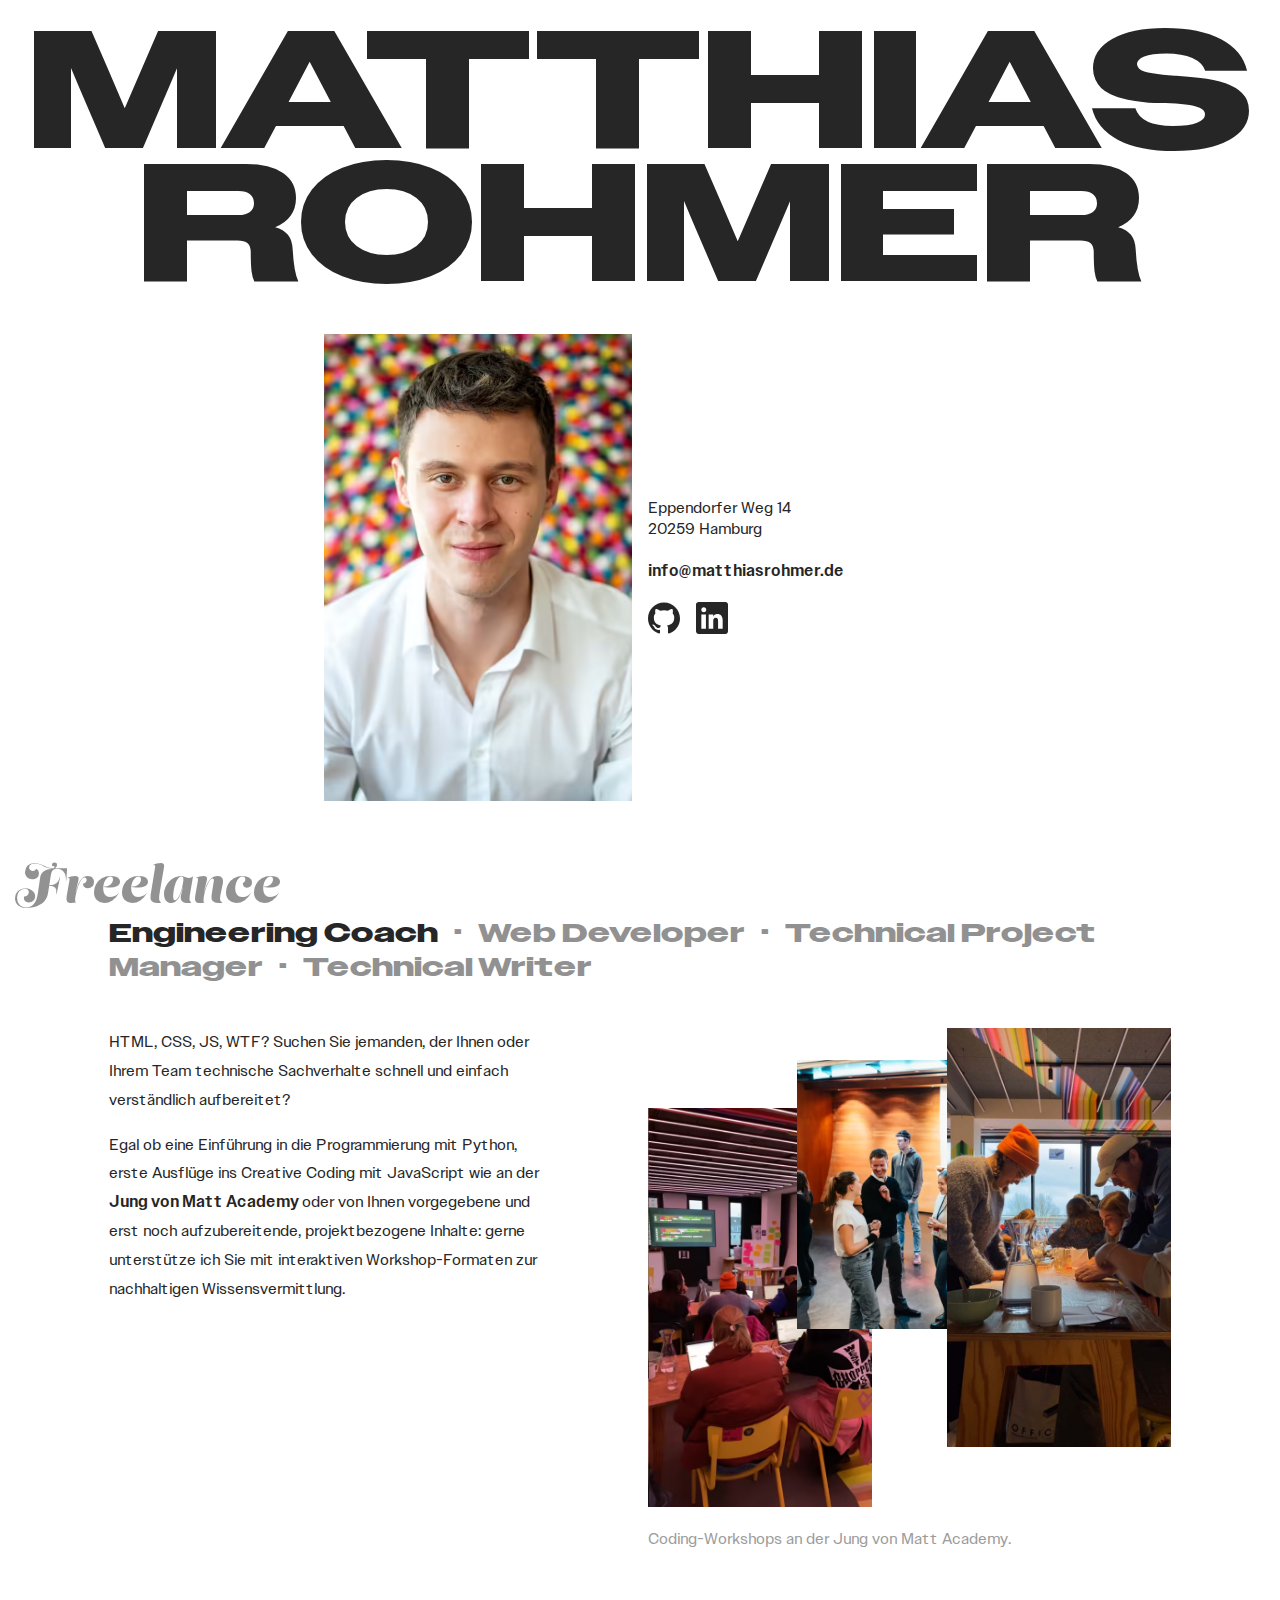
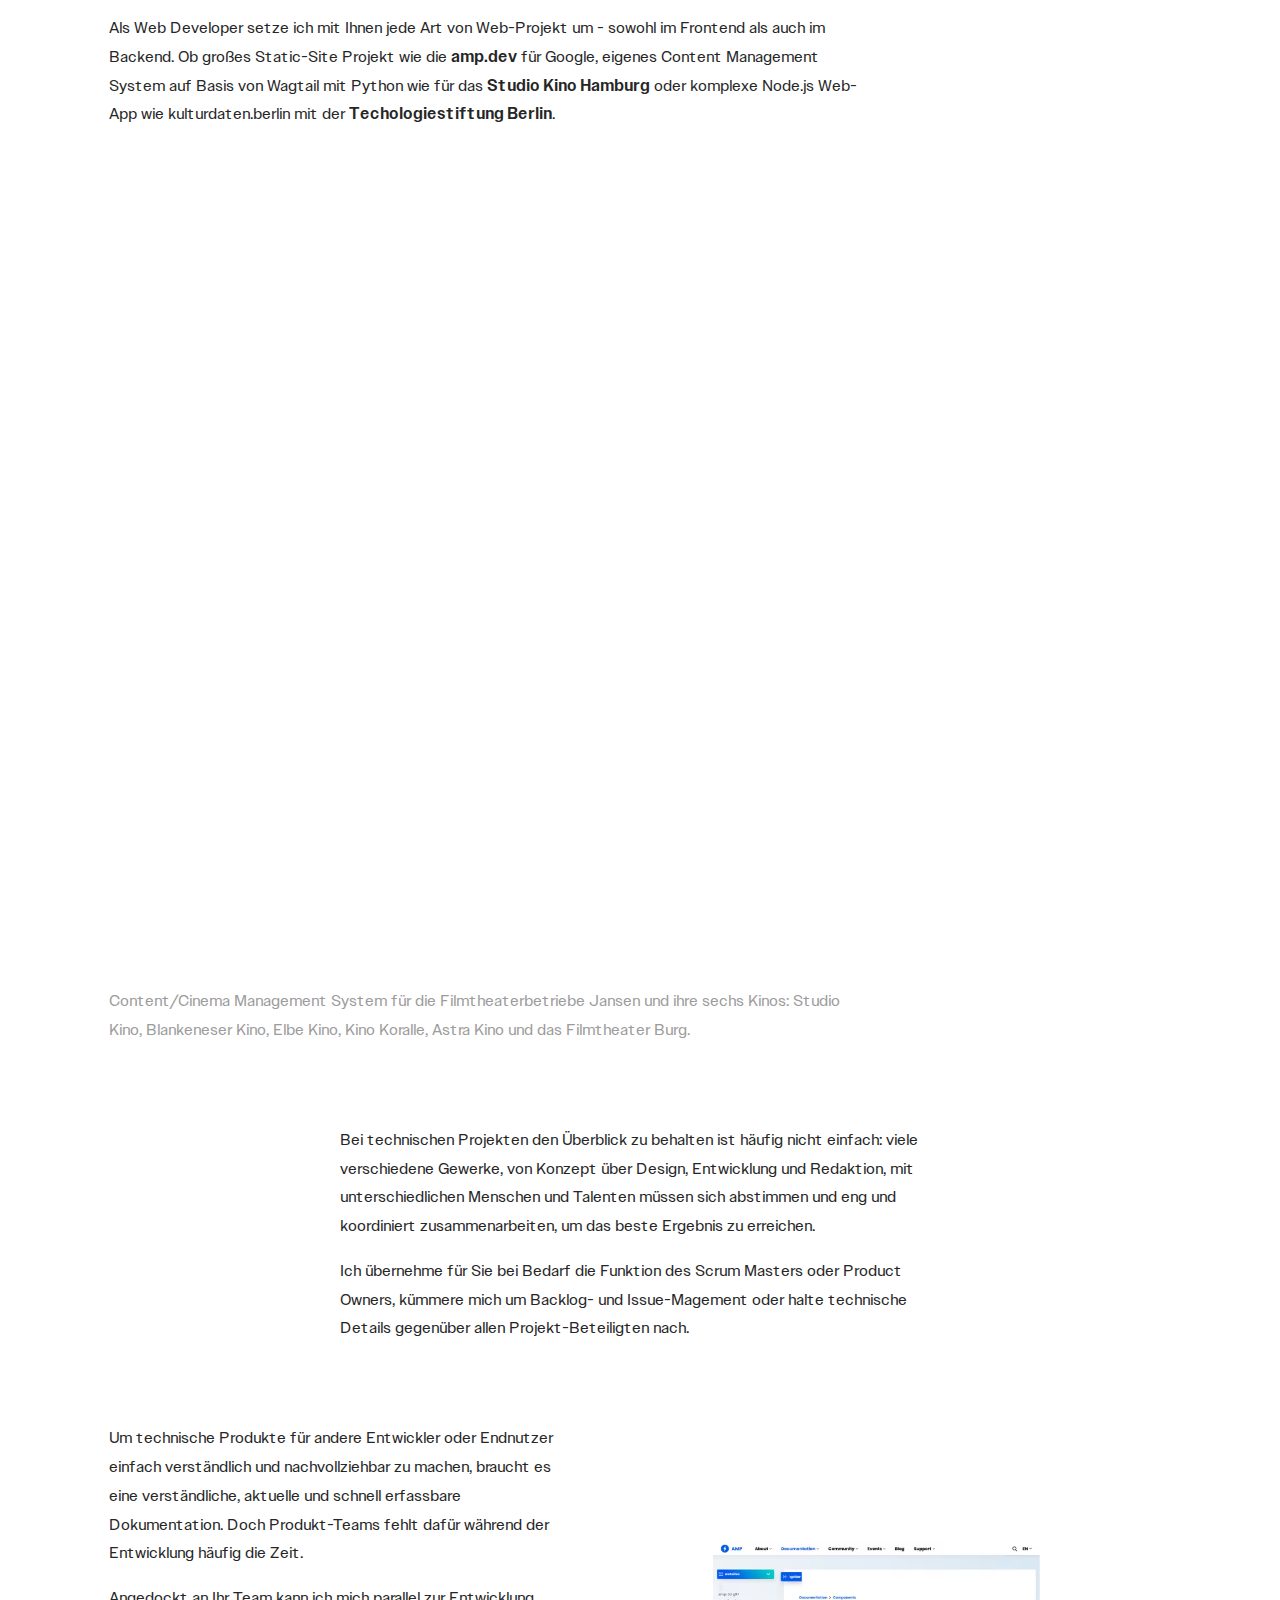
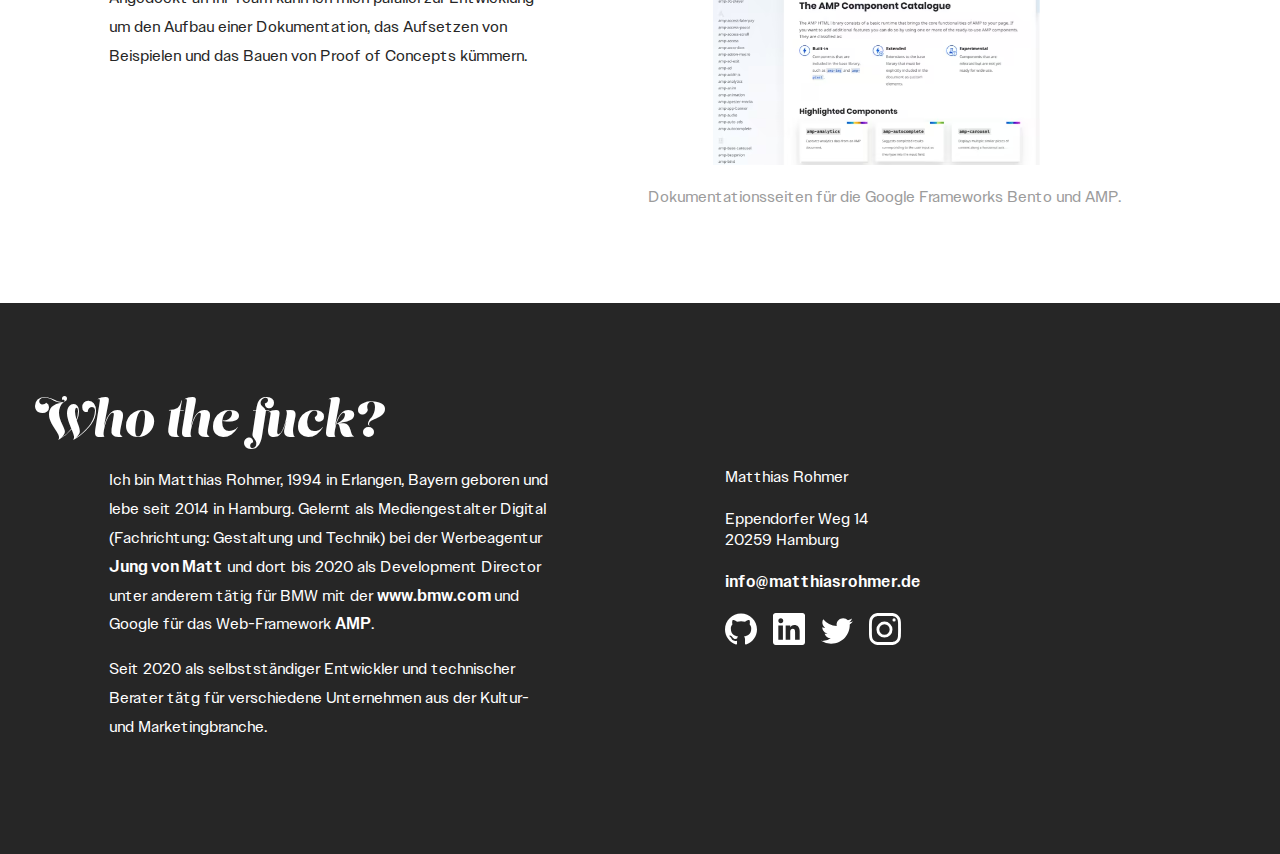
==== index.html @ 51204b95 "💥 Rebuild with webpack instead of parcel" ====
<!doctype html><html><head><meta charset="utf-8"><meta name="viewport" content="width=device-width,initial-scale=1"><link rel="shortcut icon" href="2cd8d5626d5f0442fb8a.png"><title>- Matthias Rohmer</title><script defer="defer" src="main.0145f7c63eb8644dd6d0.js"></script><style type="text/css">@font-face{font-display:swap;font-family:Owners Text;font-style:normal;font-weight:400;src:url(fc6c41e362201911a006.woff2) format("woff2")}@font-face{font-display:swap;font-family:Owners Text;font-style:normal;font-weight:500;src:url(acf7af7b7e41f0316003.woff2) format("woff2")}@font-face{font-display:swap;font-family:Owners XWide;font-style:normal;font-weight:400;src:url(ea2575c4640aa5e8d9e4.woff2) format("woff2")}@font-face{font-display:swap;font-family:Lust Script;font-style:normal;font-weight:400;src:url(aa566b6c888384e0f98e.woff2) format("woff2")}body{color:#262626;font-family:Owners Text,sans-serif;margin:0;padding:0}h1,h2,h3,h4,h5,h6{font-family:Owners XWide,sans-serif;margin-bottom:20px;margin-top:0}img,video{height:auto;width:100%}figure{margin:0}figcaption{color:#9c9c9c}a{color:currentColor;font-style:normal;font-weight:500;text-decoration:none}p{line-height:1.8em;margin-top:0}.a{grid-gap:16px;display:grid;grid-template-columns:repeat(16,1fr)}.b{color:#9c9c9c}.c{display:block;height:1px;pointer-events:none;position:relative;top:-120px;width:100%}.d{margin-bottom:32px;padding:16px;position:relative}@media(min-width:480px){.d{height:auto;padding:32px 0}}.e{grid-column:1/span 2}@media(min-width:480px){.e{display:none}}.e svg{height:auto;width:calc(100% + 16px)}.f{grid-column:3/span 2;position:sticky;top:16px}@media(min-width:480px){.f{display:none}}.f svg{height:auto;width:calc(100% + 16px)}.g{display:none;font-size:min(max(1rem,13vw),200px);grid-column:1/-1;grid-row:1/span 2;height:fit-content;line-height:.8em;position:sticky;text-align:center;text-transform:uppercase;top:16px}@media(min-width:480px){.g{display:block}}.h{grid-column:7/span 9;grid-row:1}@media(min-width:480px){.h{grid-column:5/span 4;grid-row:auto}}@media(min-width:1200px){.h{grid-column:5/span 4}}.h img{height:100%;object-fit:cover;width:100%}.i{font-style:normal;grid-column:7/span 8;grid-row:2}@media(min-width:480px){.i{align-self:flex-end;grid-column:9/span 8;grid-row:auto;height:fit-content}}@media(min-width:1200px){.i{align-self:center}}.j{display:block}.k{display:inline-block;height:32px;width:32px}.k+.k{margin-left:16px}.k svg{fill:currentColor;height:auto;width:100%}.l{backdrop-filter:blur(3px);-webkit-backdrop-filter:blur(3px);background-color:#fff;margin:0 auto;max-width:1465px;padding:16px 16px 10px;position:sticky;top:0;z-index:1}.l:after,.l:before{-webkit-backdrop-filter:blur(3px);background-color:hsla(0,0%,100%,.8);content:"";height:30px;position:absolute;top:calc(100% - 15px);transform:skew(0,-2deg);width:100%}.l:after{-webkit-backdrop-filter:blur(3px);background-color:hsla(0,0%,100%,.4);transform:skew(0,-1deg)}@media(min-width:480px){.l{padding:32px 32px 10px}}.m{font-family:Lust Script,sans-serif;font-size:min(max(1rem,12vw),50px);line-height:.4em;margin:0 auto -16px;max-width:1465px;opacity:.5;padding:16px;position:relative;z-index:2}@media(min-width:480px){.m{margin-bottom:-32px}}.n{-webkit-appearance:none;-moz-appearance:none;background:url("data:image/svg+xml;charset=utf-8,%3Csvg width='24' height='24' xmlns='http://www.w3.org/2000/svg'%3E%3Cpath d='m0 6 12 12L24 6H0z'/%3E%3Cpath fill='none' d='M0 0h24v24H0V0z'/%3E%3C/svg%3E");background-position:calc(100% - 10px);background-repeat:no-repeat;background-size:auto 33.33%;border:2px solid #262626;border-radius:0;font-family:Owners XWide,sans-serif;grid-column:3/-1;padding:8px;position:relative;z-index:1}@media(min-width:480px){.n{display:none}}.o{display:none;font-family:Owners XWide,sans-serif;font-size:min(max(1rem,2vw),32px);grid-column:2/-1;list-style:none;margin:0;padding:0}@media(min-width:480px){.o{display:block}}.p{display:inline;opacity:.5;transition:opacity .2s ease}.p+.p:before{content:"·";margin:0 16px}.p.q{opacity:1}.r{margin:0 auto;max-width:1465px;padding:16px}@media(min-width:480px){.r{padding:32px}}.s{grid-column:1/-1}@media(min-width:700px){.s{grid-column:2/span 6}.s:last-child{grid-column:9/span 7}.s.t{grid-column:2/span 10}.s.u{grid-column:5/span 8}}.v.w{display:grid;grid-template-columns:repeat(7,1fr)}.v.w picture:first-child{grid-column:1/span 3;grid-row:1;padding-top:80px}.v.w picture:nth-child(2){grid-column:3/span 2;grid-row:1;padding-top:32px}.v.w video{grid-column:5/span 3;grid-row:1}.v.w figcaption{grid-column:1/-1;grid-row:2;padding-top:16px}.v.x{display:grid;grid-column:1/-1;max-height:90vh;overflow:hidden;position:relative}.v.x picture{grid-row:1}.v.x picture:first-child{grid-column:8/span 9;grid-row:1;margin-bottom:64px}@media(min-width:700px){.v.x picture:first-child{grid-column:span 4}}.v.x picture:nth-child(2){align-self:end;grid-column:1/span 11;grid-row:1}@media(min-width:700px){.v.x picture:nth-child(2){grid-column:span 4}}.v.x picture:nth-child(3){display:none;grid-column:span 4}@media(min-width:700px){.v.x picture:nth-child(3){display:block}}.v.x picture:nth-child(4){align-self:center;display:none;grid-column:span 4}@media(min-width:700px){.v.x picture:nth-child(4){display:block}}.v.x figcaption{background-color:#fff;grid-column:1/-1;grid-row:2;padding-top:16px}@media(min-width:700px){.v.x figcaption{grid-column:2/span 10}}.v.y{display:grid;grid-template-columns:repeat(8,1fr)}.v.y picture:first-child{grid-column:1/span 2;grid-row:1;margin-bottom:64px}.v.y picture:nth-child(2){align-self:end;grid-column:2/span 7;grid-row:1}@media(min-width:700px){.v.y picture:nth-child(2){grid-column:2/span 5}}.v.y figcaption{grid-column:1/-1;grid-row:2;padding-top:16px}.z{background-color:#262626;color:#fff;margin-top:32px;padding:32px 0;position:relative;z-index:1}@media(min-width:480px){.z{margin-top:64px;padding:64px 0}}.ab{margin:0 auto;max-width:1465px;padding:16px}@media(min-width:480px){.ab{padding:32px}}.bb{font-family:Lust Script,sans-serif;font-size:min(max(1rem,12vw),50px);grid-column:1/-1}.cb{grid-column:1/-1}@media(min-width:700px){.cb{grid-column:2/span 6}}.db{font-style:normal;grid-column:1/-1}@media(min-width:700px){.db{grid-column:10/span 6}}</style></head><body><svg xmlns="http://www.w3.org/2000/svg" style="position:absolute;width:0;height:0;overflow:hidden"><symbol id="a" viewBox="0 0 30 29"><title>github</title><path d="M15 0C6.713 0 0 6.653 0 14.867c0 6.578 4.294 12.135 10.256 14.105.75.13 1.031-.316 1.031-.707 0-.353-.018-1.523-.018-2.769-3.769.688-4.744-.91-5.044-1.746-.169-.428-.9-1.747-1.538-2.1-.525-.279-1.275-.967-.018-.985 1.181-.019 2.025 1.078 2.306 1.524 1.35 2.248 3.506 1.616 4.369 1.226.131-.966.525-1.617.956-1.988-3.337-.372-6.825-1.654-6.825-7.34 0-1.618.581-2.956 1.538-3.996-.15-.372-.675-1.896.15-3.94 0 0 1.256-.39 4.125 1.524 1.2-.335 2.475-.502 3.75-.502s2.55.167 3.75.502c2.868-1.933 4.125-1.524 4.125-1.524.825 2.044.3 3.568.15 3.94.956 1.04 1.537 2.36 1.537 3.995 0 5.705-3.506 6.969-6.844 7.34.544.465 1.013 1.357 1.013 2.751 0 1.988-.019 3.587-.019 4.088 0 .39.281.855 1.031.707C25.706 27.002 30 21.427 30 14.867 30 6.653 23.288 0 15 0Z" fill-rule="evenodd"></path></symbol><symbol id="b" viewBox="0 0 30 30"><title>instagram</title><g fill-rule="evenodd"><path d="M15 0c-4.074 0-4.585.017-6.184.09-1.597.073-2.687.327-3.642.698a7.352 7.352 0 0 0-2.656 1.73 7.352 7.352 0 0 0-1.73 2.656C.417 6.13.163 7.22.09 8.816.017 10.416 0 10.926 0 15s.017 4.585.09 6.184c.073 1.597.327 2.687.698 3.642a7.352 7.352 0 0 0 1.73 2.656 7.353 7.353 0 0 0 2.656 1.73c.955.371 2.045.625 3.642.698 1.6.073 2.11.09 6.184.09s4.585-.017 6.184-.09c1.597-.073 2.687-.327 3.642-.697a7.353 7.353 0 0 0 2.656-1.73 7.353 7.353 0 0 0 1.73-2.657c.371-.955.625-2.045.698-3.642.073-1.6.09-2.11.09-6.184s-.017-4.585-.09-6.184c-.073-1.597-.327-2.687-.697-3.642a7.353 7.353 0 0 0-1.73-2.656 7.352 7.352 0 0 0-2.657-1.73C23.87.417 22.78.163 21.184.09 19.584.017 19.074 0 15 0Zm0 2.703c4.005 0 4.48.015 6.061.087 1.463.067 2.257.311 2.786.517.7.272 1.2.597 1.724 1.122.525.525.85 1.024 1.122 1.724.206.529.45 1.323.517 2.786.072 1.581.087 2.056.087 6.061s-.015 4.48-.087 6.061c-.067 1.463-.311 2.257-.517 2.786-.272.7-.597 1.2-1.122 1.724a4.647 4.647 0 0 1-1.724 1.122c-.529.206-1.323.45-2.786.517-1.581.072-2.056.087-6.061.087s-4.48-.015-6.061-.087c-1.463-.067-2.257-.311-2.786-.517-.7-.272-1.2-.597-1.724-1.122a4.648 4.648 0 0 1-1.122-1.724c-.206-.529-.45-1.323-.517-2.786-.072-1.581-.087-2.056-.087-6.061s.015-4.48.087-6.061c.067-1.463.311-2.257.517-2.786.272-.7.597-1.2 1.122-1.724a4.647 4.647 0 0 1 1.724-1.122c.529-.206 1.323-.45 2.786-.517 1.581-.072 2.056-.087 6.061-.087Z"></path><path d="M14.5 20.368a4.868 4.868 0 1 1 0-9.736 4.868 4.868 0 0 1 0 9.736ZM14.5 8a7.5 7.5 0 1 0 0 15 7.5 7.5 0 0 0 0-15ZM25 6.5a1.5 1.5 0 1 1-3 0 1.5 1.5 0 0 1 3 0"></path></g></symbol><symbol id="c" viewBox="0 0 30 30"><title>linkedin</title><path d="M27.6 0H2.564C1.196 0 0 .985 0 2.337v25.092C0 28.789 1.196 30 2.563 30h25.03C28.968 30 30 28.78 30 27.429V2.337C30.008.985 28.968 0 27.6 0ZM9.3 25.007H5V11.644h4.3v13.363ZM7.298 9.612h-.032C5.891 9.612 5 8.588 5 7.307 5.001 6.002 5.916 5 7.322 5c1.407 0 2.266.993 2.298 2.306 0 1.281-.891 2.305-2.321 2.305Zm17.707 15.395h-4.298V17.7c0-1.75-.625-2.946-2.18-2.946-1.188 0-1.89.805-2.203 1.586-.118.282-.149.664-.149 1.055v7.612h-4.298V11.644h4.298v1.86c.625-.891 1.602-2.173 3.876-2.173 2.821 0 4.954 1.86 4.954 5.869v7.807Z"></path></symbol><symbol id="d" viewBox="0 0 35 28"><title>twitter</title><path d="M11.007 28c13.209 0 20.431-10.771 20.431-20.112 0-.306-.006-.61-.02-.913A14.477 14.477 0 0 0 35 3.315a14.496 14.496 0 0 1-4.124 1.112 7.114 7.114 0 0 0 3.158-3.91 14.54 14.54 0 0 1-4.56 1.716A7.226 7.226 0 0 0 24.232 0c-3.965 0-7.18 3.166-7.18 7.068 0 .554.062 1.094.185 1.611A20.497 20.497 0 0 1 2.436 1.294a6.966 6.966 0 0 0-.973 3.553c0 2.452 1.268 4.617 3.196 5.884a7.214 7.214 0 0 1-3.252-.884l-.001.09c0 3.423 2.475 6.281 5.76 6.93a7.297 7.297 0 0 1-3.242.12c.914 2.809 3.565 4.853 6.708 4.91a14.552 14.552 0 0 1-8.92 3.026c-.578 0-1.15-.033-1.712-.098A20.562 20.562 0 0 0 11.008 28"></path></symbol></svg><svg xmlns="http://www.w3.org/2000/svg" style="position:absolute;width:0;height:0;overflow:hidden"><symbol id="e" viewBox="0 0 119 1219"><title>logo-matthias</title><path d="m115.97 1182.517-77.12.161 20.77-8.694 56.35-24.31v-36.386l-56.35-24.311-20.448-8.694 20.448.16 56.35.162v-37.674H3.27v55.706l74.382 32.2-37.191 15.939-37.191 16.1v55.706h112.7v-36.064Zm0-185.955-21.092-11.27v-65.527l21.092-11.27v-44.919L3.27 928.781v44.92l112.7 65.043v-42.181Zm-44.114-64.4v40.894L33.055 952.61l38.8-20.447Zm44.114-168.728H29.835v-57.96H3.269v156.814h26.566V804.65h86.135v-41.216Zm0-161.966H29.835v-57.96H3.269v156.814h26.566v-57.638h86.135v-41.216Zm0-107.387H72.178V427.75h43.792v-41.216H3.27v41.216h42.182v66.332H3.27v41.216h112.7v-41.216Zm0-159.712H3.27v40.894h112.7V334.37Zm0-46.69-21.091-11.27v-65.527l21.09-11.27v-44.919L3.27 219.898v44.92l112.7 65.043V287.68Zm-44.114-64.4v40.894l-38.801-20.447 38.8-20.447Zm47.012-150.696C118.868 26.86 103.25.294 80.067.294c-28.98 0-31.717 39.445-33.971 70.68-1.61 20.768-2.737 37.995-11.27 37.995-5.474 0-10.304-7.889-10.304-28.819 0-20.447 6.44-34.454 16.905-37.835V2.227C15.827 8.023.37 36.52.37 81.439c0 44.275 15.456 69.874 38.48 69.874 28.818 0 32.038-36.87 33.97-67.62 1.45-22.219 2.254-41.217 11.27-41.217 5.957 0 10.948 9.016 10.948 31.395 0 21.092-5.957 33.166-17.227 36.709v41.698c26.082-6.278 41.055-34.292 41.055-79.694Z" fill="#181818"></path></symbol><symbol id="f" viewBox="0 0 119 964"><title>logo-rohmer</title><path d="M115.97 922.57H76.684v-48.46c0-9.016 2.898-12.88 11.592-13.202 13.524-.483 21.735-.966 27.692-3.542v-42.504c-6.923 3.38-17.388 4.669-30.912 5.474-11.43.644-18.193 5.796-21.09 16.905-4.992-13.041-14.974-20.125-28.015-20.125-20.769 0-32.683 17.549-32.683 47.817v98.854h112.7V922.57Zm-63.757-49.91v49.91H28.868v-49.91c0-9.498 4.186-14.972 11.753-14.972 7.406 0 11.592 5.635 11.592 14.973ZM119.19 727.6c0-47.978-23.827-82.593-59.57-82.593-35.742 0-59.57 34.615-59.57 82.593 0 48.3 23.828 82.754 59.57 82.754 35.742 0 59.57-34.454 59.57-82.754Zm-27.852 0c0 23.345-12.076 40.089-31.718 40.089s-31.716-16.744-31.716-40.09c0-23.023 12.075-39.767 31.717-39.767s31.717 16.744 31.717 39.767Zm24.632-132.343H72.178v-66.331h43.791V487.71H3.27v41.216h42.182v66.332H3.27v41.216h112.7v-41.216Zm0-154.72-77.118.16 20.768-8.693 56.35-24.311v-36.386l-56.35-24.311-20.447-8.694 20.448.16 56.35.162V300.95H3.27v55.706l74.382 32.2-37.191 15.939-37.191 16.1V476.6h112.7v-36.064Zm0-282.394H90.694v90.804h-19.32v-68.425H46.9v68.425H29.353v-90.804H3.27V289.84h112.7V158.143Zm0-50.393H76.686V59.289c0-9.016 2.897-12.88 11.591-13.202 13.524-.483 21.735-.966 27.692-3.542V.04c-6.923 3.382-17.388 4.67-30.912 5.475-11.43.644-18.193 5.796-21.09 16.905C58.974 9.379 48.992 2.295 35.951 2.295 15.183 2.295 3.27 19.844 3.27 50.112v98.853h112.7V107.75ZM52.214 57.84v49.91H28.867V57.84c0-9.5 4.186-14.973 11.753-14.973 7.406 0 11.592 5.635 11.592 14.973Z" fill="#181818"></path></symbol></svg><section class="d a" data-parallax="stage"><div class="e"><svg width="119" height="1219"><use href="#e"></use></svg></div><div class="f"><svg width="119" height="964"><use href="#f"></use></svg></div><h1 class="g">Matthias<br>Rohmer</h1><picture class="h"><source srcset="567ba1b4fa90b9daa570.avif" type="image/avif"><source srcset="42ac4b1ed1ce0d8e7ca0.webp" type="image/webp"><source srcset="c59027f621e9e6199894.jpg" type="image/jpeg"><img src="c59027f621e9e6199894.jpg" width="484" height="726" loading="lazy" decoding="async"></picture><address class="i">Eppendorfer Weg 14<br>20259&nbsp;Hamburg<br><br><a class="j" href="mailto:info@matthiasrohmer.de">info@matthiasrohmer.de</a><br><a class="k" href="https://github.com/matthiasrohmer" rel="noopener"><svg width="30" height="30"><use href="#a"></use></svg></a><a class="k" href="https://www.linkedin.com/in/matthias-rohmer-b09191b0/" rel="noopener"><svg width="30" height="30"><use href="#c"></use></svg></a></address></section><h2 class="m">Freelance</h2><nav class="l a" id="g"><select class="n"><option value="engineering-coach">Engineering Coach</option><option value="web-developer">Web Developer</option><option value="technical-project-manager">Technical Project Manager</option><option value="technical-writer">Technical Writer</option></select><div class="o" role="list"><a class="p q" href="#engineering-coach">Engineering Coach</a><a class="p" href="#web-developer">Web Developer</a><a class="p" href="#technical-project-manager">Technical Project Manager</a><a class="p" href="#technical-writer">Technical Writer</a></div></nav><a class="c" id="h"></a><section class="r a"><div class="s"><p>HTML, CSS, JS, WTF? Suchen Sie jemanden, der Ihnen oder Ihrem Team technische Sachverhalte schnell und einfach verständlich aufbereitet?</p><p>Egal ob eine Einführung in die Programmierung mit Python, erste Ausflüge ins Creative Coding mit JavaScript wie an der <a href="https://jvm-academy.org" rel="noopener" target="_blank">Jung von Matt Academy </a>oder von Ihnen vorgegebene und erst noch aufzubereitende, projektbezogene Inhalte: gerne unterstütze ich Sie mit interaktiven Workshop-Formaten zur nachhaltigen Wissensvermittlung.</p></div><figure class="s v w"><picture data-scroll="" data-scroll-speed="-2" data-scroll-position="top"><source srcset="61c12d3a1e2a7eeea986.avif" type="image/avif"><source srcset="9254873c31ae91c7b62b.webp" type="image/webp"><source srcset="6b6b4c8a4e3cffbe28b3.jpg" type="image/jpeg"><img src="6b6b4c8a4e3cffbe28b3.jpg" width="488" height="868" loading="lazy" decoding="async" alt=""></picture><picture><source srcset="c2830d182aea3750db48.avif" type="image/avif"><source srcset="048047be6dc3790830ab.webp" type="image/webp"><source srcset="0fc7d37f753dbf2ca07a.jpg" type="image/jpeg"><img src="0fc7d37f753dbf2ca07a.jpg" width="360" height="648" loading="lazy" decoding="async" alt=""></picture><video src="80843d823f3e53322523.mp4" poster="39649ac3b7039bd49dfe.jpg" width="480" height="898" autoplay="" loop="" muted="" playsinline=""></video><figcaption>Coding-Workshops an der Jung von Matt Academy.</figcaption></figure></section><a class="c" id="i"></a><section class="r a"><div class="s t"><p>Als Web Developer setze ich mit Ihnen jede Art von Web-Projekt um - sowohl im Frontend als auch im Backend. Ob großes Static-Site Projekt wie die <a href="https://amp.dev" rel="noopener" target="_blank">amp.dev</a> für Google, eigenes Content Management System auf Basis von Wagtail mit Python wie für das <a href="https://www.studio-kino.de" rel="noopener" target="_blank">Studio Kino Hamburg</a> oder komplexe Node.js Web-App wie kulturdaten.berlin mit der <a href="https://www.technologiestiftung-berlin.de/" rel="noopener" target="_blank">Techologiestiftung Berlin</a>.</p></div><figure class="s v x a"><picture><source srcset="1f1f45308e24b2a04f4a.avif" type="image/avif"><source srcset="0e480fd9c0c920948d0e.webp" type="image/webp"><source srcset="9f98abb1101dfb4683da.jpg" type="image/jpeg"><img src="9f98abb1101dfb4683da.jpg" width="720" height="2629" loading="lazy" decoding="async" alt=""></picture><picture data-parallax="web-development"><source srcset="47ab22dcc8d4321af648.avif" type="image/avif"><source srcset="8d56881dd3014c9d5984.webp" type="image/webp"><source srcset="9480133b7b1f5ec187f0.jpg" type="image/jpeg"><img src="9480133b7b1f5ec187f0.jpg" width="720" height="2629" loading="lazy" decoding="async" alt=""></picture><picture><source srcset="e3b01a89db361ba6fcf3.avif" type="image/avif"><source srcset="136c92c84db304e8791e.webp" type="image/webp"><source srcset="9a0a54b1e7f2b6e08e0a.jpg" type="image/jpeg"><img src="9a0a54b1e7f2b6e08e0a.jpg" width="720" height="2629" loading="lazy" decoding="async" alt=""></picture><picture data-parallax="web-development"><source srcset="04028239e143a8e7eba5.avif" type="image/avif"><source srcset="5c1d7fb487c51cb6747a.webp" type="image/webp"><source srcset="760fce3993b2e373166e.jpg" type="image/jpeg"><img src="760fce3993b2e373166e.jpg" width="720" height="2629" loading="lazy" decoding="async" alt=""></picture></figure><p class="s t b">Content/Cinema Management System für die Filmtheaterbetriebe Jansen und ihre sechs Kinos: Studio Kino, Blankeneser Kino, Elbe Kino, Kino Koralle, Astra Kino und das Filmtheater Burg.</p></section><a class="c" id="j"></a><section class="r a"><div class="s u"><p>Bei technischen Projekten den Überblick zu behalten ist häufig nicht einfach: viele verschiedene Gewerke, von Konzept über Design, Entwicklung und Redaktion, mit unterschiedlichen Menschen und Talenten müssen sich abstimmen und eng und koordiniert zusammenarbeiten, um das beste Ergebnis zu erreichen.</p><p>Ich übernehme für Sie bei Bedarf die Funktion des Scrum Masters oder Product Owners, kümmere mich um Backlog- und Issue-Magement oder halte technische Details gegenüber allen Projekt-Beteiligten nach.</p></div></section><a class="c" id="k"></a><section class="r a"><div class="s"><p>Um technische Produkte für andere Entwickler oder Endnutzer einfach verständlich und nachvollziehbar zu machen, braucht es eine verständliche, aktuelle und schnell erfassbare Dokumentation. Doch Produkt-Teams fehlt dafür während der Entwicklung häufig die Zeit.</p><p>Angedockt an Ihr Team kann ich mich parallel zur Entwicklung um den Aufbau einer Dokumentation, das Aufsetzen von Beispielen und das Bauen von Proof of Concepts kümmern.</p></div><figure class="s v y"><picture><source srcset="026bd9680ee0143c11e4.avif" type="image/avif"><source srcset="d572bae44a9e7624e1a1.webp" type="image/webp"><source srcset="2cb652743a3588d450d9.jpg" type="image/jpg"><img srcset="2cb652743a3588d450d9.jpg" width="488" height="868" loading="lazy" decoding="async" alt=""></picture><picture><source srcset="2626854edf06d837aba5.avif" type="image/avif"><source srcset="24aa6e0bc2f1f13558f2.webp" type="image/webp"><source srcset="9c97e36c56b20b0df2a3.jpg" type="image/jpg"><img srcset="9c97e36c56b20b0df2a3.jpg" width="360" height="648" loading="lazy" decoding="async" alt=""></picture><figcaption>Dokumentationsseiten für die Google Frameworks Bento und AMP.</figcaption></figure></section><footer class="z"><div class="ab a"><div class="bb">Who the fuck?</div><div class="cb"><p>Ich bin Matthias Rohmer, 1994 in Erlangen, Bayern geboren und lebe seit 2014 in Hamburg. Gelernt als Mediengestalter Digital (Fachrichtung: Gestaltung und Technik) bei der Werbeagentur <a href="https://jvm.com">Jung von Matt</a> und dort bis 2020 als Development Director unter anderem tätig für BMW mit der <a href="https://www.bmw.com">www.bmw.com </a>und Google für das Web-Framework <a href="https://amp.dev">AMP</a>.</p><p>Seit 2020 als selbstständiger Entwickler und technischer Berater tätg für verschiedene Unternehmen aus der Kultur- und Marketingbranche.</p></div><address class="db">Matthias Rohmer<br><br>Eppendorfer Weg 14<br>20259&nbsp;Hamburg<br><br><a class="" href="mailto:info@matthiasrohmer.de">info@matthiasrohmer.de</a><br><br><a class="k" href="https://github.com/matthiasrohmer" rel="noopener"><svg width="30" height="30"><use href="#a"></use></svg></a><a class="k" href="https://www.linkedin.com/in/matthias-rohmer-b09191b0/" rel="noopener"><svg width="30" height="30"><use href="#c"></use></svg></a><a class="k" href="https://twitter.com/matthiasrohmer" rel="noopener"><svg width="30" height="28"><use href="#d"></use></svg></a><a class="k" href="https://instagram.com/matthiasrohmer" rel="noopener"><svg width="30" height="30"><use href="#b"></use></svg></a></address></div></footer></body></html>
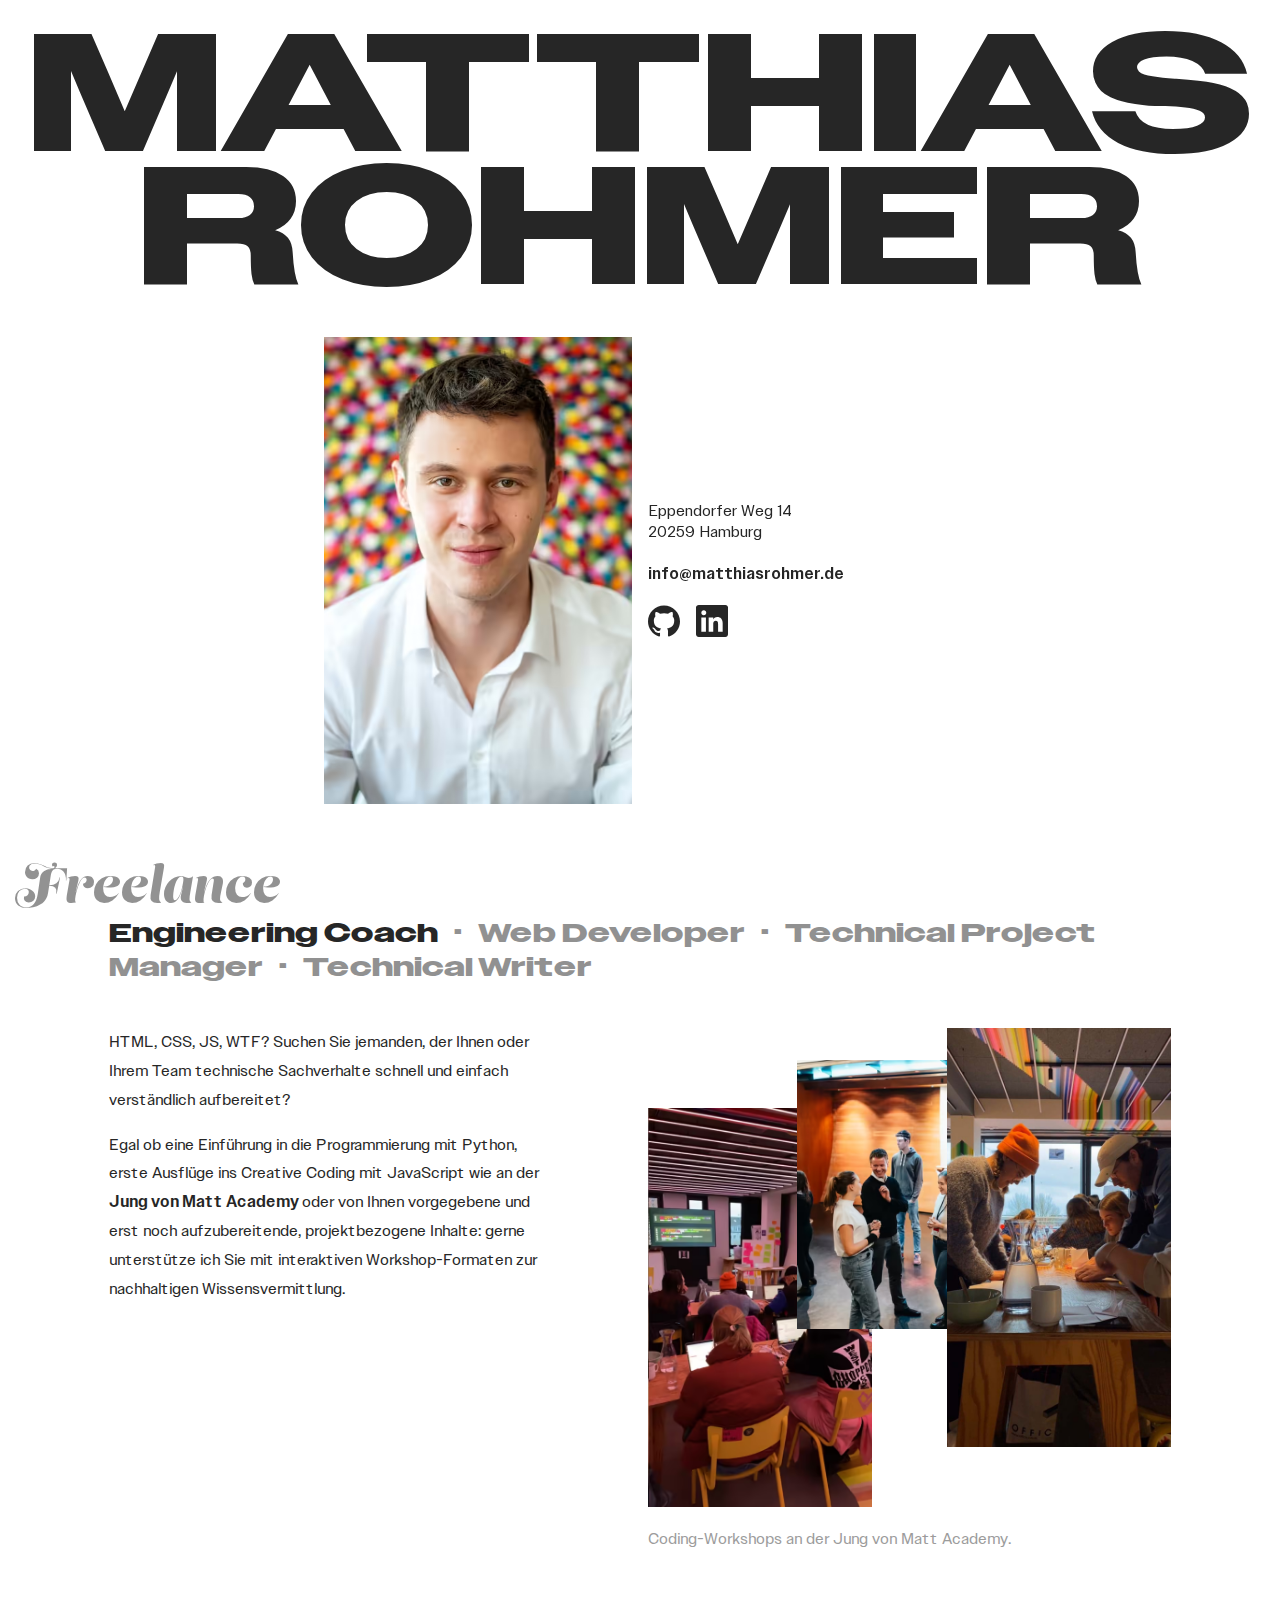
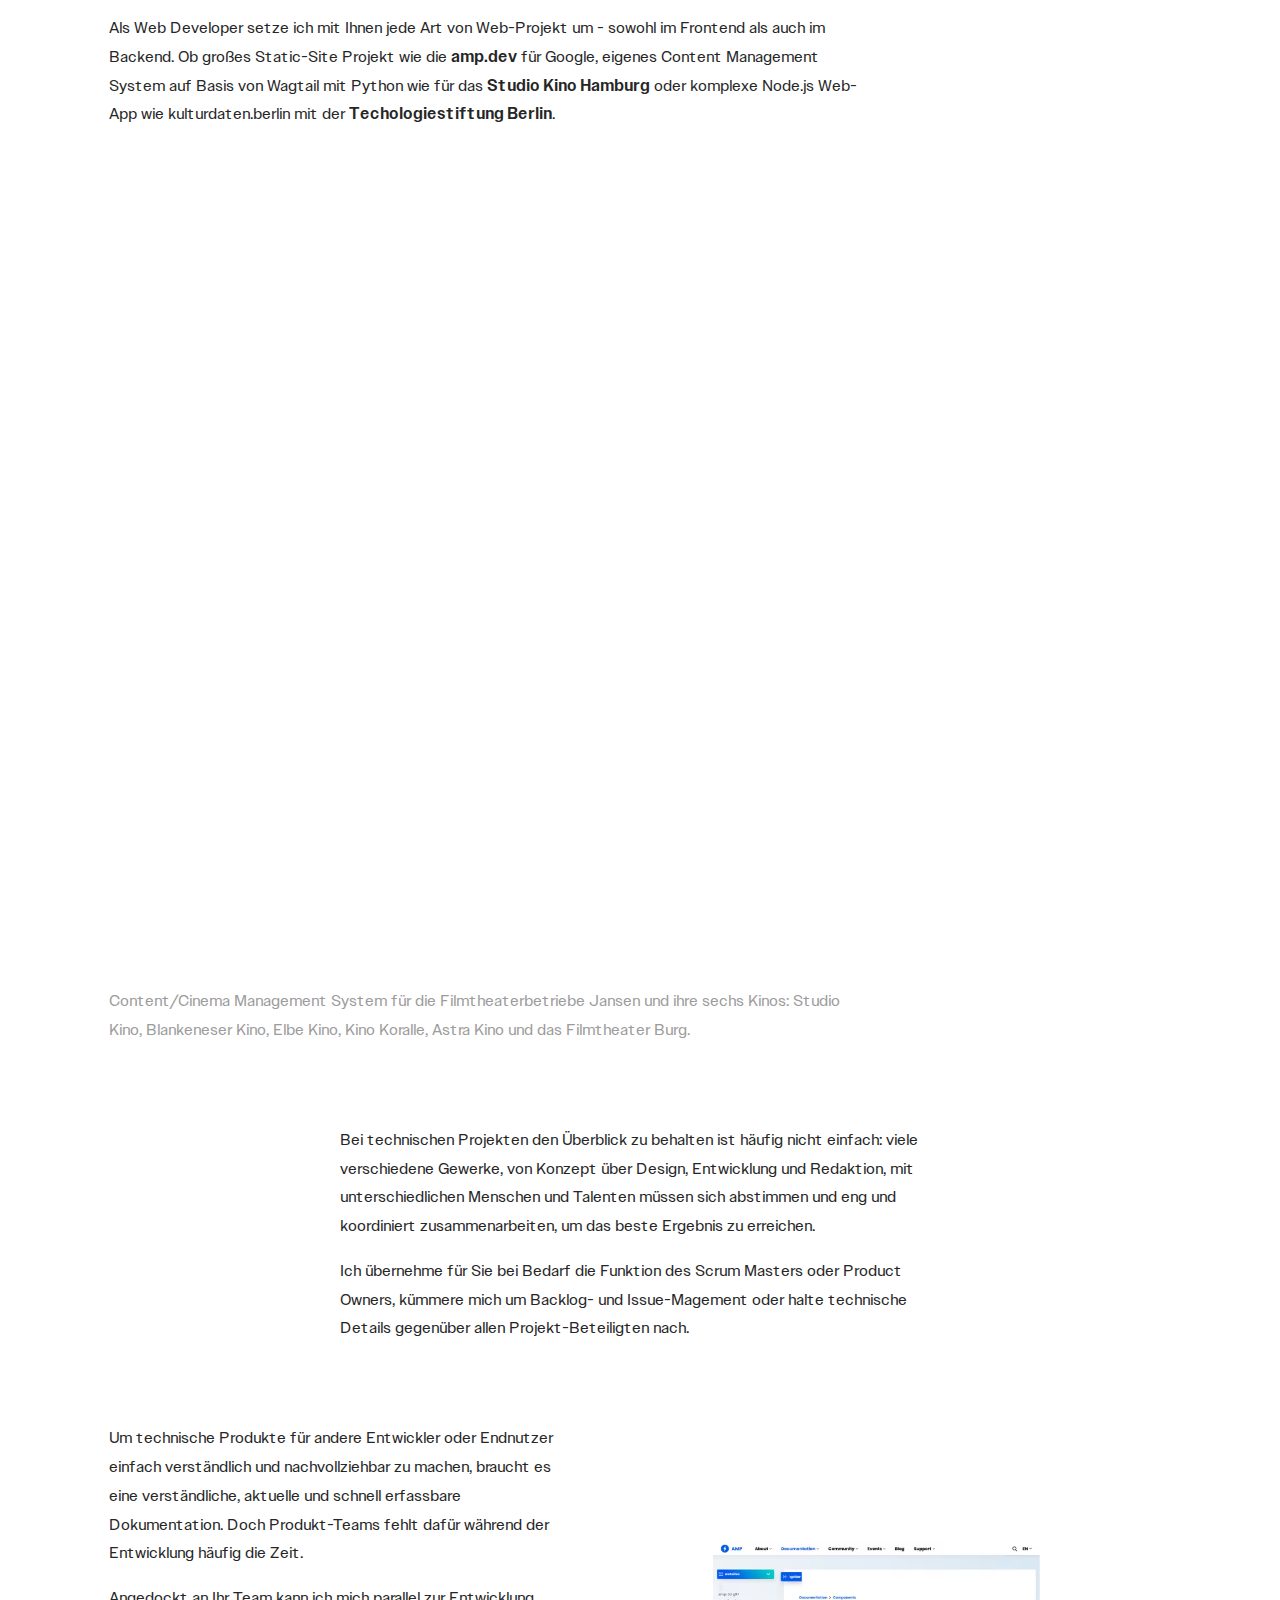
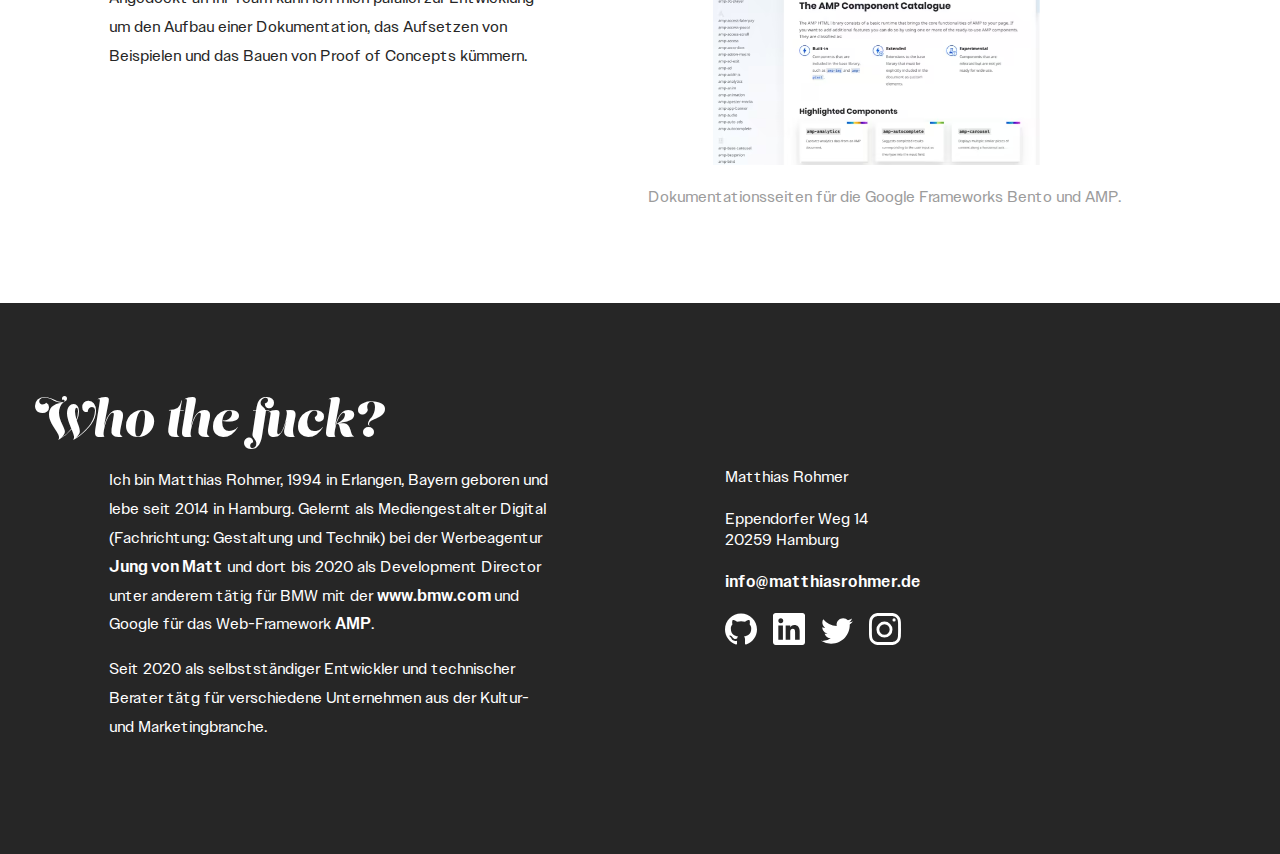
==== commit a94a19b2: "🐛 Also use data selector for skills" ====
--- a/index.html
+++ b/index.html
@@ -1 +1 @@
-<!doctype html><html><head><meta charset="utf-8"><meta name="viewport" content="width=device-width,initial-scale=1"><link rel="shortcut icon" href="2cd8d5626d5f0442fb8a.png"><title>- Matthias Rohmer</title><script defer="defer" src="main.0145f7c63eb8644dd6d0.js"></script><style type="text/css">@font-face{font-display:swap;font-family:Owners Text;font-style:normal;font-weight:400;src:url(fc6c41e362201911a006.woff2) format("woff2")}@font-face{font-display:swap;font-family:Owners Text;font-style:normal;font-weight:500;src:url(acf7af7b7e41f0316003.woff2) format("woff2")}@font-face{font-display:swap;font-family:Owners XWide;font-style:normal;font-weight:400;src:url(ea2575c4640aa5e8d9e4.woff2) format("woff2")}@font-face{font-display:swap;font-family:Lust Script;font-style:normal;font-weight:400;src:url(aa566b6c888384e0f98e.woff2) format("woff2")}body{color:#262626;font-family:Owners Text,sans-serif;margin:0;padding:0}h1,h2,h3,h4,h5,h6{font-family:Owners XWide,sans-serif;margin-bottom:20px;margin-top:0}img,video{height:auto;width:100%}figure{margin:0}figcaption{color:#9c9c9c}a{color:currentColor;font-style:normal;font-weight:500;text-decoration:none}p{line-height:1.8em;margin-top:0}.a{grid-gap:16px;display:grid;grid-template-columns:repeat(16,1fr)}.b{color:#9c9c9c}.c{display:block;height:1px;pointer-events:none;position:relative;top:-120px;width:100%}.d{margin-bottom:32px;padding:16px;position:relative}@media(min-width:480px){.d{height:auto;padding:32px 0}}.e{grid-column:1/span 2}@media(min-width:480px){.e{display:none}}.e svg{height:auto;width:calc(100% + 16px)}.f{grid-column:3/span 2;position:sticky;top:16px}@media(min-width:480px){.f{display:none}}.f svg{height:auto;width:calc(100% + 16px)}.g{display:none;font-size:min(max(1rem,13vw),200px);grid-column:1/-1;grid-row:1/span 2;height:fit-content;line-height:.8em;position:sticky;text-align:center;text-transform:uppercase;top:16px}@media(min-width:480px){.g{display:block}}.h{grid-column:7/span 9;grid-row:1}@media(min-width:480px){.h{grid-column:5/span 4;grid-row:auto}}@media(min-width:1200px){.h{grid-column:5/span 4}}.h img{height:100%;object-fit:cover;width:100%}.i{font-style:normal;grid-column:7/span 8;grid-row:2}@media(min-width:480px){.i{align-self:flex-end;grid-column:9/span 8;grid-row:auto;height:fit-content}}@media(min-width:1200px){.i{align-self:center}}.j{display:block}.k{display:inline-block;height:32px;width:32px}.k+.k{margin-left:16px}.k svg{fill:currentColor;height:auto;width:100%}.l{backdrop-filter:blur(3px);-webkit-backdrop-filter:blur(3px);background-color:#fff;margin:0 auto;max-width:1465px;padding:16px 16px 10px;position:sticky;top:0;z-index:1}.l:after,.l:before{-webkit-backdrop-filter:blur(3px);background-color:hsla(0,0%,100%,.8);content:"";height:30px;position:absolute;top:calc(100% - 15px);transform:skew(0,-2deg);width:100%}.l:after{-webkit-backdrop-filter:blur(3px);background-color:hsla(0,0%,100%,.4);transform:skew(0,-1deg)}@media(min-width:480px){.l{padding:32px 32px 10px}}.m{font-family:Lust Script,sans-serif;font-size:min(max(1rem,12vw),50px);line-height:.4em;margin:0 auto -16px;max-width:1465px;opacity:.5;padding:16px;position:relative;z-index:2}@media(min-width:480px){.m{margin-bottom:-32px}}.n{-webkit-appearance:none;-moz-appearance:none;background:url("data:image/svg+xml;charset=utf-8,%3Csvg width='24' height='24' xmlns='http://www.w3.org/2000/svg'%3E%3Cpath d='m0 6 12 12L24 6H0z'/%3E%3Cpath fill='none' d='M0 0h24v24H0V0z'/%3E%3C/svg%3E");background-position:calc(100% - 10px);background-repeat:no-repeat;background-size:auto 33.33%;border:2px solid #262626;border-radius:0;font-family:Owners XWide,sans-serif;grid-column:3/-1;padding:8px;position:relative;z-index:1}@media(min-width:480px){.n{display:none}}.o{display:none;font-family:Owners XWide,sans-serif;font-size:min(max(1rem,2vw),32px);grid-column:2/-1;list-style:none;margin:0;padding:0}@media(min-width:480px){.o{display:block}}.p{display:inline;opacity:.5;transition:opacity .2s ease}.p+.p:before{content:"·";margin:0 16px}.p.q{opacity:1}.r{margin:0 auto;max-width:1465px;padding:16px}@media(min-width:480px){.r{padding:32px}}.s{grid-column:1/-1}@media(min-width:700px){.s{grid-column:2/span 6}.s:last-child{grid-column:9/span 7}.s.t{grid-column:2/span 10}.s.u{grid-column:5/span 8}}.v.w{display:grid;grid-template-columns:repeat(7,1fr)}.v.w picture:first-child{grid-column:1/span 3;grid-row:1;padding-top:80px}.v.w picture:nth-child(2){grid-column:3/span 2;grid-row:1;padding-top:32px}.v.w video{grid-column:5/span 3;grid-row:1}.v.w figcaption{grid-column:1/-1;grid-row:2;padding-top:16px}.v.x{display:grid;grid-column:1/-1;max-height:90vh;overflow:hidden;position:relative}.v.x picture{grid-row:1}.v.x picture:first-child{grid-column:8/span 9;grid-row:1;margin-bottom:64px}@media(min-width:700px){.v.x picture:first-child{grid-column:span 4}}.v.x picture:nth-child(2){align-self:end;grid-column:1/span 11;grid-row:1}@media(min-width:700px){.v.x picture:nth-child(2){grid-column:span 4}}.v.x picture:nth-child(3){display:none;grid-column:span 4}@media(min-width:700px){.v.x picture:nth-child(3){display:block}}.v.x picture:nth-child(4){align-self:center;display:none;grid-column:span 4}@media(min-width:700px){.v.x picture:nth-child(4){display:block}}.v.x figcaption{background-color:#fff;grid-column:1/-1;grid-row:2;padding-top:16px}@media(min-width:700px){.v.x figcaption{grid-column:2/span 10}}.v.y{display:grid;grid-template-columns:repeat(8,1fr)}.v.y picture:first-child{grid-column:1/span 2;grid-row:1;margin-bottom:64px}.v.y picture:nth-child(2){align-self:end;grid-column:2/span 7;grid-row:1}@media(min-width:700px){.v.y picture:nth-child(2){grid-column:2/span 5}}.v.y figcaption{grid-column:1/-1;grid-row:2;padding-top:16px}.z{background-color:#262626;color:#fff;margin-top:32px;padding:32px 0;position:relative;z-index:1}@media(min-width:480px){.z{margin-top:64px;padding:64px 0}}.ab{margin:0 auto;max-width:1465px;padding:16px}@media(min-width:480px){.ab{padding:32px}}.bb{font-family:Lust Script,sans-serif;font-size:min(max(1rem,12vw),50px);grid-column:1/-1}.cb{grid-column:1/-1}@media(min-width:700px){.cb{grid-column:2/span 6}}.db{font-style:normal;grid-column:1/-1}@media(min-width:700px){.db{grid-column:10/span 6}}</style></head><body><svg xmlns="http://www.w3.org/2000/svg" style="position:absolute;width:0;height:0;overflow:hidden"><symbol id="a" viewBox="0 0 30 29"><title>github</title><path d="M15 0C6.713 0 0 6.653 0 14.867c0 6.578 4.294 12.135 10.256 14.105.75.13 1.031-.316 1.031-.707 0-.353-.018-1.523-.018-2.769-3.769.688-4.744-.91-5.044-1.746-.169-.428-.9-1.747-1.538-2.1-.525-.279-1.275-.967-.018-.985 1.181-.019 2.025 1.078 2.306 1.524 1.35 2.248 3.506 1.616 4.369 1.226.131-.966.525-1.617.956-1.988-3.337-.372-6.825-1.654-6.825-7.34 0-1.618.581-2.956 1.538-3.996-.15-.372-.675-1.896.15-3.94 0 0 1.256-.39 4.125 1.524 1.2-.335 2.475-.502 3.75-.502s2.55.167 3.75.502c2.868-1.933 4.125-1.524 4.125-1.524.825 2.044.3 3.568.15 3.94.956 1.04 1.537 2.36 1.537 3.995 0 5.705-3.506 6.969-6.844 7.34.544.465 1.013 1.357 1.013 2.751 0 1.988-.019 3.587-.019 4.088 0 .39.281.855 1.031.707C25.706 27.002 30 21.427 30 14.867 30 6.653 23.288 0 15 0Z" fill-rule="evenodd"></path></symbol><symbol id="b" viewBox="0 0 30 30"><title>instagram</title><g fill-rule="evenodd"><path d="M15 0c-4.074 0-4.585.017-6.184.09-1.597.073-2.687.327-3.642.698a7.352 7.352 0 0 0-2.656 1.73 7.352 7.352 0 0 0-1.73 2.656C.417 6.13.163 7.22.09 8.816.017 10.416 0 10.926 0 15s.017 4.585.09 6.184c.073 1.597.327 2.687.698 3.642a7.352 7.352 0 0 0 1.73 2.656 7.353 7.353 0 0 0 2.656 1.73c.955.371 2.045.625 3.642.698 1.6.073 2.11.09 6.184.09s4.585-.017 6.184-.09c1.597-.073 2.687-.327 3.642-.697a7.353 7.353 0 0 0 2.656-1.73 7.353 7.353 0 0 0 1.73-2.657c.371-.955.625-2.045.698-3.642.073-1.6.09-2.11.09-6.184s-.017-4.585-.09-6.184c-.073-1.597-.327-2.687-.697-3.642a7.353 7.353 0 0 0-1.73-2.656 7.352 7.352 0 0 0-2.657-1.73C23.87.417 22.78.163 21.184.09 19.584.017 19.074 0 15 0Zm0 2.703c4.005 0 4.48.015 6.061.087 1.463.067 2.257.311 2.786.517.7.272 1.2.597 1.724 1.122.525.525.85 1.024 1.122 1.724.206.529.45 1.323.517 2.786.072 1.581.087 2.056.087 6.061s-.015 4.48-.087 6.061c-.067 1.463-.311 2.257-.517 2.786-.272.7-.597 1.2-1.122 1.724a4.647 4.647 0 0 1-1.724 1.122c-.529.206-1.323.45-2.786.517-1.581.072-2.056.087-6.061.087s-4.48-.015-6.061-.087c-1.463-.067-2.257-.311-2.786-.517-.7-.272-1.2-.597-1.724-1.122a4.648 4.648 0 0 1-1.122-1.724c-.206-.529-.45-1.323-.517-2.786-.072-1.581-.087-2.056-.087-6.061s.015-4.48.087-6.061c.067-1.463.311-2.257.517-2.786.272-.7.597-1.2 1.122-1.724a4.647 4.647 0 0 1 1.724-1.122c.529-.206 1.323-.45 2.786-.517 1.581-.072 2.056-.087 6.061-.087Z"></path><path d="M14.5 20.368a4.868 4.868 0 1 1 0-9.736 4.868 4.868 0 0 1 0 9.736ZM14.5 8a7.5 7.5 0 1 0 0 15 7.5 7.5 0 0 0 0-15ZM25 6.5a1.5 1.5 0 1 1-3 0 1.5 1.5 0 0 1 3 0"></path></g></symbol><symbol id="c" viewBox="0 0 30 30"><title>linkedin</title><path d="M27.6 0H2.564C1.196 0 0 .985 0 2.337v25.092C0 28.789 1.196 30 2.563 30h25.03C28.968 30 30 28.78 30 27.429V2.337C30.008.985 28.968 0 27.6 0ZM9.3 25.007H5V11.644h4.3v13.363ZM7.298 9.612h-.032C5.891 9.612 5 8.588 5 7.307 5.001 6.002 5.916 5 7.322 5c1.407 0 2.266.993 2.298 2.306 0 1.281-.891 2.305-2.321 2.305Zm17.707 15.395h-4.298V17.7c0-1.75-.625-2.946-2.18-2.946-1.188 0-1.89.805-2.203 1.586-.118.282-.149.664-.149 1.055v7.612h-4.298V11.644h4.298v1.86c.625-.891 1.602-2.173 3.876-2.173 2.821 0 4.954 1.86 4.954 5.869v7.807Z"></path></symbol><symbol id="d" viewBox="0 0 35 28"><title>twitter</title><path d="M11.007 28c13.209 0 20.431-10.771 20.431-20.112 0-.306-.006-.61-.02-.913A14.477 14.477 0 0 0 35 3.315a14.496 14.496 0 0 1-4.124 1.112 7.114 7.114 0 0 0 3.158-3.91 14.54 14.54 0 0 1-4.56 1.716A7.226 7.226 0 0 0 24.232 0c-3.965 0-7.18 3.166-7.18 7.068 0 .554.062 1.094.185 1.611A20.497 20.497 0 0 1 2.436 1.294a6.966 6.966 0 0 0-.973 3.553c0 2.452 1.268 4.617 3.196 5.884a7.214 7.214 0 0 1-3.252-.884l-.001.09c0 3.423 2.475 6.281 5.76 6.93a7.297 7.297 0 0 1-3.242.12c.914 2.809 3.565 4.853 6.708 4.91a14.552 14.552 0 0 1-8.92 3.026c-.578 0-1.15-.033-1.712-.098A20.562 20.562 0 0 0 11.008 28"></path></symbol></svg><svg xmlns="http://www.w3.org/2000/svg" style="position:absolute;width:0;height:0;overflow:hidden"><symbol id="e" viewBox="0 0 119 1219"><title>logo-matthias</title><path d="m115.97 1182.517-77.12.161 20.77-8.694 56.35-24.31v-36.386l-56.35-24.311-20.448-8.694 20.448.16 56.35.162v-37.674H3.27v55.706l74.382 32.2-37.191 15.939-37.191 16.1v55.706h112.7v-36.064Zm0-185.955-21.092-11.27v-65.527l21.092-11.27v-44.919L3.27 928.781v44.92l112.7 65.043v-42.181Zm-44.114-64.4v40.894L33.055 952.61l38.8-20.447Zm44.114-168.728H29.835v-57.96H3.269v156.814h26.566V804.65h86.135v-41.216Zm0-161.966H29.835v-57.96H3.269v156.814h26.566v-57.638h86.135v-41.216Zm0-107.387H72.178V427.75h43.792v-41.216H3.27v41.216h42.182v66.332H3.27v41.216h112.7v-41.216Zm0-159.712H3.27v40.894h112.7V334.37Zm0-46.69-21.091-11.27v-65.527l21.09-11.27v-44.919L3.27 219.898v44.92l112.7 65.043V287.68Zm-44.114-64.4v40.894l-38.801-20.447 38.8-20.447Zm47.012-150.696C118.868 26.86 103.25.294 80.067.294c-28.98 0-31.717 39.445-33.971 70.68-1.61 20.768-2.737 37.995-11.27 37.995-5.474 0-10.304-7.889-10.304-28.819 0-20.447 6.44-34.454 16.905-37.835V2.227C15.827 8.023.37 36.52.37 81.439c0 44.275 15.456 69.874 38.48 69.874 28.818 0 32.038-36.87 33.97-67.62 1.45-22.219 2.254-41.217 11.27-41.217 5.957 0 10.948 9.016 10.948 31.395 0 21.092-5.957 33.166-17.227 36.709v41.698c26.082-6.278 41.055-34.292 41.055-79.694Z" fill="#181818"></path></symbol><symbol id="f" viewBox="0 0 119 964"><title>logo-rohmer</title><path d="M115.97 922.57H76.684v-48.46c0-9.016 2.898-12.88 11.592-13.202 13.524-.483 21.735-.966 27.692-3.542v-42.504c-6.923 3.38-17.388 4.669-30.912 5.474-11.43.644-18.193 5.796-21.09 16.905-4.992-13.041-14.974-20.125-28.015-20.125-20.769 0-32.683 17.549-32.683 47.817v98.854h112.7V922.57Zm-63.757-49.91v49.91H28.868v-49.91c0-9.498 4.186-14.972 11.753-14.972 7.406 0 11.592 5.635 11.592 14.973ZM119.19 727.6c0-47.978-23.827-82.593-59.57-82.593-35.742 0-59.57 34.615-59.57 82.593 0 48.3 23.828 82.754 59.57 82.754 35.742 0 59.57-34.454 59.57-82.754Zm-27.852 0c0 23.345-12.076 40.089-31.718 40.089s-31.716-16.744-31.716-40.09c0-23.023 12.075-39.767 31.717-39.767s31.717 16.744 31.717 39.767Zm24.632-132.343H72.178v-66.331h43.791V487.71H3.27v41.216h42.182v66.332H3.27v41.216h112.7v-41.216Zm0-154.72-77.118.16 20.768-8.693 56.35-24.311v-36.386l-56.35-24.311-20.447-8.694 20.448.16 56.35.162V300.95H3.27v55.706l74.382 32.2-37.191 15.939-37.191 16.1V476.6h112.7v-36.064Zm0-282.394H90.694v90.804h-19.32v-68.425H46.9v68.425H29.353v-90.804H3.27V289.84h112.7V158.143Zm0-50.393H76.686V59.289c0-9.016 2.897-12.88 11.591-13.202 13.524-.483 21.735-.966 27.692-3.542V.04c-6.923 3.382-17.388 4.67-30.912 5.475-11.43.644-18.193 5.796-21.09 16.905C58.974 9.379 48.992 2.295 35.951 2.295 15.183 2.295 3.27 19.844 3.27 50.112v98.853h112.7V107.75ZM52.214 57.84v49.91H28.867V57.84c0-9.5 4.186-14.973 11.753-14.973 7.406 0 11.592 5.635 11.592 14.973Z" fill="#181818"></path></symbol></svg><section class="d a" data-parallax="stage"><div class="e"><svg width="119" height="1219"><use href="#e"></use></svg></div><div class="f"><svg width="119" height="964"><use href="#f"></use></svg></div><h1 class="g">Matthias<br>Rohmer</h1><picture class="h"><source srcset="567ba1b4fa90b9daa570.avif" type="image/avif"><source srcset="42ac4b1ed1ce0d8e7ca0.webp" type="image/webp"><source srcset="c59027f621e9e6199894.jpg" type="image/jpeg"><img src="c59027f621e9e6199894.jpg" width="484" height="726" loading="lazy" decoding="async"></picture><address class="i">Eppendorfer Weg 14<br>20259&nbsp;Hamburg<br><br><a class="j" href="mailto:info@matthiasrohmer.de">info@matthiasrohmer.de</a><br><a class="k" href="https://github.com/matthiasrohmer" rel="noopener"><svg width="30" height="30"><use href="#a"></use></svg></a><a class="k" href="https://www.linkedin.com/in/matthias-rohmer-b09191b0/" rel="noopener"><svg width="30" height="30"><use href="#c"></use></svg></a></address></section><h2 class="m">Freelance</h2><nav class="l a" id="g"><select class="n"><option value="engineering-coach">Engineering Coach</option><option value="web-developer">Web Developer</option><option value="technical-project-manager">Technical Project Manager</option><option value="technical-writer">Technical Writer</option></select><div class="o" role="list"><a class="p q" href="#engineering-coach">Engineering Coach</a><a class="p" href="#web-developer">Web Developer</a><a class="p" href="#technical-project-manager">Technical Project Manager</a><a class="p" href="#technical-writer">Technical Writer</a></div></nav><a class="c" id="h"></a><section class="r a"><div class="s"><p>HTML, CSS, JS, WTF? Suchen Sie jemanden, der Ihnen oder Ihrem Team technische Sachverhalte schnell und einfach verständlich aufbereitet?</p><p>Egal ob eine Einführung in die Programmierung mit Python, erste Ausflüge ins Creative Coding mit JavaScript wie an der <a href="https://jvm-academy.org" rel="noopener" target="_blank">Jung von Matt Academy </a>oder von Ihnen vorgegebene und erst noch aufzubereitende, projektbezogene Inhalte: gerne unterstütze ich Sie mit interaktiven Workshop-Formaten zur nachhaltigen Wissensvermittlung.</p></div><figure class="s v w"><picture data-scroll="" data-scroll-speed="-2" data-scroll-position="top"><source srcset="61c12d3a1e2a7eeea986.avif" type="image/avif"><source srcset="9254873c31ae91c7b62b.webp" type="image/webp"><source srcset="6b6b4c8a4e3cffbe28b3.jpg" type="image/jpeg"><img src="6b6b4c8a4e3cffbe28b3.jpg" width="488" height="868" loading="lazy" decoding="async" alt=""></picture><picture><source srcset="c2830d182aea3750db48.avif" type="image/avif"><source srcset="048047be6dc3790830ab.webp" type="image/webp"><source srcset="0fc7d37f753dbf2ca07a.jpg" type="image/jpeg"><img src="0fc7d37f753dbf2ca07a.jpg" width="360" height="648" loading="lazy" decoding="async" alt=""></picture><video src="80843d823f3e53322523.mp4" poster="39649ac3b7039bd49dfe.jpg" width="480" height="898" autoplay="" loop="" muted="" playsinline=""></video><figcaption>Coding-Workshops an der Jung von Matt Academy.</figcaption></figure></section><a class="c" id="i"></a><section class="r a"><div class="s t"><p>Als Web Developer setze ich mit Ihnen jede Art von Web-Projekt um - sowohl im Frontend als auch im Backend. Ob großes Static-Site Projekt wie die <a href="https://amp.dev" rel="noopener" target="_blank">amp.dev</a> für Google, eigenes Content Management System auf Basis von Wagtail mit Python wie für das <a href="https://www.studio-kino.de" rel="noopener" target="_blank">Studio Kino Hamburg</a> oder komplexe Node.js Web-App wie kulturdaten.berlin mit der <a href="https://www.technologiestiftung-berlin.de/" rel="noopener" target="_blank">Techologiestiftung Berlin</a>.</p></div><figure class="s v x a"><picture><source srcset="1f1f45308e24b2a04f4a.avif" type="image/avif"><source srcset="0e480fd9c0c920948d0e.webp" type="image/webp"><source srcset="9f98abb1101dfb4683da.jpg" type="image/jpeg"><img src="9f98abb1101dfb4683da.jpg" width="720" height="2629" loading="lazy" decoding="async" alt=""></picture><picture data-parallax="web-development"><source srcset="47ab22dcc8d4321af648.avif" type="image/avif"><source srcset="8d56881dd3014c9d5984.webp" type="image/webp"><source srcset="9480133b7b1f5ec187f0.jpg" type="image/jpeg"><img src="9480133b7b1f5ec187f0.jpg" width="720" height="2629" loading="lazy" decoding="async" alt=""></picture><picture><source srcset="e3b01a89db361ba6fcf3.avif" type="image/avif"><source srcset="136c92c84db304e8791e.webp" type="image/webp"><source srcset="9a0a54b1e7f2b6e08e0a.jpg" type="image/jpeg"><img src="9a0a54b1e7f2b6e08e0a.jpg" width="720" height="2629" loading="lazy" decoding="async" alt=""></picture><picture data-parallax="web-development"><source srcset="04028239e143a8e7eba5.avif" type="image/avif"><source srcset="5c1d7fb487c51cb6747a.webp" type="image/webp"><source srcset="760fce3993b2e373166e.jpg" type="image/jpeg"><img src="760fce3993b2e373166e.jpg" width="720" height="2629" loading="lazy" decoding="async" alt=""></picture></figure><p class="s t b">Content/Cinema Management System für die Filmtheaterbetriebe Jansen und ihre sechs Kinos: Studio Kino, Blankeneser Kino, Elbe Kino, Kino Koralle, Astra Kino und das Filmtheater Burg.</p></section><a class="c" id="j"></a><section class="r a"><div class="s u"><p>Bei technischen Projekten den Überblick zu behalten ist häufig nicht einfach: viele verschiedene Gewerke, von Konzept über Design, Entwicklung und Redaktion, mit unterschiedlichen Menschen und Talenten müssen sich abstimmen und eng und koordiniert zusammenarbeiten, um das beste Ergebnis zu erreichen.</p><p>Ich übernehme für Sie bei Bedarf die Funktion des Scrum Masters oder Product Owners, kümmere mich um Backlog- und Issue-Magement oder halte technische Details gegenüber allen Projekt-Beteiligten nach.</p></div></section><a class="c" id="k"></a><section class="r a"><div class="s"><p>Um technische Produkte für andere Entwickler oder Endnutzer einfach verständlich und nachvollziehbar zu machen, braucht es eine verständliche, aktuelle und schnell erfassbare Dokumentation. Doch Produkt-Teams fehlt dafür während der Entwicklung häufig die Zeit.</p><p>Angedockt an Ihr Team kann ich mich parallel zur Entwicklung um den Aufbau einer Dokumentation, das Aufsetzen von Beispielen und das Bauen von Proof of Concepts kümmern.</p></div><figure class="s v y"><picture><source srcset="026bd9680ee0143c11e4.avif" type="image/avif"><source srcset="d572bae44a9e7624e1a1.webp" type="image/webp"><source srcset="2cb652743a3588d450d9.jpg" type="image/jpg"><img srcset="2cb652743a3588d450d9.jpg" width="488" height="868" loading="lazy" decoding="async" alt=""></picture><picture><source srcset="2626854edf06d837aba5.avif" type="image/avif"><source srcset="24aa6e0bc2f1f13558f2.webp" type="image/webp"><source srcset="9c97e36c56b20b0df2a3.jpg" type="image/jpg"><img srcset="9c97e36c56b20b0df2a3.jpg" width="360" height="648" loading="lazy" decoding="async" alt=""></picture><figcaption>Dokumentationsseiten für die Google Frameworks Bento und AMP.</figcaption></figure></section><footer class="z"><div class="ab a"><div class="bb">Who the fuck?</div><div class="cb"><p>Ich bin Matthias Rohmer, 1994 in Erlangen, Bayern geboren und lebe seit 2014 in Hamburg. Gelernt als Mediengestalter Digital (Fachrichtung: Gestaltung und Technik) bei der Werbeagentur <a href="https://jvm.com">Jung von Matt</a> und dort bis 2020 als Development Director unter anderem tätig für BMW mit der <a href="https://www.bmw.com">www.bmw.com </a>und Google für das Web-Framework <a href="https://amp.dev">AMP</a>.</p><p>Seit 2020 als selbstständiger Entwickler und technischer Berater tätg für verschiedene Unternehmen aus der Kultur- und Marketingbranche.</p></div><address class="db">Matthias Rohmer<br><br>Eppendorfer Weg 14<br>20259&nbsp;Hamburg<br><br><a class="" href="mailto:info@matthiasrohmer.de">info@matthiasrohmer.de</a><br><br><a class="k" href="https://github.com/matthiasrohmer" rel="noopener"><svg width="30" height="30"><use href="#a"></use></svg></a><a class="k" href="https://www.linkedin.com/in/matthias-rohmer-b09191b0/" rel="noopener"><svg width="30" height="30"><use href="#c"></use></svg></a><a class="k" href="https://twitter.com/matthiasrohmer" rel="noopener"><svg width="30" height="28"><use href="#d"></use></svg></a><a class="k" href="https://instagram.com/matthiasrohmer" rel="noopener"><svg width="30" height="30"><use href="#b"></use></svg></a></address></div></footer></body></html>+<!doctype html><html><head><meta charset="utf-8"><meta name="viewport" content="width=device-width,initial-scale=1"><link rel="shortcut icon" href="2cd8d5626d5f0442fb8a.png"><title>- Matthias Rohmer</title><script defer="defer" src="main.0be79943019cff0541ad.js"></script><style type="text/css">@font-face{font-display:swap;font-family:Owners Text;font-style:normal;font-weight:400;src:url(fc6c41e362201911a006.woff2) format("woff2")}@font-face{font-display:swap;font-family:Owners Text;font-style:normal;font-weight:500;src:url(acf7af7b7e41f0316003.woff2) format("woff2")}@font-face{font-display:swap;font-family:Owners XWide;font-style:normal;font-weight:400;src:url(ea2575c4640aa5e8d9e4.woff2) format("woff2")}@font-face{font-display:swap;font-family:Lust Script;font-style:normal;font-weight:400;src:url(aa566b6c888384e0f98e.woff2) format("woff2")}body{color:#262626;font-family:Owners Text,sans-serif;margin:0;padding:0}h1,h2,h3,h4,h5,h6{font-family:Owners XWide,sans-serif;margin-bottom:20px;margin-top:0}img,video{height:auto;width:100%}figure{margin:0}figcaption{color:#9c9c9c}a{color:currentColor;font-style:normal;font-weight:500;text-decoration:none}p{line-height:1.8em;margin-top:0}.a{grid-gap:16px;display:grid;grid-template-columns:repeat(16,1fr)}.b{color:#9c9c9c}.c{display:block;height:1px;pointer-events:none;position:relative;top:-120px;width:100%}.d{margin-bottom:32px;padding:16px;position:relative}@media(min-width:480px){.d{height:auto;padding:32px 0}}.e{grid-column:1/span 2}@media(min-width:480px){.e{display:none}}.e svg{height:auto;width:calc(100% + 16px)}.f{grid-column:3/span 2;position:sticky;top:16px}@media(min-width:480px){.f{display:none}}.f svg{height:auto;width:calc(100% + 16px)}.g{display:none;font-size:min(max(1rem,13vw),200px);grid-column:1/-1;grid-row:1/span 2;height:fit-content;line-height:.8em;position:sticky;text-align:center;text-transform:uppercase;top:16px}@media(min-width:480px){.g{display:block}}.h{grid-column:7/span 9;grid-row:1}@media(min-width:480px){.h{grid-column:5/span 4;grid-row:auto}}@media(min-width:1200px){.h{grid-column:5/span 4}}.h img{height:100%;object-fit:cover;width:100%}.i{font-style:normal;grid-column:7/span 8;grid-row:2}@media(min-width:480px){.i{align-self:flex-end;grid-column:9/span 8;grid-row:auto;height:fit-content}}@media(min-width:1200px){.i{align-self:center}}.j{display:block}.k{display:inline-block;height:32px;width:32px}.k+.k{margin-left:16px}.k svg{fill:currentColor;height:auto;width:100%}.l{backdrop-filter:blur(3px);-webkit-backdrop-filter:blur(3px);background-color:#fff;margin:0 auto;max-width:1465px;padding:16px 16px 10px;position:sticky;top:0;z-index:1}.l:after,.l:before{-webkit-backdrop-filter:blur(3px);background-color:hsla(0,0%,100%,.8);content:"";height:30px;position:absolute;top:calc(100% - 15px);transform:skew(0,-2deg);width:100%}.l:after{-webkit-backdrop-filter:blur(3px);background-color:hsla(0,0%,100%,.4);transform:skew(0,-1deg)}@media(min-width:480px){.l{padding:32px 32px 10px}}.m{font-family:Lust Script,sans-serif;font-size:min(max(1rem,12vw),50px);line-height:.4em;margin:0 auto -16px;max-width:1465px;opacity:.5;padding:16px;position:relative;z-index:2}@media(min-width:480px){.m{margin-bottom:-32px}}.n{-webkit-appearance:none;-moz-appearance:none;background:url("data:image/svg+xml;charset=utf-8,%3Csvg width='24' height='24' xmlns='http://www.w3.org/2000/svg'%3E%3Cpath d='m0 6 12 12L24 6H0z'/%3E%3Cpath fill='none' d='M0 0h24v24H0V0z'/%3E%3C/svg%3E");background-position:calc(100% - 10px);background-repeat:no-repeat;background-size:auto 33.33%;border:2px solid #262626;border-radius:0;font-family:Owners XWide,sans-serif;grid-column:3/-1;padding:8px;position:relative;z-index:1}@media(min-width:480px){.n{display:none}}.o{display:none;font-family:Owners XWide,sans-serif;font-size:min(max(1rem,2vw),32px);grid-column:2/-1;list-style:none;margin:0;padding:0}@media(min-width:480px){.o{display:block}}.p{display:inline;opacity:.5;transition:opacity .2s ease}.p+.p:before{content:"·";margin:0 16px}.p.--active{opacity:1}.q{margin:0 auto;max-width:1465px;padding:16px}@media(min-width:480px){.q{padding:32px}}.r{grid-column:1/-1}@media(min-width:700px){.r{grid-column:2/span 6}.r:last-child{grid-column:9/span 7}.r.s{grid-column:2/span 10}.r.t{grid-column:5/span 8}}.u.v{display:grid;grid-template-columns:repeat(7,1fr)}.u.v picture:first-child{grid-column:1/span 3;grid-row:1;padding-top:80px}.u.v picture:nth-child(2){grid-column:3/span 2;grid-row:1;padding-top:32px}.u.v video{grid-column:5/span 3;grid-row:1}.u.v figcaption{grid-column:1/-1;grid-row:2;padding-top:16px}.u.w{display:grid;grid-column:1/-1;max-height:90vh;overflow:hidden;position:relative}.u.w picture{grid-row:1}.u.w picture:first-child{grid-column:8/span 9;grid-row:1;margin-bottom:64px}@media(min-width:700px){.u.w picture:first-child{grid-column:span 4}}.u.w picture:nth-child(2){align-self:end;grid-column:1/span 11;grid-row:1}@media(min-width:700px){.u.w picture:nth-child(2){grid-column:span 4}}.u.w picture:nth-child(3){display:none;grid-column:span 4}@media(min-width:700px){.u.w picture:nth-child(3){display:block}}.u.w picture:nth-child(4){align-self:center;display:none;grid-column:span 4}@media(min-width:700px){.u.w picture:nth-child(4){display:block}}.u.w figcaption{background-color:#fff;grid-column:1/-1;grid-row:2;padding-top:16px}@media(min-width:700px){.u.w figcaption{grid-column:2/span 10}}.u.x{display:grid;grid-template-columns:repeat(8,1fr)}.u.x picture:first-child{grid-column:1/span 2;grid-row:1;margin-bottom:64px}.u.x picture:nth-child(2){align-self:end;grid-column:2/span 7;grid-row:1}@media(min-width:700px){.u.x picture:nth-child(2){grid-column:2/span 5}}.u.x figcaption{grid-column:1/-1;grid-row:2;padding-top:16px}.y{background-color:#262626;color:#fff;margin-top:32px;padding:32px 0;position:relative;z-index:1}@media(min-width:480px){.y{margin-top:64px;padding:64px 0}}.z{margin:0 auto;max-width:1465px;padding:16px}@media(min-width:480px){.z{padding:32px}}.ab{font-family:Lust Script,sans-serif;font-size:min(max(1rem,12vw),50px);grid-column:1/-1}.bb{grid-column:1/-1}@media(min-width:700px){.bb{grid-column:2/span 6}}.cb{font-style:normal;grid-column:1/-1}@media(min-width:700px){.cb{grid-column:10/span 6}}</style></head><body><svg xmlns="http://www.w3.org/2000/svg" style="position:absolute;width:0;height:0;overflow:hidden"><symbol id="a" viewBox="0 0 30 29"><title>github</title><path d="M15 0C6.713 0 0 6.653 0 14.867c0 6.578 4.294 12.135 10.256 14.105.75.13 1.031-.316 1.031-.707 0-.353-.018-1.523-.018-2.769-3.769.688-4.744-.91-5.044-1.746-.169-.428-.9-1.747-1.538-2.1-.525-.279-1.275-.967-.018-.985 1.181-.019 2.025 1.078 2.306 1.524 1.35 2.248 3.506 1.616 4.369 1.226.131-.966.525-1.617.956-1.988-3.337-.372-6.825-1.654-6.825-7.34 0-1.618.581-2.956 1.538-3.996-.15-.372-.675-1.896.15-3.94 0 0 1.256-.39 4.125 1.524 1.2-.335 2.475-.502 3.75-.502s2.55.167 3.75.502c2.868-1.933 4.125-1.524 4.125-1.524.825 2.044.3 3.568.15 3.94.956 1.04 1.537 2.36 1.537 3.995 0 5.705-3.506 6.969-6.844 7.34.544.465 1.013 1.357 1.013 2.751 0 1.988-.019 3.587-.019 4.088 0 .39.281.855 1.031.707C25.706 27.002 30 21.427 30 14.867 30 6.653 23.288 0 15 0Z" fill-rule="evenodd"></path></symbol><symbol id="b" viewBox="0 0 30 30"><title>instagram</title><g fill-rule="evenodd"><path d="M15 0c-4.074 0-4.585.017-6.184.09-1.597.073-2.687.327-3.642.698a7.352 7.352 0 0 0-2.656 1.73 7.352 7.352 0 0 0-1.73 2.656C.417 6.13.163 7.22.09 8.816.017 10.416 0 10.926 0 15s.017 4.585.09 6.184c.073 1.597.327 2.687.698 3.642a7.352 7.352 0 0 0 1.73 2.656 7.353 7.353 0 0 0 2.656 1.73c.955.371 2.045.625 3.642.698 1.6.073 2.11.09 6.184.09s4.585-.017 6.184-.09c1.597-.073 2.687-.327 3.642-.697a7.353 7.353 0 0 0 2.656-1.73 7.353 7.353 0 0 0 1.73-2.657c.371-.955.625-2.045.698-3.642.073-1.6.09-2.11.09-6.184s-.017-4.585-.09-6.184c-.073-1.597-.327-2.687-.697-3.642a7.353 7.353 0 0 0-1.73-2.656 7.352 7.352 0 0 0-2.657-1.73C23.87.417 22.78.163 21.184.09 19.584.017 19.074 0 15 0Zm0 2.703c4.005 0 4.48.015 6.061.087 1.463.067 2.257.311 2.786.517.7.272 1.2.597 1.724 1.122.525.525.85 1.024 1.122 1.724.206.529.45 1.323.517 2.786.072 1.581.087 2.056.087 6.061s-.015 4.48-.087 6.061c-.067 1.463-.311 2.257-.517 2.786-.272.7-.597 1.2-1.122 1.724a4.647 4.647 0 0 1-1.724 1.122c-.529.206-1.323.45-2.786.517-1.581.072-2.056.087-6.061.087s-4.48-.015-6.061-.087c-1.463-.067-2.257-.311-2.786-.517-.7-.272-1.2-.597-1.724-1.122a4.648 4.648 0 0 1-1.122-1.724c-.206-.529-.45-1.323-.517-2.786-.072-1.581-.087-2.056-.087-6.061s.015-4.48.087-6.061c.067-1.463.311-2.257.517-2.786.272-.7.597-1.2 1.122-1.724a4.647 4.647 0 0 1 1.724-1.122c.529-.206 1.323-.45 2.786-.517 1.581-.072 2.056-.087 6.061-.087Z"></path><path d="M14.5 20.368a4.868 4.868 0 1 1 0-9.736 4.868 4.868 0 0 1 0 9.736ZM14.5 8a7.5 7.5 0 1 0 0 15 7.5 7.5 0 0 0 0-15ZM25 6.5a1.5 1.5 0 1 1-3 0 1.5 1.5 0 0 1 3 0"></path></g></symbol><symbol id="c" viewBox="0 0 30 30"><title>linkedin</title><path d="M27.6 0H2.564C1.196 0 0 .985 0 2.337v25.092C0 28.789 1.196 30 2.563 30h25.03C28.968 30 30 28.78 30 27.429V2.337C30.008.985 28.968 0 27.6 0ZM9.3 25.007H5V11.644h4.3v13.363ZM7.298 9.612h-.032C5.891 9.612 5 8.588 5 7.307 5.001 6.002 5.916 5 7.322 5c1.407 0 2.266.993 2.298 2.306 0 1.281-.891 2.305-2.321 2.305Zm17.707 15.395h-4.298V17.7c0-1.75-.625-2.946-2.18-2.946-1.188 0-1.89.805-2.203 1.586-.118.282-.149.664-.149 1.055v7.612h-4.298V11.644h4.298v1.86c.625-.891 1.602-2.173 3.876-2.173 2.821 0 4.954 1.86 4.954 5.869v7.807Z"></path></symbol><symbol id="d" viewBox="0 0 35 28"><title>twitter</title><path d="M11.007 28c13.209 0 20.431-10.771 20.431-20.112 0-.306-.006-.61-.02-.913A14.477 14.477 0 0 0 35 3.315a14.496 14.496 0 0 1-4.124 1.112 7.114 7.114 0 0 0 3.158-3.91 14.54 14.54 0 0 1-4.56 1.716A7.226 7.226 0 0 0 24.232 0c-3.965 0-7.18 3.166-7.18 7.068 0 .554.062 1.094.185 1.611A20.497 20.497 0 0 1 2.436 1.294a6.966 6.966 0 0 0-.973 3.553c0 2.452 1.268 4.617 3.196 5.884a7.214 7.214 0 0 1-3.252-.884l-.001.09c0 3.423 2.475 6.281 5.76 6.93a7.297 7.297 0 0 1-3.242.12c.914 2.809 3.565 4.853 6.708 4.91a14.552 14.552 0 0 1-8.92 3.026c-.578 0-1.15-.033-1.712-.098A20.562 20.562 0 0 0 11.008 28"></path></symbol></svg><svg xmlns="http://www.w3.org/2000/svg" style="position:absolute;width:0;height:0;overflow:hidden"><symbol id="e" viewBox="0 0 119 1219"><title>logo-matthias</title><path d="m115.97 1182.517-77.12.161 20.77-8.694 56.35-24.31v-36.386l-56.35-24.311-20.448-8.694 20.448.16 56.35.162v-37.674H3.27v55.706l74.382 32.2-37.191 15.939-37.191 16.1v55.706h112.7v-36.064Zm0-185.955-21.092-11.27v-65.527l21.092-11.27v-44.919L3.27 928.781v44.92l112.7 65.043v-42.181Zm-44.114-64.4v40.894L33.055 952.61l38.8-20.447Zm44.114-168.728H29.835v-57.96H3.269v156.814h26.566V804.65h86.135v-41.216Zm0-161.966H29.835v-57.96H3.269v156.814h26.566v-57.638h86.135v-41.216Zm0-107.387H72.178V427.75h43.792v-41.216H3.27v41.216h42.182v66.332H3.27v41.216h112.7v-41.216Zm0-159.712H3.27v40.894h112.7V334.37Zm0-46.69-21.091-11.27v-65.527l21.09-11.27v-44.919L3.27 219.898v44.92l112.7 65.043V287.68Zm-44.114-64.4v40.894l-38.801-20.447 38.8-20.447Zm47.012-150.696C118.868 26.86 103.25.294 80.067.294c-28.98 0-31.717 39.445-33.971 70.68-1.61 20.768-2.737 37.995-11.27 37.995-5.474 0-10.304-7.889-10.304-28.819 0-20.447 6.44-34.454 16.905-37.835V2.227C15.827 8.023.37 36.52.37 81.439c0 44.275 15.456 69.874 38.48 69.874 28.818 0 32.038-36.87 33.97-67.62 1.45-22.219 2.254-41.217 11.27-41.217 5.957 0 10.948 9.016 10.948 31.395 0 21.092-5.957 33.166-17.227 36.709v41.698c26.082-6.278 41.055-34.292 41.055-79.694Z" fill="#181818"></path></symbol><symbol id="f" viewBox="0 0 119 964"><title>logo-rohmer</title><path d="M115.97 922.57H76.684v-48.46c0-9.016 2.898-12.88 11.592-13.202 13.524-.483 21.735-.966 27.692-3.542v-42.504c-6.923 3.38-17.388 4.669-30.912 5.474-11.43.644-18.193 5.796-21.09 16.905-4.992-13.041-14.974-20.125-28.015-20.125-20.769 0-32.683 17.549-32.683 47.817v98.854h112.7V922.57Zm-63.757-49.91v49.91H28.868v-49.91c0-9.498 4.186-14.972 11.753-14.972 7.406 0 11.592 5.635 11.592 14.973ZM119.19 727.6c0-47.978-23.827-82.593-59.57-82.593-35.742 0-59.57 34.615-59.57 82.593 0 48.3 23.828 82.754 59.57 82.754 35.742 0 59.57-34.454 59.57-82.754Zm-27.852 0c0 23.345-12.076 40.089-31.718 40.089s-31.716-16.744-31.716-40.09c0-23.023 12.075-39.767 31.717-39.767s31.717 16.744 31.717 39.767Zm24.632-132.343H72.178v-66.331h43.791V487.71H3.27v41.216h42.182v66.332H3.27v41.216h112.7v-41.216Zm0-154.72-77.118.16 20.768-8.693 56.35-24.311v-36.386l-56.35-24.311-20.447-8.694 20.448.16 56.35.162V300.95H3.27v55.706l74.382 32.2-37.191 15.939-37.191 16.1V476.6h112.7v-36.064Zm0-282.394H90.694v90.804h-19.32v-68.425H46.9v68.425H29.353v-90.804H3.27V289.84h112.7V158.143Zm0-50.393H76.686V59.289c0-9.016 2.897-12.88 11.591-13.202 13.524-.483 21.735-.966 27.692-3.542V.04c-6.923 3.382-17.388 4.67-30.912 5.475-11.43.644-18.193 5.796-21.09 16.905C58.974 9.379 48.992 2.295 35.951 2.295 15.183 2.295 3.27 19.844 3.27 50.112v98.853h112.7V107.75ZM52.214 57.84v49.91H28.867V57.84c0-9.5 4.186-14.973 11.753-14.973 7.406 0 11.592 5.635 11.592 14.973Z" fill="#181818"></path></symbol></svg><section class="d a" data-parallax="stage"><div class="e"><svg width="119" height="1219"><use href="#e"></use></svg></div><div class="f"><svg width="119" height="964"><use href="#f"></use></svg></div><h1 class="g">Matthias<br>Rohmer</h1><picture class="h"><source srcset="567ba1b4fa90b9daa570.avif" type="image/avif"><source srcset="42ac4b1ed1ce0d8e7ca0.webp" type="image/webp"><source srcset="c59027f621e9e6199894.jpg" type="image/jpeg"><img src="c59027f621e9e6199894.jpg" width="484" height="726" loading="lazy" decoding="async"></picture><address class="i">Eppendorfer Weg 14<br>20259&nbsp;Hamburg<br><br><a class="j" href="mailto:info@matthiasrohmer.de">info@matthiasrohmer.de</a><br><a class="k" href="https://github.com/matthiasrohmer" rel="noopener"><svg width="30" height="30"><use href="#a"></use></svg></a><a class="k" href="https://www.linkedin.com/in/matthias-rohmer-b09191b0/" rel="noopener"><svg width="30" height="30"><use href="#c"></use></svg></a></address></section><h2 class="m">Freelance</h2><nav class="l a" data-skills=""><select class="n"><option value="engineering-coach">Engineering Coach</option><option value="web-developer">Web Developer</option><option value="technical-project-manager">Technical Project Manager</option><option value="technical-writer">Technical Writer</option></select><div class="o" role="list"><a class="p --active" href="#engineering-coach" data-skill="">Engineering Coach</a><a class="p" href="#web-developer" data-skill="">Web Developer</a><a class="p" href="#technical-project-manager" data-skill="">Technical Project Manager</a><a class="p" href="#technical-writer" data-skill="">Technical Writer</a></div></nav><a class="c" id="g"></a><section class="q a"><div class="r"><p>HTML, CSS, JS, WTF? Suchen Sie jemanden, der Ihnen oder Ihrem Team technische Sachverhalte schnell und einfach verständlich aufbereitet?</p><p>Egal ob eine Einführung in die Programmierung mit Python, erste Ausflüge ins Creative Coding mit JavaScript wie an der <a href="https://jvm-academy.org" rel="noopener" target="_blank">Jung von Matt Academy </a>oder von Ihnen vorgegebene und erst noch aufzubereitende, projektbezogene Inhalte: gerne unterstütze ich Sie mit interaktiven Workshop-Formaten zur nachhaltigen Wissensvermittlung.</p></div><figure class="r u v"><picture data-scroll="" data-scroll-speed="-2" data-scroll-position="top"><source srcset="61c12d3a1e2a7eeea986.avif" type="image/avif"><source srcset="9254873c31ae91c7b62b.webp" type="image/webp"><source srcset="6b6b4c8a4e3cffbe28b3.jpg" type="image/jpeg"><img src="6b6b4c8a4e3cffbe28b3.jpg" width="488" height="868" loading="lazy" decoding="async" alt=""></picture><picture><source srcset="c2830d182aea3750db48.avif" type="image/avif"><source srcset="048047be6dc3790830ab.webp" type="image/webp"><source srcset="0fc7d37f753dbf2ca07a.jpg" type="image/jpeg"><img src="0fc7d37f753dbf2ca07a.jpg" width="360" height="648" loading="lazy" decoding="async" alt=""></picture><video src="80843d823f3e53322523.mp4" poster="39649ac3b7039bd49dfe.jpg" width="480" height="898" autoplay="" loop="" muted="" playsinline=""></video><figcaption>Coding-Workshops an der Jung von Matt Academy.</figcaption></figure></section><a class="c" id="h"></a><section class="q a"><div class="r s"><p>Als Web Developer setze ich mit Ihnen jede Art von Web-Projekt um - sowohl im Frontend als auch im Backend. Ob großes Static-Site Projekt wie die <a href="https://amp.dev" rel="noopener" target="_blank">amp.dev</a> für Google, eigenes Content Management System auf Basis von Wagtail mit Python wie für das <a href="https://www.studio-kino.de" rel="noopener" target="_blank">Studio Kino Hamburg</a> oder komplexe Node.js Web-App wie kulturdaten.berlin mit der <a href="https://www.technologiestiftung-berlin.de/" rel="noopener" target="_blank">Techologiestiftung Berlin</a>.</p></div><figure class="r u w a"><picture><source srcset="1f1f45308e24b2a04f4a.avif" type="image/avif"><source srcset="0e480fd9c0c920948d0e.webp" type="image/webp"><source srcset="9f98abb1101dfb4683da.jpg" type="image/jpeg"><img src="9f98abb1101dfb4683da.jpg" width="720" height="2629" loading="lazy" decoding="async" alt=""></picture><picture data-parallax="web-development"><source srcset="47ab22dcc8d4321af648.avif" type="image/avif"><source srcset="8d56881dd3014c9d5984.webp" type="image/webp"><source srcset="9480133b7b1f5ec187f0.jpg" type="image/jpeg"><img src="9480133b7b1f5ec187f0.jpg" width="720" height="2629" loading="lazy" decoding="async" alt=""></picture><picture><source srcset="e3b01a89db361ba6fcf3.avif" type="image/avif"><source srcset="136c92c84db304e8791e.webp" type="image/webp"><source srcset="9a0a54b1e7f2b6e08e0a.jpg" type="image/jpeg"><img src="9a0a54b1e7f2b6e08e0a.jpg" width="720" height="2629" loading="lazy" decoding="async" alt=""></picture><picture data-parallax="web-development"><source srcset="04028239e143a8e7eba5.avif" type="image/avif"><source srcset="5c1d7fb487c51cb6747a.webp" type="image/webp"><source srcset="760fce3993b2e373166e.jpg" type="image/jpeg"><img src="760fce3993b2e373166e.jpg" width="720" height="2629" loading="lazy" decoding="async" alt=""></picture></figure><p class="r s b">Content/Cinema Management System für die Filmtheaterbetriebe Jansen und ihre sechs Kinos: Studio Kino, Blankeneser Kino, Elbe Kino, Kino Koralle, Astra Kino und das Filmtheater Burg.</p></section><a class="c" id="i"></a><section class="q a"><div class="r t"><p>Bei technischen Projekten den Überblick zu behalten ist häufig nicht einfach: viele verschiedene Gewerke, von Konzept über Design, Entwicklung und Redaktion, mit unterschiedlichen Menschen und Talenten müssen sich abstimmen und eng und koordiniert zusammenarbeiten, um das beste Ergebnis zu erreichen.</p><p>Ich übernehme für Sie bei Bedarf die Funktion des Scrum Masters oder Product Owners, kümmere mich um Backlog- und Issue-Magement oder halte technische Details gegenüber allen Projekt-Beteiligten nach.</p></div></section><a class="c" id="j"></a><section class="q a"><div class="r"><p>Um technische Produkte für andere Entwickler oder Endnutzer einfach verständlich und nachvollziehbar zu machen, braucht es eine verständliche, aktuelle und schnell erfassbare Dokumentation. Doch Produkt-Teams fehlt dafür während der Entwicklung häufig die Zeit.</p><p>Angedockt an Ihr Team kann ich mich parallel zur Entwicklung um den Aufbau einer Dokumentation, das Aufsetzen von Beispielen und das Bauen von Proof of Concepts kümmern.</p></div><figure class="r u x"><picture><source srcset="026bd9680ee0143c11e4.avif" type="image/avif"><source srcset="d572bae44a9e7624e1a1.webp" type="image/webp"><source srcset="2cb652743a3588d450d9.jpg" type="image/jpg"><img srcset="2cb652743a3588d450d9.jpg" width="488" height="868" loading="lazy" decoding="async" alt=""></picture><picture><source srcset="2626854edf06d837aba5.avif" type="image/avif"><source srcset="24aa6e0bc2f1f13558f2.webp" type="image/webp"><source srcset="9c97e36c56b20b0df2a3.jpg" type="image/jpg"><img srcset="9c97e36c56b20b0df2a3.jpg" width="360" height="648" loading="lazy" decoding="async" alt=""></picture><figcaption>Dokumentationsseiten für die Google Frameworks Bento und AMP.</figcaption></figure></section><footer class="y"><div class="z a"><div class="ab">Who the fuck?</div><div class="bb"><p>Ich bin Matthias Rohmer, 1994 in Erlangen, Bayern geboren und lebe seit 2014 in Hamburg. Gelernt als Mediengestalter Digital (Fachrichtung: Gestaltung und Technik) bei der Werbeagentur <a href="https://jvm.com">Jung von Matt</a> und dort bis 2020 als Development Director unter anderem tätig für BMW mit der <a href="https://www.bmw.com">www.bmw.com </a>und Google für das Web-Framework <a href="https://amp.dev">AMP</a>.</p><p>Seit 2020 als selbstständiger Entwickler und technischer Berater tätg für verschiedene Unternehmen aus der Kultur- und Marketingbranche.</p></div><address class="cb">Matthias Rohmer<br><br>Eppendorfer Weg 14<br>20259&nbsp;Hamburg<br><br><a class="" href="mailto:info@matthiasrohmer.de">info@matthiasrohmer.de</a><br><br><a class="k" href="https://github.com/matthiasrohmer" rel="noopener"><svg width="30" height="30"><use href="#a"></use></svg></a><a class="k" href="https://www.linkedin.com/in/matthias-rohmer-b09191b0/" rel="noopener"><svg width="30" height="30"><use href="#c"></use></svg></a><a class="k" href="https://twitter.com/matthiasrohmer" rel="noopener"><svg width="30" height="28"><use href="#d"></use></svg></a><a class="k" href="https://instagram.com/matthiasrohmer" rel="noopener"><svg width="30" height="30"><use href="#b"></use></svg></a></address></div></footer></body></html>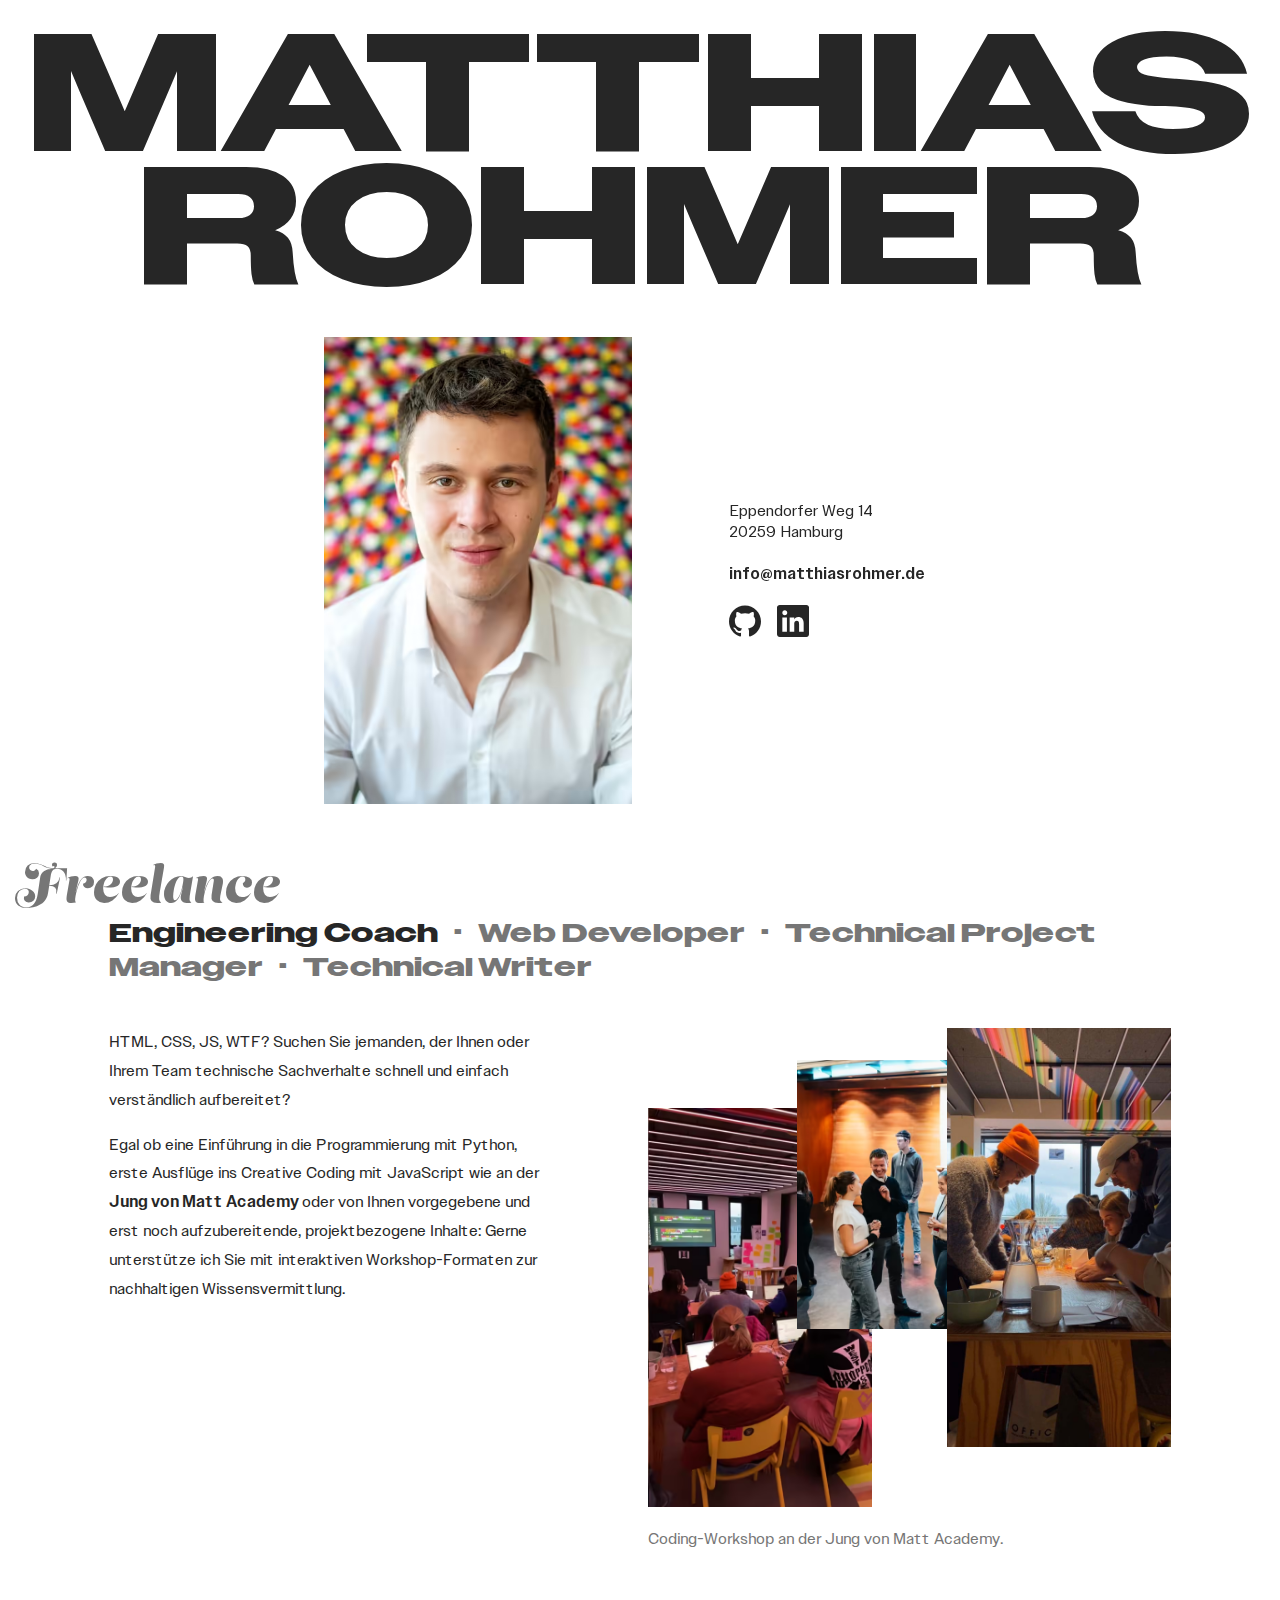
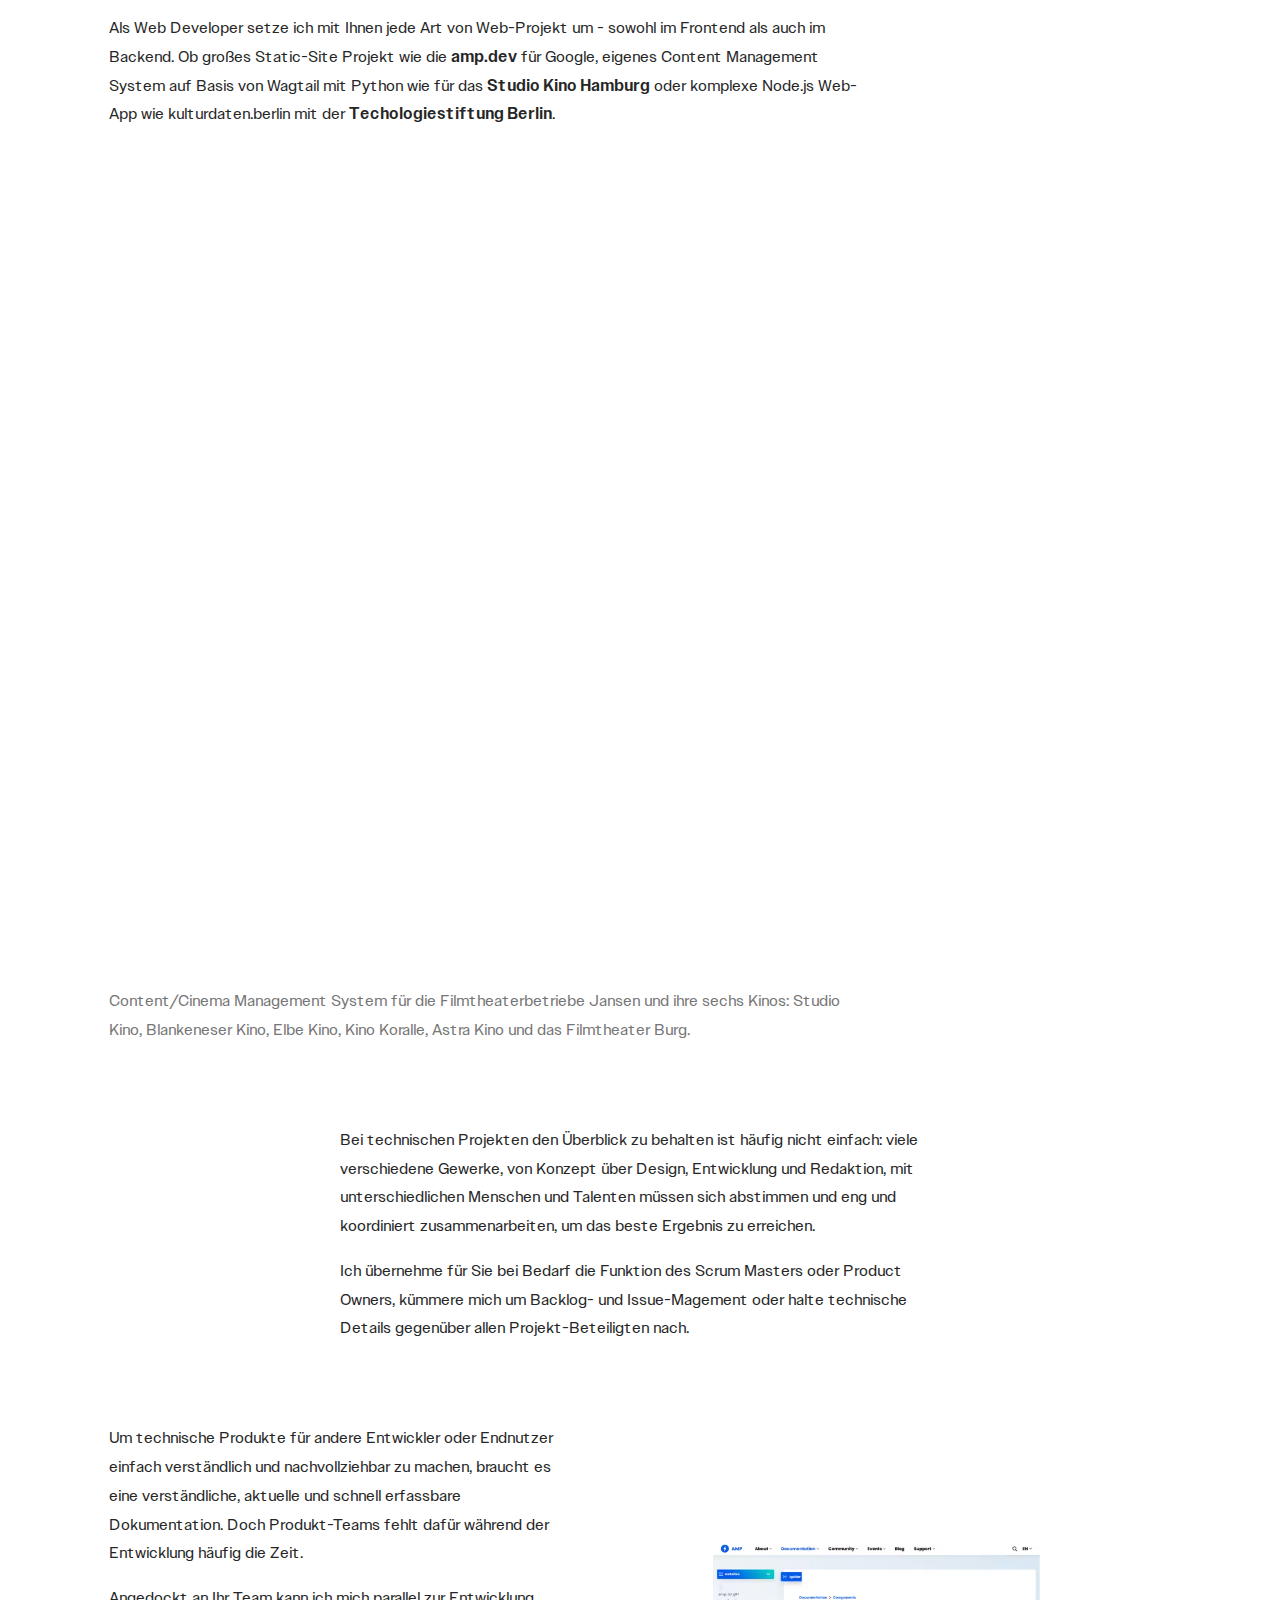
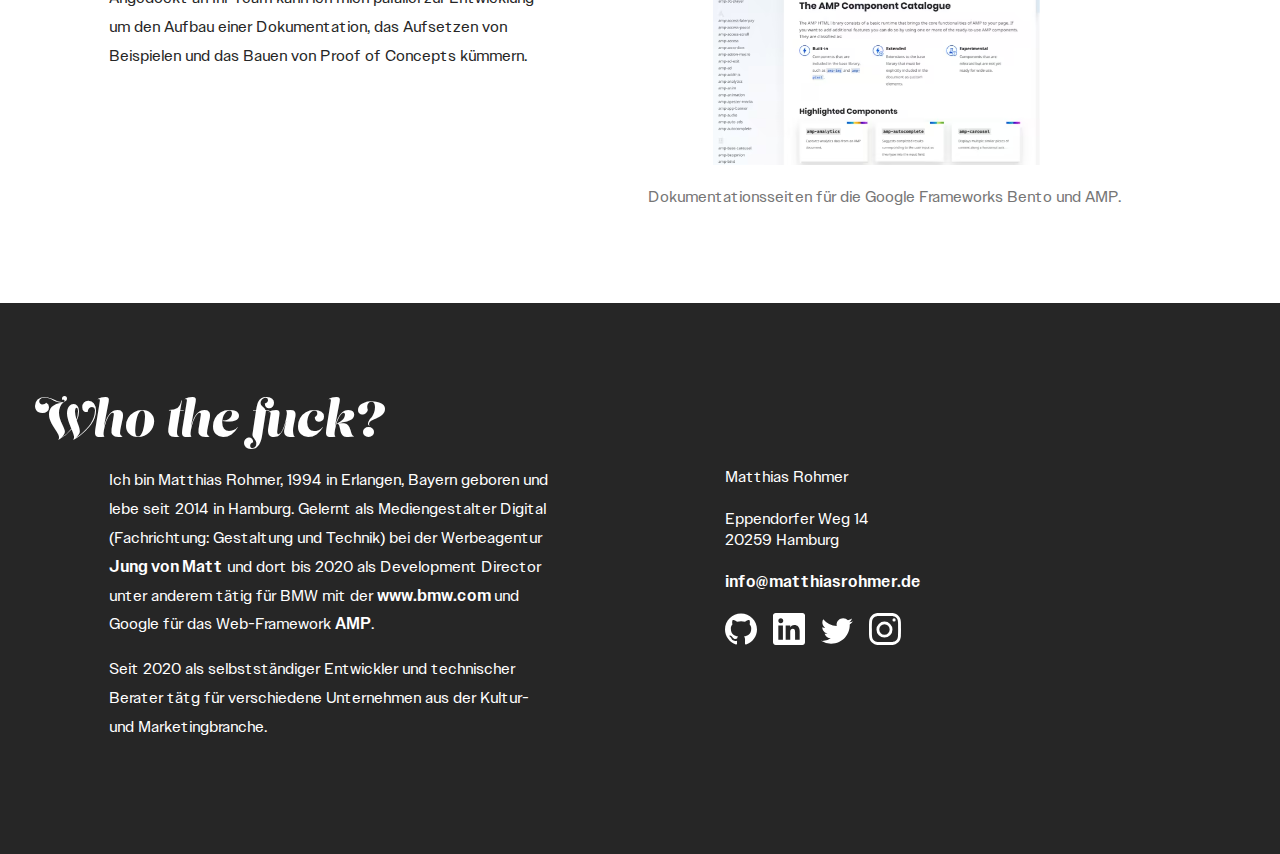
==== commit 19c73180: "⚡️ Fix Lighthouse issues add english version" ====
--- a/index.html
+++ b/index.html
@@ -1 +1 @@
-<!doctype html><html><head><meta charset="utf-8"><meta name="viewport" content="width=device-width,initial-scale=1"><link rel="shortcut icon" href="2cd8d5626d5f0442fb8a.png"><title>- Matthias Rohmer</title><script defer="defer" src="main.0be79943019cff0541ad.js"></script><style type="text/css">@font-face{font-display:swap;font-family:Owners Text;font-style:normal;font-weight:400;src:url(fc6c41e362201911a006.woff2) format("woff2")}@font-face{font-display:swap;font-family:Owners Text;font-style:normal;font-weight:500;src:url(acf7af7b7e41f0316003.woff2) format("woff2")}@font-face{font-display:swap;font-family:Owners XWide;font-style:normal;font-weight:400;src:url(ea2575c4640aa5e8d9e4.woff2) format("woff2")}@font-face{font-display:swap;font-family:Lust Script;font-style:normal;font-weight:400;src:url(aa566b6c888384e0f98e.woff2) format("woff2")}body{color:#262626;font-family:Owners Text,sans-serif;margin:0;padding:0}h1,h2,h3,h4,h5,h6{font-family:Owners XWide,sans-serif;margin-bottom:20px;margin-top:0}img,video{height:auto;width:100%}figure{margin:0}figcaption{color:#9c9c9c}a{color:currentColor;font-style:normal;font-weight:500;text-decoration:none}p{line-height:1.8em;margin-top:0}.a{grid-gap:16px;display:grid;grid-template-columns:repeat(16,1fr)}.b{color:#9c9c9c}.c{display:block;height:1px;pointer-events:none;position:relative;top:-120px;width:100%}.d{margin-bottom:32px;padding:16px;position:relative}@media(min-width:480px){.d{height:auto;padding:32px 0}}.e{grid-column:1/span 2}@media(min-width:480px){.e{display:none}}.e svg{height:auto;width:calc(100% + 16px)}.f{grid-column:3/span 2;position:sticky;top:16px}@media(min-width:480px){.f{display:none}}.f svg{height:auto;width:calc(100% + 16px)}.g{display:none;font-size:min(max(1rem,13vw),200px);grid-column:1/-1;grid-row:1/span 2;height:fit-content;line-height:.8em;position:sticky;text-align:center;text-transform:uppercase;top:16px}@media(min-width:480px){.g{display:block}}.h{grid-column:7/span 9;grid-row:1}@media(min-width:480px){.h{grid-column:5/span 4;grid-row:auto}}@media(min-width:1200px){.h{grid-column:5/span 4}}.h img{height:100%;object-fit:cover;width:100%}.i{font-style:normal;grid-column:7/span 8;grid-row:2}@media(min-width:480px){.i{align-self:flex-end;grid-column:9/span 8;grid-row:auto;height:fit-content}}@media(min-width:1200px){.i{align-self:center}}.j{display:block}.k{display:inline-block;height:32px;width:32px}.k+.k{margin-left:16px}.k svg{fill:currentColor;height:auto;width:100%}.l{backdrop-filter:blur(3px);-webkit-backdrop-filter:blur(3px);background-color:#fff;margin:0 auto;max-width:1465px;padding:16px 16px 10px;position:sticky;top:0;z-index:1}.l:after,.l:before{-webkit-backdrop-filter:blur(3px);background-color:hsla(0,0%,100%,.8);content:"";height:30px;position:absolute;top:calc(100% - 15px);transform:skew(0,-2deg);width:100%}.l:after{-webkit-backdrop-filter:blur(3px);background-color:hsla(0,0%,100%,.4);transform:skew(0,-1deg)}@media(min-width:480px){.l{padding:32px 32px 10px}}.m{font-family:Lust Script,sans-serif;font-size:min(max(1rem,12vw),50px);line-height:.4em;margin:0 auto -16px;max-width:1465px;opacity:.5;padding:16px;position:relative;z-index:2}@media(min-width:480px){.m{margin-bottom:-32px}}.n{-webkit-appearance:none;-moz-appearance:none;background:url("data:image/svg+xml;charset=utf-8,%3Csvg width='24' height='24' xmlns='http://www.w3.org/2000/svg'%3E%3Cpath d='m0 6 12 12L24 6H0z'/%3E%3Cpath fill='none' d='M0 0h24v24H0V0z'/%3E%3C/svg%3E");background-position:calc(100% - 10px);background-repeat:no-repeat;background-size:auto 33.33%;border:2px solid #262626;border-radius:0;font-family:Owners XWide,sans-serif;grid-column:3/-1;padding:8px;position:relative;z-index:1}@media(min-width:480px){.n{display:none}}.o{display:none;font-family:Owners XWide,sans-serif;font-size:min(max(1rem,2vw),32px);grid-column:2/-1;list-style:none;margin:0;padding:0}@media(min-width:480px){.o{display:block}}.p{display:inline;opacity:.5;transition:opacity .2s ease}.p+.p:before{content:"·";margin:0 16px}.p.--active{opacity:1}.q{margin:0 auto;max-width:1465px;padding:16px}@media(min-width:480px){.q{padding:32px}}.r{grid-column:1/-1}@media(min-width:700px){.r{grid-column:2/span 6}.r:last-child{grid-column:9/span 7}.r.s{grid-column:2/span 10}.r.t{grid-column:5/span 8}}.u.v{display:grid;grid-template-columns:repeat(7,1fr)}.u.v picture:first-child{grid-column:1/span 3;grid-row:1;padding-top:80px}.u.v picture:nth-child(2){grid-column:3/span 2;grid-row:1;padding-top:32px}.u.v video{grid-column:5/span 3;grid-row:1}.u.v figcaption{grid-column:1/-1;grid-row:2;padding-top:16px}.u.w{display:grid;grid-column:1/-1;max-height:90vh;overflow:hidden;position:relative}.u.w picture{grid-row:1}.u.w picture:first-child{grid-column:8/span 9;grid-row:1;margin-bottom:64px}@media(min-width:700px){.u.w picture:first-child{grid-column:span 4}}.u.w picture:nth-child(2){align-self:end;grid-column:1/span 11;grid-row:1}@media(min-width:700px){.u.w picture:nth-child(2){grid-column:span 4}}.u.w picture:nth-child(3){display:none;grid-column:span 4}@media(min-width:700px){.u.w picture:nth-child(3){display:block}}.u.w picture:nth-child(4){align-self:center;display:none;grid-column:span 4}@media(min-width:700px){.u.w picture:nth-child(4){display:block}}.u.w figcaption{background-color:#fff;grid-column:1/-1;grid-row:2;padding-top:16px}@media(min-width:700px){.u.w figcaption{grid-column:2/span 10}}.u.x{display:grid;grid-template-columns:repeat(8,1fr)}.u.x picture:first-child{grid-column:1/span 2;grid-row:1;margin-bottom:64px}.u.x picture:nth-child(2){align-self:end;grid-column:2/span 7;grid-row:1}@media(min-width:700px){.u.x picture:nth-child(2){grid-column:2/span 5}}.u.x figcaption{grid-column:1/-1;grid-row:2;padding-top:16px}.y{background-color:#262626;color:#fff;margin-top:32px;padding:32px 0;position:relative;z-index:1}@media(min-width:480px){.y{margin-top:64px;padding:64px 0}}.z{margin:0 auto;max-width:1465px;padding:16px}@media(min-width:480px){.z{padding:32px}}.ab{font-family:Lust Script,sans-serif;font-size:min(max(1rem,12vw),50px);grid-column:1/-1}.bb{grid-column:1/-1}@media(min-width:700px){.bb{grid-column:2/span 6}}.cb{font-style:normal;grid-column:1/-1}@media(min-width:700px){.cb{grid-column:10/span 6}}</style></head><body><svg xmlns="http://www.w3.org/2000/svg" style="position:absolute;width:0;height:0;overflow:hidden"><symbol id="a" viewBox="0 0 30 29"><title>github</title><path d="M15 0C6.713 0 0 6.653 0 14.867c0 6.578 4.294 12.135 10.256 14.105.75.13 1.031-.316 1.031-.707 0-.353-.018-1.523-.018-2.769-3.769.688-4.744-.91-5.044-1.746-.169-.428-.9-1.747-1.538-2.1-.525-.279-1.275-.967-.018-.985 1.181-.019 2.025 1.078 2.306 1.524 1.35 2.248 3.506 1.616 4.369 1.226.131-.966.525-1.617.956-1.988-3.337-.372-6.825-1.654-6.825-7.34 0-1.618.581-2.956 1.538-3.996-.15-.372-.675-1.896.15-3.94 0 0 1.256-.39 4.125 1.524 1.2-.335 2.475-.502 3.75-.502s2.55.167 3.75.502c2.868-1.933 4.125-1.524 4.125-1.524.825 2.044.3 3.568.15 3.94.956 1.04 1.537 2.36 1.537 3.995 0 5.705-3.506 6.969-6.844 7.34.544.465 1.013 1.357 1.013 2.751 0 1.988-.019 3.587-.019 4.088 0 .39.281.855 1.031.707C25.706 27.002 30 21.427 30 14.867 30 6.653 23.288 0 15 0Z" fill-rule="evenodd"></path></symbol><symbol id="b" viewBox="0 0 30 30"><title>instagram</title><g fill-rule="evenodd"><path d="M15 0c-4.074 0-4.585.017-6.184.09-1.597.073-2.687.327-3.642.698a7.352 7.352 0 0 0-2.656 1.73 7.352 7.352 0 0 0-1.73 2.656C.417 6.13.163 7.22.09 8.816.017 10.416 0 10.926 0 15s.017 4.585.09 6.184c.073 1.597.327 2.687.698 3.642a7.352 7.352 0 0 0 1.73 2.656 7.353 7.353 0 0 0 2.656 1.73c.955.371 2.045.625 3.642.698 1.6.073 2.11.09 6.184.09s4.585-.017 6.184-.09c1.597-.073 2.687-.327 3.642-.697a7.353 7.353 0 0 0 2.656-1.73 7.353 7.353 0 0 0 1.73-2.657c.371-.955.625-2.045.698-3.642.073-1.6.09-2.11.09-6.184s-.017-4.585-.09-6.184c-.073-1.597-.327-2.687-.697-3.642a7.353 7.353 0 0 0-1.73-2.656 7.352 7.352 0 0 0-2.657-1.73C23.87.417 22.78.163 21.184.09 19.584.017 19.074 0 15 0Zm0 2.703c4.005 0 4.48.015 6.061.087 1.463.067 2.257.311 2.786.517.7.272 1.2.597 1.724 1.122.525.525.85 1.024 1.122 1.724.206.529.45 1.323.517 2.786.072 1.581.087 2.056.087 6.061s-.015 4.48-.087 6.061c-.067 1.463-.311 2.257-.517 2.786-.272.7-.597 1.2-1.122 1.724a4.647 4.647 0 0 1-1.724 1.122c-.529.206-1.323.45-2.786.517-1.581.072-2.056.087-6.061.087s-4.48-.015-6.061-.087c-1.463-.067-2.257-.311-2.786-.517-.7-.272-1.2-.597-1.724-1.122a4.648 4.648 0 0 1-1.122-1.724c-.206-.529-.45-1.323-.517-2.786-.072-1.581-.087-2.056-.087-6.061s.015-4.48.087-6.061c.067-1.463.311-2.257.517-2.786.272-.7.597-1.2 1.122-1.724a4.647 4.647 0 0 1 1.724-1.122c.529-.206 1.323-.45 2.786-.517 1.581-.072 2.056-.087 6.061-.087Z"></path><path d="M14.5 20.368a4.868 4.868 0 1 1 0-9.736 4.868 4.868 0 0 1 0 9.736ZM14.5 8a7.5 7.5 0 1 0 0 15 7.5 7.5 0 0 0 0-15ZM25 6.5a1.5 1.5 0 1 1-3 0 1.5 1.5 0 0 1 3 0"></path></g></symbol><symbol id="c" viewBox="0 0 30 30"><title>linkedin</title><path d="M27.6 0H2.564C1.196 0 0 .985 0 2.337v25.092C0 28.789 1.196 30 2.563 30h25.03C28.968 30 30 28.78 30 27.429V2.337C30.008.985 28.968 0 27.6 0ZM9.3 25.007H5V11.644h4.3v13.363ZM7.298 9.612h-.032C5.891 9.612 5 8.588 5 7.307 5.001 6.002 5.916 5 7.322 5c1.407 0 2.266.993 2.298 2.306 0 1.281-.891 2.305-2.321 2.305Zm17.707 15.395h-4.298V17.7c0-1.75-.625-2.946-2.18-2.946-1.188 0-1.89.805-2.203 1.586-.118.282-.149.664-.149 1.055v7.612h-4.298V11.644h4.298v1.86c.625-.891 1.602-2.173 3.876-2.173 2.821 0 4.954 1.86 4.954 5.869v7.807Z"></path></symbol><symbol id="d" viewBox="0 0 35 28"><title>twitter</title><path d="M11.007 28c13.209 0 20.431-10.771 20.431-20.112 0-.306-.006-.61-.02-.913A14.477 14.477 0 0 0 35 3.315a14.496 14.496 0 0 1-4.124 1.112 7.114 7.114 0 0 0 3.158-3.91 14.54 14.54 0 0 1-4.56 1.716A7.226 7.226 0 0 0 24.232 0c-3.965 0-7.18 3.166-7.18 7.068 0 .554.062 1.094.185 1.611A20.497 20.497 0 0 1 2.436 1.294a6.966 6.966 0 0 0-.973 3.553c0 2.452 1.268 4.617 3.196 5.884a7.214 7.214 0 0 1-3.252-.884l-.001.09c0 3.423 2.475 6.281 5.76 6.93a7.297 7.297 0 0 1-3.242.12c.914 2.809 3.565 4.853 6.708 4.91a14.552 14.552 0 0 1-8.92 3.026c-.578 0-1.15-.033-1.712-.098A20.562 20.562 0 0 0 11.008 28"></path></symbol></svg><svg xmlns="http://www.w3.org/2000/svg" style="position:absolute;width:0;height:0;overflow:hidden"><symbol id="e" viewBox="0 0 119 1219"><title>logo-matthias</title><path d="m115.97 1182.517-77.12.161 20.77-8.694 56.35-24.31v-36.386l-56.35-24.311-20.448-8.694 20.448.16 56.35.162v-37.674H3.27v55.706l74.382 32.2-37.191 15.939-37.191 16.1v55.706h112.7v-36.064Zm0-185.955-21.092-11.27v-65.527l21.092-11.27v-44.919L3.27 928.781v44.92l112.7 65.043v-42.181Zm-44.114-64.4v40.894L33.055 952.61l38.8-20.447Zm44.114-168.728H29.835v-57.96H3.269v156.814h26.566V804.65h86.135v-41.216Zm0-161.966H29.835v-57.96H3.269v156.814h26.566v-57.638h86.135v-41.216Zm0-107.387H72.178V427.75h43.792v-41.216H3.27v41.216h42.182v66.332H3.27v41.216h112.7v-41.216Zm0-159.712H3.27v40.894h112.7V334.37Zm0-46.69-21.091-11.27v-65.527l21.09-11.27v-44.919L3.27 219.898v44.92l112.7 65.043V287.68Zm-44.114-64.4v40.894l-38.801-20.447 38.8-20.447Zm47.012-150.696C118.868 26.86 103.25.294 80.067.294c-28.98 0-31.717 39.445-33.971 70.68-1.61 20.768-2.737 37.995-11.27 37.995-5.474 0-10.304-7.889-10.304-28.819 0-20.447 6.44-34.454 16.905-37.835V2.227C15.827 8.023.37 36.52.37 81.439c0 44.275 15.456 69.874 38.48 69.874 28.818 0 32.038-36.87 33.97-67.62 1.45-22.219 2.254-41.217 11.27-41.217 5.957 0 10.948 9.016 10.948 31.395 0 21.092-5.957 33.166-17.227 36.709v41.698c26.082-6.278 41.055-34.292 41.055-79.694Z" fill="#181818"></path></symbol><symbol id="f" viewBox="0 0 119 964"><title>logo-rohmer</title><path d="M115.97 922.57H76.684v-48.46c0-9.016 2.898-12.88 11.592-13.202 13.524-.483 21.735-.966 27.692-3.542v-42.504c-6.923 3.38-17.388 4.669-30.912 5.474-11.43.644-18.193 5.796-21.09 16.905-4.992-13.041-14.974-20.125-28.015-20.125-20.769 0-32.683 17.549-32.683 47.817v98.854h112.7V922.57Zm-63.757-49.91v49.91H28.868v-49.91c0-9.498 4.186-14.972 11.753-14.972 7.406 0 11.592 5.635 11.592 14.973ZM119.19 727.6c0-47.978-23.827-82.593-59.57-82.593-35.742 0-59.57 34.615-59.57 82.593 0 48.3 23.828 82.754 59.57 82.754 35.742 0 59.57-34.454 59.57-82.754Zm-27.852 0c0 23.345-12.076 40.089-31.718 40.089s-31.716-16.744-31.716-40.09c0-23.023 12.075-39.767 31.717-39.767s31.717 16.744 31.717 39.767Zm24.632-132.343H72.178v-66.331h43.791V487.71H3.27v41.216h42.182v66.332H3.27v41.216h112.7v-41.216Zm0-154.72-77.118.16 20.768-8.693 56.35-24.311v-36.386l-56.35-24.311-20.447-8.694 20.448.16 56.35.162V300.95H3.27v55.706l74.382 32.2-37.191 15.939-37.191 16.1V476.6h112.7v-36.064Zm0-282.394H90.694v90.804h-19.32v-68.425H46.9v68.425H29.353v-90.804H3.27V289.84h112.7V158.143Zm0-50.393H76.686V59.289c0-9.016 2.897-12.88 11.591-13.202 13.524-.483 21.735-.966 27.692-3.542V.04c-6.923 3.382-17.388 4.67-30.912 5.475-11.43.644-18.193 5.796-21.09 16.905C58.974 9.379 48.992 2.295 35.951 2.295 15.183 2.295 3.27 19.844 3.27 50.112v98.853h112.7V107.75ZM52.214 57.84v49.91H28.867V57.84c0-9.5 4.186-14.973 11.753-14.973 7.406 0 11.592 5.635 11.592 14.973Z" fill="#181818"></path></symbol></svg><section class="d a" data-parallax="stage"><div class="e"><svg width="119" height="1219"><use href="#e"></use></svg></div><div class="f"><svg width="119" height="964"><use href="#f"></use></svg></div><h1 class="g">Matthias<br>Rohmer</h1><picture class="h"><source srcset="567ba1b4fa90b9daa570.avif" type="image/avif"><source srcset="42ac4b1ed1ce0d8e7ca0.webp" type="image/webp"><source srcset="c59027f621e9e6199894.jpg" type="image/jpeg"><img src="c59027f621e9e6199894.jpg" width="484" height="726" loading="lazy" decoding="async"></picture><address class="i">Eppendorfer Weg 14<br>20259&nbsp;Hamburg<br><br><a class="j" href="mailto:info@matthiasrohmer.de">info@matthiasrohmer.de</a><br><a class="k" href="https://github.com/matthiasrohmer" rel="noopener"><svg width="30" height="30"><use href="#a"></use></svg></a><a class="k" href="https://www.linkedin.com/in/matthias-rohmer-b09191b0/" rel="noopener"><svg width="30" height="30"><use href="#c"></use></svg></a></address></section><h2 class="m">Freelance</h2><nav class="l a" data-skills=""><select class="n"><option value="engineering-coach">Engineering Coach</option><option value="web-developer">Web Developer</option><option value="technical-project-manager">Technical Project Manager</option><option value="technical-writer">Technical Writer</option></select><div class="o" role="list"><a class="p --active" href="#engineering-coach" data-skill="">Engineering Coach</a><a class="p" href="#web-developer" data-skill="">Web Developer</a><a class="p" href="#technical-project-manager" data-skill="">Technical Project Manager</a><a class="p" href="#technical-writer" data-skill="">Technical Writer</a></div></nav><a class="c" id="g"></a><section class="q a"><div class="r"><p>HTML, CSS, JS, WTF? Suchen Sie jemanden, der Ihnen oder Ihrem Team technische Sachverhalte schnell und einfach verständlich aufbereitet?</p><p>Egal ob eine Einführung in die Programmierung mit Python, erste Ausflüge ins Creative Coding mit JavaScript wie an der <a href="https://jvm-academy.org" rel="noopener" target="_blank">Jung von Matt Academy </a>oder von Ihnen vorgegebene und erst noch aufzubereitende, projektbezogene Inhalte: gerne unterstütze ich Sie mit interaktiven Workshop-Formaten zur nachhaltigen Wissensvermittlung.</p></div><figure class="r u v"><picture data-scroll="" data-scroll-speed="-2" data-scroll-position="top"><source srcset="61c12d3a1e2a7eeea986.avif" type="image/avif"><source srcset="9254873c31ae91c7b62b.webp" type="image/webp"><source srcset="6b6b4c8a4e3cffbe28b3.jpg" type="image/jpeg"><img src="6b6b4c8a4e3cffbe28b3.jpg" width="488" height="868" loading="lazy" decoding="async" alt=""></picture><picture><source srcset="c2830d182aea3750db48.avif" type="image/avif"><source srcset="048047be6dc3790830ab.webp" type="image/webp"><source srcset="0fc7d37f753dbf2ca07a.jpg" type="image/jpeg"><img src="0fc7d37f753dbf2ca07a.jpg" width="360" height="648" loading="lazy" decoding="async" alt=""></picture><video src="80843d823f3e53322523.mp4" poster="39649ac3b7039bd49dfe.jpg" width="480" height="898" autoplay="" loop="" muted="" playsinline=""></video><figcaption>Coding-Workshops an der Jung von Matt Academy.</figcaption></figure></section><a class="c" id="h"></a><section class="q a"><div class="r s"><p>Als Web Developer setze ich mit Ihnen jede Art von Web-Projekt um - sowohl im Frontend als auch im Backend. Ob großes Static-Site Projekt wie die <a href="https://amp.dev" rel="noopener" target="_blank">amp.dev</a> für Google, eigenes Content Management System auf Basis von Wagtail mit Python wie für das <a href="https://www.studio-kino.de" rel="noopener" target="_blank">Studio Kino Hamburg</a> oder komplexe Node.js Web-App wie kulturdaten.berlin mit der <a href="https://www.technologiestiftung-berlin.de/" rel="noopener" target="_blank">Techologiestiftung Berlin</a>.</p></div><figure class="r u w a"><picture><source srcset="1f1f45308e24b2a04f4a.avif" type="image/avif"><source srcset="0e480fd9c0c920948d0e.webp" type="image/webp"><source srcset="9f98abb1101dfb4683da.jpg" type="image/jpeg"><img src="9f98abb1101dfb4683da.jpg" width="720" height="2629" loading="lazy" decoding="async" alt=""></picture><picture data-parallax="web-development"><source srcset="47ab22dcc8d4321af648.avif" type="image/avif"><source srcset="8d56881dd3014c9d5984.webp" type="image/webp"><source srcset="9480133b7b1f5ec187f0.jpg" type="image/jpeg"><img src="9480133b7b1f5ec187f0.jpg" width="720" height="2629" loading="lazy" decoding="async" alt=""></picture><picture><source srcset="e3b01a89db361ba6fcf3.avif" type="image/avif"><source srcset="136c92c84db304e8791e.webp" type="image/webp"><source srcset="9a0a54b1e7f2b6e08e0a.jpg" type="image/jpeg"><img src="9a0a54b1e7f2b6e08e0a.jpg" width="720" height="2629" loading="lazy" decoding="async" alt=""></picture><picture data-parallax="web-development"><source srcset="04028239e143a8e7eba5.avif" type="image/avif"><source srcset="5c1d7fb487c51cb6747a.webp" type="image/webp"><source srcset="760fce3993b2e373166e.jpg" type="image/jpeg"><img src="760fce3993b2e373166e.jpg" width="720" height="2629" loading="lazy" decoding="async" alt=""></picture></figure><p class="r s b">Content/Cinema Management System für die Filmtheaterbetriebe Jansen und ihre sechs Kinos: Studio Kino, Blankeneser Kino, Elbe Kino, Kino Koralle, Astra Kino und das Filmtheater Burg.</p></section><a class="c" id="i"></a><section class="q a"><div class="r t"><p>Bei technischen Projekten den Überblick zu behalten ist häufig nicht einfach: viele verschiedene Gewerke, von Konzept über Design, Entwicklung und Redaktion, mit unterschiedlichen Menschen und Talenten müssen sich abstimmen und eng und koordiniert zusammenarbeiten, um das beste Ergebnis zu erreichen.</p><p>Ich übernehme für Sie bei Bedarf die Funktion des Scrum Masters oder Product Owners, kümmere mich um Backlog- und Issue-Magement oder halte technische Details gegenüber allen Projekt-Beteiligten nach.</p></div></section><a class="c" id="j"></a><section class="q a"><div class="r"><p>Um technische Produkte für andere Entwickler oder Endnutzer einfach verständlich und nachvollziehbar zu machen, braucht es eine verständliche, aktuelle und schnell erfassbare Dokumentation. Doch Produkt-Teams fehlt dafür während der Entwicklung häufig die Zeit.</p><p>Angedockt an Ihr Team kann ich mich parallel zur Entwicklung um den Aufbau einer Dokumentation, das Aufsetzen von Beispielen und das Bauen von Proof of Concepts kümmern.</p></div><figure class="r u x"><picture><source srcset="026bd9680ee0143c11e4.avif" type="image/avif"><source srcset="d572bae44a9e7624e1a1.webp" type="image/webp"><source srcset="2cb652743a3588d450d9.jpg" type="image/jpg"><img srcset="2cb652743a3588d450d9.jpg" width="488" height="868" loading="lazy" decoding="async" alt=""></picture><picture><source srcset="2626854edf06d837aba5.avif" type="image/avif"><source srcset="24aa6e0bc2f1f13558f2.webp" type="image/webp"><source srcset="9c97e36c56b20b0df2a3.jpg" type="image/jpg"><img srcset="9c97e36c56b20b0df2a3.jpg" width="360" height="648" loading="lazy" decoding="async" alt=""></picture><figcaption>Dokumentationsseiten für die Google Frameworks Bento und AMP.</figcaption></figure></section><footer class="y"><div class="z a"><div class="ab">Who the fuck?</div><div class="bb"><p>Ich bin Matthias Rohmer, 1994 in Erlangen, Bayern geboren und lebe seit 2014 in Hamburg. Gelernt als Mediengestalter Digital (Fachrichtung: Gestaltung und Technik) bei der Werbeagentur <a href="https://jvm.com">Jung von Matt</a> und dort bis 2020 als Development Director unter anderem tätig für BMW mit der <a href="https://www.bmw.com">www.bmw.com </a>und Google für das Web-Framework <a href="https://amp.dev">AMP</a>.</p><p>Seit 2020 als selbstständiger Entwickler und technischer Berater tätg für verschiedene Unternehmen aus der Kultur- und Marketingbranche.</p></div><address class="cb">Matthias Rohmer<br><br>Eppendorfer Weg 14<br>20259&nbsp;Hamburg<br><br><a class="" href="mailto:info@matthiasrohmer.de">info@matthiasrohmer.de</a><br><br><a class="k" href="https://github.com/matthiasrohmer" rel="noopener"><svg width="30" height="30"><use href="#a"></use></svg></a><a class="k" href="https://www.linkedin.com/in/matthias-rohmer-b09191b0/" rel="noopener"><svg width="30" height="30"><use href="#c"></use></svg></a><a class="k" href="https://twitter.com/matthiasrohmer" rel="noopener"><svg width="30" height="28"><use href="#d"></use></svg></a><a class="k" href="https://instagram.com/matthiasrohmer" rel="noopener"><svg width="30" height="30"><use href="#b"></use></svg></a></address></div></footer></body></html>+<!doctype html><html lang="de"><head><meta charset="utf-8"><meta name="viewport" content="width=device-width,initial-scale=1"><link rel="shortcut icon" href="https://matthiasrohmer.github.io/2cd8d5626d5f0442fb8a.png"><link rel="canonical" href="https://www.matthiasrohmer.de"><link rel="alternate" hreflang="x-default" href="https://www.matthiasrohmer.de"><link rel="alternate" hreflang="en" href="https://www.matthiasrohmer.de/en/"><meta name="description" property="og:description" content="Freiberuflicher Web Developer und Technischer Projekt Manager aus Hamburg."><meta property="og:locale" content="de"><meta property="og:title" content="Matthias Rohmer | Web Developer &amp; Technical Project Manager"><meta property="og:url" content="https://www.matthiasrohmer.de"><meta property="og:type" content="website"><meta property="og:image:width" content="1200"><meta property="og:image:height" content="630"><meta property="og:image" content="https://matthiasrohmer.github.io/eeb49c354601a2fb08bf.jpg"><title>Matthias Rohmer | Web Developer &amp; Technical Project Manager</title><script defer="" data-domain="matthiasrohmer.de" src="https://plausible.io/js/plausible.js"></script><script defer="defer" src="https://matthiasrohmer.github.io/main.0be79943019cff0541ad.js"></script><style type="text/css">@font-face{font-display:swap;font-family:Owners Text;font-style:normal;font-weight:400;src:url(https://matthiasrohmer.github.io/fc6c41e362201911a006.woff2) format("woff2")}@font-face{font-display:swap;font-family:Owners Text;font-style:normal;font-weight:500;src:url(https://matthiasrohmer.github.io/acf7af7b7e41f0316003.woff2) format("woff2")}@font-face{font-display:swap;font-family:Owners XWide;font-style:normal;font-weight:400;src:url(https://matthiasrohmer.github.io/ea2575c4640aa5e8d9e4.woff2) format("woff2")}@font-face{font-display:swap;font-family:Lust Script;font-style:normal;font-weight:400;src:url(https://matthiasrohmer.github.io/aa566b6c888384e0f98e.woff2) format("woff2")}body{background-color:var(--color-2);color:var(--color-1);font-family:Owners Text,sans-serif;margin:0;padding:0}:root{--color-1:#262626;--color-2:#fff;--color-3:#767676}@media(prefers-color-scheme:dark){:root{--color-1:#fff;--color-2:#262626;--color-3:#a5a5a5}}h1,h2,h3,h4,h5,h6{font-family:Owners XWide,sans-serif;margin-bottom:20px;margin-top:0}img,video{height:auto;width:100%}figure{margin:0}figcaption{color:var(--color-3)}a{color:currentColor;font-style:normal;font-weight:500;text-decoration:none}p{line-height:1.8em;margin-top:0}.a{grid-gap:16px;display:grid;grid-template-columns:repeat(16,1fr)}.b{color:var(--color-3)}.c{display:block;height:1px;pointer-events:none;position:relative;top:-120px;width:100%}.d{margin-bottom:32px;padding:16px;position:relative}@media(min-width:480px){.d{height:auto;padding:32px 0}}.e{grid-column:1/span 2}@media(min-width:480px){.e{display:none}}.f{grid-column:3/span 2;position:sticky;top:16px}@media(min-width:480px){.f{display:none}}.e svg,.f svg{fill:var(--color-1);height:auto;width:calc(100% + 16px)}.g{display:none;font-size:min(max(1rem,13vw),200px);grid-column:1/-1;height:fit-content;line-height:.8em;position:sticky;text-align:center;text-transform:uppercase;top:16px}@media(min-width:480px){.g{display:block}}.h{grid-column:7/span 9;grid-row:1}@media(min-width:480px){.h{grid-column:5/span 4;grid-row:2}}@media(min-width:1200px){.h{grid-column:5/span 4}}.h img{height:100%;object-fit:cover;width:100%}.i{font-style:normal;grid-column:7/span 8;grid-row:2}@media(min-width:480px){.i{align-self:flex-end;grid-column:9/span 8;height:fit-content}}@media(min-width:1200px){.i{align-self:center;grid-column:10/span 4}}.j{display:block}.k{display:inline-block;height:32px;width:32px}.k+.k{margin-left:16px}.k svg{fill:currentColor;height:auto;width:100%}.l{background-color:var(--color-2);margin:0 auto;max-width:1465px;padding:16px 16px 10px;position:sticky;top:0;z-index:1}.l:after,.l:before{background-color:var(--color-2);content:"";height:30px;opacity:.8;pointer-events:none;position:absolute;top:calc(100% - 15px);transform:skew(0,-2deg);width:100%}.l:after{background-color:var(--color-2);opacity:.4;transform:skew(0,-1deg)}@media(min-width:480px){.l{padding:32px 32px 10px}}.m{color:var(--color-3);font-family:Lust Script,sans-serif;font-size:min(max(1rem,12vw),50px);line-height:.4em;margin:0 auto -16px;max-width:1465px;padding:16px;position:relative;z-index:2}@media(min-width:480px){.m{margin-bottom:-32px}}.n{-webkit-appearance:none;-moz-appearance:none;background:url("data:image/svg+xml;charset=utf-8,%3Csvg width='24' height='24' xmlns='http://www.w3.org/2000/svg'%3E%3Cpath d='m0 6 12 12L24 6H0z'/%3E%3Cpath fill='none' d='M0 0h24v24H0V0z'/%3E%3C/svg%3E");background-position:calc(100% - 10px);background-repeat:no-repeat;background-size:auto 33.33%;border:2px solid var(--color-1);border-radius:0;color:var(--color-1);font-family:Owners XWide,sans-serif;grid-column:3/-1;padding:8px;position:relative;z-index:1}@media(min-width:480px){.n{display:none}}.o{display:none;font-family:Owners XWide,sans-serif;font-size:min(max(1rem,2vw),32px);grid-column:2/-1;list-style:none;margin:0;padding:0;position:relative;z-index:1}@media(min-width:480px){.o{display:block}}.p{color:var(--color-3);display:inline;transition:color .2s ease}.p+.p:before{content:"·";margin:0 16px}.p.--active{color:var(--color-1)}.q{margin:0 auto;max-width:1465px;padding:16px}@media(min-width:480px){.q{padding:32px}}.r{grid-column:1/-1}@media(min-width:700px){.r{grid-column:2/span 6}.r:last-child{grid-column:9/span 7}.r.s{grid-column:2/span 10}.r.t{grid-column:5/span 8}}.u.v{display:grid;grid-template-columns:repeat(7,1fr)}.u.v picture:first-child{grid-column:1/span 3;grid-row:1;padding-top:80px}.u.v picture:nth-child(2){grid-column:3/span 2;grid-row:1;padding-top:32px}.u.v video{grid-column:5/span 3;grid-row:1}.u.v figcaption{grid-column:1/-1;grid-row:2;padding-top:16px}.u.w{display:grid;grid-column:1/-1;max-height:90vh;overflow:hidden;position:relative}.u.w picture{grid-row:1}.u.w picture:first-child{grid-column:8/span 9;grid-row:1;margin-bottom:64px}@media(min-width:700px){.u.w picture:first-child{grid-column:span 4}}.u.w picture:nth-child(2){align-self:end;grid-column:1/span 11;grid-row:1}@media(min-width:700px){.u.w picture:nth-child(2){grid-column:span 4}}.u.w picture:nth-child(3){display:none;grid-column:span 4}@media(min-width:700px){.u.w picture:nth-child(3){display:block}}.u.w picture:nth-child(4){align-self:center;display:none;grid-column:span 4}@media(min-width:700px){.u.w picture:nth-child(4){display:block}}.u.w figcaption{background-color:var(--color-2);grid-column:1/-1;grid-row:2;padding-top:16px}@media(min-width:700px){.u.w figcaption{grid-column:2/span 10}}.u.x{display:grid;grid-template-columns:repeat(8,1fr)}.u.x picture:first-child{grid-column:1/span 2;grid-row:1;margin-bottom:64px}.u.x picture:nth-child(2){align-self:end;grid-column:2/span 7;grid-row:1}@media(min-width:700px){.u.x picture:nth-child(2){grid-column:2/span 5}}.u.x figcaption{grid-column:1/-1;grid-row:2;padding-top:16px}.y{background-color:var(--color-1);color:var(--color-2);margin-top:32px;padding:32px 0;position:relative;z-index:1}@media(prefers-color-scheme:dark){.y{background-color:#a3a3a3}}@media(min-width:480px){.y{margin-top:64px;padding:64px 0}}.z{margin:0 auto;max-width:1465px;padding:16px}@media(min-width:480px){.z{padding:32px}}.ab{font-family:Lust Script,sans-serif;font-size:min(max(1rem,12vw),50px);grid-column:1/-1}.bb{grid-column:1/-1}@media(min-width:700px){.bb{grid-column:2/span 6}}.cb{font-style:normal;grid-column:1/-1;margin-top:32px;text-align:center}@media(min-width:480px){.cb{margin-top:64px}}@media(min-width:700px){.cb{grid-column:10/span 6;margin-top:0;text-align:left}}</style></head><body><svg xmlns="http://www.w3.org/2000/svg" style="position:absolute;width:0;height:0;overflow:hidden"><symbol id="icon-github" viewBox="0 0 30 29"><title>github</title><path d="M15 0C6.713 0 0 6.653 0 14.867c0 6.578 4.294 12.135 10.256 14.105.75.13 1.031-.316 1.031-.707 0-.353-.018-1.523-.018-2.769-3.769.688-4.744-.91-5.044-1.746-.169-.428-.9-1.747-1.538-2.1-.525-.279-1.275-.967-.018-.985 1.181-.019 2.025 1.078 2.306 1.524 1.35 2.248 3.506 1.616 4.369 1.226.131-.966.525-1.617.956-1.988-3.337-.372-6.825-1.654-6.825-7.34 0-1.618.581-2.956 1.538-3.996-.15-.372-.675-1.896.15-3.94 0 0 1.256-.39 4.125 1.524 1.2-.335 2.475-.502 3.75-.502s2.55.167 3.75.502c2.868-1.933 4.125-1.524 4.125-1.524.825 2.044.3 3.568.15 3.94.956 1.04 1.537 2.36 1.537 3.995 0 5.705-3.506 6.969-6.844 7.34.544.465 1.013 1.357 1.013 2.751 0 1.988-.019 3.587-.019 4.088 0 .39.281.855 1.031.707C25.706 27.002 30 21.427 30 14.867 30 6.653 23.288 0 15 0Z" fill-rule="evenodd"></path></symbol><symbol id="icon-instagram" viewBox="0 0 30 30"><title>instagram</title><g fill-rule="evenodd"><path d="M15 0c-4.074 0-4.585.017-6.184.09-1.597.073-2.687.327-3.642.698a7.352 7.352 0 0 0-2.656 1.73 7.352 7.352 0 0 0-1.73 2.656C.417 6.13.163 7.22.09 8.816.017 10.416 0 10.926 0 15s.017 4.585.09 6.184c.073 1.597.327 2.687.698 3.642a7.352 7.352 0 0 0 1.73 2.656 7.353 7.353 0 0 0 2.656 1.73c.955.371 2.045.625 3.642.698 1.6.073 2.11.09 6.184.09s4.585-.017 6.184-.09c1.597-.073 2.687-.327 3.642-.697a7.353 7.353 0 0 0 2.656-1.73 7.353 7.353 0 0 0 1.73-2.657c.371-.955.625-2.045.698-3.642.073-1.6.09-2.11.09-6.184s-.017-4.585-.09-6.184c-.073-1.597-.327-2.687-.697-3.642a7.353 7.353 0 0 0-1.73-2.656 7.352 7.352 0 0 0-2.657-1.73C23.87.417 22.78.163 21.184.09 19.584.017 19.074 0 15 0Zm0 2.703c4.005 0 4.48.015 6.061.087 1.463.067 2.257.311 2.786.517.7.272 1.2.597 1.724 1.122.525.525.85 1.024 1.122 1.724.206.529.45 1.323.517 2.786.072 1.581.087 2.056.087 6.061s-.015 4.48-.087 6.061c-.067 1.463-.311 2.257-.517 2.786-.272.7-.597 1.2-1.122 1.724a4.647 4.647 0 0 1-1.724 1.122c-.529.206-1.323.45-2.786.517-1.581.072-2.056.087-6.061.087s-4.48-.015-6.061-.087c-1.463-.067-2.257-.311-2.786-.517-.7-.272-1.2-.597-1.724-1.122a4.648 4.648 0 0 1-1.122-1.724c-.206-.529-.45-1.323-.517-2.786-.072-1.581-.087-2.056-.087-6.061s.015-4.48.087-6.061c.067-1.463.311-2.257.517-2.786.272-.7.597-1.2 1.122-1.724a4.647 4.647 0 0 1 1.724-1.122c.529-.206 1.323-.45 2.786-.517 1.581-.072 2.056-.087 6.061-.087Z"></path><path d="M14.5 20.368a4.868 4.868 0 1 1 0-9.736 4.868 4.868 0 0 1 0 9.736ZM14.5 8a7.5 7.5 0 1 0 0 15 7.5 7.5 0 0 0 0-15ZM25 6.5a1.5 1.5 0 1 1-3 0 1.5 1.5 0 0 1 3 0"></path></g></symbol><symbol id="icon-linkedin" viewBox="0 0 30 30"><title>linkedin</title><path d="M27.6 0H2.564C1.196 0 0 .985 0 2.337v25.092C0 28.789 1.196 30 2.563 30h25.03C28.968 30 30 28.78 30 27.429V2.337C30.008.985 28.968 0 27.6 0ZM9.3 25.007H5V11.644h4.3v13.363ZM7.298 9.612h-.032C5.891 9.612 5 8.588 5 7.307 5.001 6.002 5.916 5 7.322 5c1.407 0 2.266.993 2.298 2.306 0 1.281-.891 2.305-2.321 2.305Zm17.707 15.395h-4.298V17.7c0-1.75-.625-2.946-2.18-2.946-1.188 0-1.89.805-2.203 1.586-.118.282-.149.664-.149 1.055v7.612h-4.298V11.644h4.298v1.86c.625-.891 1.602-2.173 3.876-2.173 2.821 0 4.954 1.86 4.954 5.869v7.807Z"></path></symbol><symbol id="icon-twitter" viewBox="0 0 35 28"><title>twitter</title><path d="M11.007 28c13.209 0 20.431-10.771 20.431-20.112 0-.306-.006-.61-.02-.913A14.477 14.477 0 0 0 35 3.315a14.496 14.496 0 0 1-4.124 1.112 7.114 7.114 0 0 0 3.158-3.91 14.54 14.54 0 0 1-4.56 1.716A7.226 7.226 0 0 0 24.232 0c-3.965 0-7.18 3.166-7.18 7.068 0 .554.062 1.094.185 1.611A20.497 20.497 0 0 1 2.436 1.294a6.966 6.966 0 0 0-.973 3.553c0 2.452 1.268 4.617 3.196 5.884a7.214 7.214 0 0 1-3.252-.884l-.001.09c0 3.423 2.475 6.281 5.76 6.93a7.297 7.297 0 0 1-3.242.12c.914 2.809 3.565 4.853 6.708 4.91a14.552 14.552 0 0 1-8.92 3.026c-.578 0-1.15-.033-1.712-.098A20.562 20.562 0 0 0 11.008 28"></path></symbol></svg><svg xmlns="http://www.w3.org/2000/svg" style="position:absolute;width:0;height:0;overflow:hidden"><symbol id="logo-matthias" viewBox="0 0 119 1219"><title>logo-matthias</title><path d="m115.97 1182.517-77.12.161 20.77-8.694 56.35-24.31v-36.386l-56.35-24.311-20.448-8.694 20.448.16 56.35.162v-37.674H3.27v55.706l74.382 32.2-37.191 15.939-37.191 16.1v55.706h112.7v-36.064Zm0-185.955-21.092-11.27v-65.527l21.092-11.27v-44.919L3.27 928.781v44.92l112.7 65.043v-42.181Zm-44.114-64.4v40.894L33.055 952.61l38.8-20.447Zm44.114-168.728H29.835v-57.96H3.269v156.814h26.566V804.65h86.135v-41.216Zm0-161.966H29.835v-57.96H3.269v156.814h26.566v-57.638h86.135v-41.216Zm0-107.387H72.178V427.75h43.792v-41.216H3.27v41.216h42.182v66.332H3.27v41.216h112.7v-41.216Zm0-159.712H3.27v40.894h112.7V334.37Zm0-46.69-21.091-11.27v-65.527l21.09-11.27v-44.919L3.27 219.898v44.92l112.7 65.043V287.68Zm-44.114-64.4v40.894l-38.801-20.447 38.8-20.447Zm47.012-150.696C118.868 26.86 103.25.294 80.067.294c-28.98 0-31.717 39.445-33.971 70.68-1.61 20.768-2.737 37.995-11.27 37.995-5.474 0-10.304-7.889-10.304-28.819 0-20.447 6.44-34.454 16.905-37.835V2.227C15.827 8.023.37 36.52.37 81.439c0 44.275 15.456 69.874 38.48 69.874 28.818 0 32.038-36.87 33.97-67.62 1.45-22.219 2.254-41.217 11.27-41.217 5.957 0 10.948 9.016 10.948 31.395 0 21.092-5.957 33.166-17.227 36.709v41.698c26.082-6.278 41.055-34.292 41.055-79.694Z"></path></symbol><symbol id="logo-rohmer" viewBox="0 0 119 964"><title>logo-rohmer</title><path d="M115.97 922.57H76.684v-48.46c0-9.016 2.898-12.88 11.592-13.202 13.524-.483 21.735-.966 27.692-3.542v-42.504c-6.923 3.38-17.388 4.669-30.912 5.474-11.43.644-18.193 5.796-21.09 16.905-4.992-13.041-14.974-20.125-28.015-20.125-20.769 0-32.683 17.549-32.683 47.817v98.854h112.7V922.57Zm-63.757-49.91v49.91H28.868v-49.91c0-9.498 4.186-14.972 11.753-14.972 7.406 0 11.592 5.635 11.592 14.973ZM119.19 727.6c0-47.978-23.827-82.593-59.57-82.593-35.742 0-59.57 34.615-59.57 82.593 0 48.3 23.828 82.754 59.57 82.754 35.742 0 59.57-34.454 59.57-82.754Zm-27.852 0c0 23.345-12.076 40.089-31.718 40.089s-31.716-16.744-31.716-40.09c0-23.023 12.075-39.767 31.717-39.767s31.717 16.744 31.717 39.767Zm24.632-132.343H72.178v-66.331h43.791V487.71H3.27v41.216h42.182v66.332H3.27v41.216h112.7v-41.216Zm0-154.72-77.118.16 20.768-8.693 56.35-24.311v-36.386l-56.35-24.311-20.447-8.694 20.448.16 56.35.162V300.95H3.27v55.706l74.382 32.2-37.191 15.939-37.191 16.1V476.6h112.7v-36.064Zm0-282.394H90.694v90.804h-19.32v-68.425H46.9v68.425H29.353v-90.804H3.27V289.84h112.7V158.143Zm0-50.393H76.686V59.289c0-9.016 2.897-12.88 11.591-13.202 13.524-.483 21.735-.966 27.692-3.542V.04c-6.923 3.382-17.388 4.67-30.912 5.475-11.43.644-18.193 5.796-21.09 16.905C58.974 9.379 48.992 2.295 35.951 2.295 15.183 2.295 3.27 19.844 3.27 50.112v98.853h112.7V107.75ZM52.214 57.84v49.91H28.867V57.84c0-9.5 4.186-14.973 11.753-14.973 7.406 0 11.592 5.635 11.592 14.973Z"></path></symbol></svg><section class="d a" data-parallax="stage"><div class="e"><svg width="119" height="1219"><use href="#logo-matthias"></use></svg></div><div class="f"><svg width="119" height="964"><use href="#logo-rohmer"></use></svg></div><h1 class="g">Matthias<br>Rohmer</h1><picture class="h"><source srcset="https://matthiasrohmer.github.io/567ba1b4fa90b9daa570.avif" type="image/avif"><source srcset="https://matthiasrohmer.github.io/42ac4b1ed1ce0d8e7ca0.webp" type="image/webp"><source srcset="https://matthiasrohmer.github.io/c59027f621e9e6199894.jpg" type="image/jpeg"><img src="https://matthiasrohmer.github.io/c59027f621e9e6199894.jpg" width="484" height="726" loading="lazy" decoding="async" alt="Matthias Rohmer"></picture><address class="i">Eppendorfer Weg 14<br>20259&nbsp;Hamburg<br><br><a class="j" href="mailto:info@matthiasrohmer.de">info@matthiasrohmer.de</a><br><a class="k" href="https://github.com/matthiasrohmer" rel="noopener" aria-label="GitHub"><svg width="30" height="30"><use href="#icon-github"></use></svg></a><a class="k" href="https://www.linkedin.com/in/matthias-rohmer-b09191b0/" rel="noopener" aria-label="LinkedIn"><svg width="30" height="30"><use href="#icon-linkedin"></use></svg></a></address></section><h2 class="m">Freelance</h2><nav class="l a" data-skills=""><select class="n"><option value="engineering-coach">Engineering Coach</option><option value="web-developer">Web Developer</option><option value="technical-project-manager">Technical Project Manager</option><option value="technical-writer">Technical Writer</option></select><div class="o" role="list"><a class="p --active" href="#engineering-coach" role="listitem" data-skill="">Engineering Coach</a><a class="p" href="#web-developer" role="listitem" data-skill="">Web Developer</a><a class="p" href="#technical-project-manager" role="listitem" data-skill="">Technical Project Manager</a><a class="p" href="#technical-writer" role="listitem" data-skill="">Technical Writer</a></div></nav><span class="c" id="engineering-coach" tabindex="-1"></span><section class="q a"><div class="r"><p>HTML, CSS, JS, WTF? Suchen Sie jemanden, der Ihnen oder Ihrem Team technische Sachverhalte schnell und einfach verständlich aufbereitet?</p><p>Egal ob eine Einführung in die Programmierung mit Python, erste Ausflüge ins Creative Coding mit JavaScript wie an der <a href="https://jvm-academy.org" rel="noopener" target="_blank">Jung von Matt Academy </a>oder von Ihnen vorgegebene und erst noch aufzubereitende, projektbezogene Inhalte: Gerne unterstütze ich Sie mit interaktiven Workshop-Formaten zur nachhaltigen Wissensvermittlung.</p></div><figure class="r u v"><picture data-scroll="" data-scroll-speed="-2" data-scroll-position="top"><source srcset="https://matthiasrohmer.github.io/61c12d3a1e2a7eeea986.avif" type="image/avif"><source srcset="https://matthiasrohmer.github.io/9254873c31ae91c7b62b.webp" type="image/webp"><source srcset="https://matthiasrohmer.github.io/6b6b4c8a4e3cffbe28b3.jpg" type="image/jpeg"><img src="https://matthiasrohmer.github.io/6b6b4c8a4e3cffbe28b3.jpg" width="488" height="868" loading="lazy" decoding="async" alt="Kursteilnehmer beim Experimentieren mit three.js"></picture><picture><source srcset="https://matthiasrohmer.github.io/c2830d182aea3750db48.avif" type="image/avif"><source srcset="https://matthiasrohmer.github.io/048047be6dc3790830ab.webp" type="image/webp"><source srcset="https://matthiasrohmer.github.io/0fc7d37f753dbf2ca07a.jpg" type="image/jpeg"><img src="https://matthiasrohmer.github.io/0fc7d37f753dbf2ca07a.jpg" width="360" height="648" loading="lazy" decoding="async" alt="Erste Sprint-Review im Agile-Workshop"></picture><video src="https://matthiasrohmer.github.io/80843d823f3e53322523.mp4" poster="https://matthiasrohmer.github.io/39649ac3b7039bd49dfe.jpg" width="480" height="898" autoplay="" loop="" muted="" playsinline=""></video><figcaption>Coding-Workshop an der Jung von Matt Academy.</figcaption></figure></section><span class="c" id="web-developer" tabindex="-1"></span><section class="q a"><div class="r s"><p>Als Web Developer setze ich mit Ihnen jede Art von Web-Projekt um - sowohl im Frontend als auch im Backend. Ob großes Static-Site Projekt wie die <a href="https://amp.dev" rel="noopener" target="_blank">amp.dev</a> für Google, eigenes Content Management System auf Basis von Wagtail mit Python wie für das <a href="https://www.studio-kino.de" rel="noopener" target="_blank">Studio Kino Hamburg</a> oder komplexe Node.js Web-App wie kulturdaten.berlin mit der <a href="https://www.technologiestiftung-berlin.de/" rel="noopener" target="_blank">Techologiestiftung Berlin</a>.</p></div><figure class="r u w a"><picture><source srcset="https://matthiasrohmer.github.io/1f1f45308e24b2a04f4a.avif" type="image/avif"><source srcset="https://matthiasrohmer.github.io/0e480fd9c0c920948d0e.webp" type="image/webp"><source srcset="https://matthiasrohmer.github.io/9f98abb1101dfb4683da.jpg" type="image/jpeg"><img src="https://matthiasrohmer.github.io/9f98abb1101dfb4683da.jpg" width="720" height="2629" loading="lazy" decoding="async" alt="www.studio-kino.de Layout"></picture><picture data-parallax="web-development"><source srcset="https://matthiasrohmer.github.io/47ab22dcc8d4321af648.avif" type="image/avif"><source srcset="https://matthiasrohmer.github.io/8d56881dd3014c9d5984.webp" type="image/webp"><source srcset="https://matthiasrohmer.github.io/9480133b7b1f5ec187f0.jpg" type="image/jpeg"><img src="https://matthiasrohmer.github.io/9480133b7b1f5ec187f0.jpg" width="720" height="2629" loading="lazy" decoding="async" alt="www.blankeneserkino.de Layout"></picture><picture><source srcset="https://matthiasrohmer.github.io/e3b01a89db361ba6fcf3.avif" type="image/avif"><source srcset="https://matthiasrohmer.github.io/136c92c84db304e8791e.webp" type="image/webp"><source srcset="https://matthiasrohmer.github.io/9a0a54b1e7f2b6e08e0a.jpg" type="image/jpeg"><img src="https://matthiasrohmer.github.io/9a0a54b1e7f2b6e08e0a.jpg" width="720" height="2629" loading="lazy" decoding="async" alt="www.korallekino.de Layout"></picture><picture data-parallax="web-development"><source srcset="https://matthiasrohmer.github.io/04028239e143a8e7eba5.avif" type="image/avif"><source srcset="https://matthiasrohmer.github.io/5c1d7fb487c51cb6747a.webp" type="image/webp"><source srcset="https://matthiasrohmer.github.io/760fce3993b2e373166e.jpg" type="image/jpeg"><img src="https://matthiasrohmer.github.io/760fce3993b2e373166e.jpg" width="720" height="2629" loading="lazy" decoding="async" alt="www.burgfilmtheater.de Layout"></picture></figure><p class="r s b">Content/Cinema Management System für die Filmtheaterbetriebe Jansen und ihre sechs Kinos: Studio Kino, Blankeneser Kino, Elbe Kino, Kino Koralle, Astra Kino und das Filmtheater Burg.</p></section><span class="c" id="technical-project-manager" tabindex="-1"></span><section class="q a"><div class="r t"><p>Bei technischen Projekten den Überblick zu behalten ist häufig nicht einfach: viele verschiedene Gewerke, von Konzept über Design, Entwicklung und Redaktion, mit unterschiedlichen Menschen und Talenten müssen sich abstimmen und eng und koordiniert zusammenarbeiten, um das beste Ergebnis zu erreichen.</p><p>Ich übernehme für Sie bei Bedarf die Funktion des Scrum Masters oder Product Owners, kümmere mich um Backlog- und Issue-Magement oder halte technische Details gegenüber allen Projekt-Beteiligten nach.</p></div></section><span class="c" id="technical-writer" tabindex="-1"></span><section class="q a"><div class="r"><p>Um technische Produkte für andere Entwickler oder Endnutzer einfach verständlich und nachvollziehbar zu machen, braucht es eine verständliche, aktuelle und schnell erfassbare Dokumentation. Doch Produkt-Teams fehlt dafür während der Entwicklung häufig die Zeit.</p><p>Angedockt an Ihr Team kann ich mich parallel zur Entwicklung um den Aufbau einer Dokumentation, das Aufsetzen von Beispielen und das Bauen von Proof of Concepts kümmern.</p></div><figure class="r u x"><picture><source srcset="https://matthiasrohmer.github.io/026bd9680ee0143c11e4.avif" type="image/avif"><source srcset="https://matthiasrohmer.github.io/d572bae44a9e7624e1a1.webp" type="image/webp"><source srcset="https://matthiasrohmer.github.io/2cb652743a3588d450d9.jpg" type="image/jpg"><img srcset="https://matthiasrohmer.github.io/2cb652743a3588d450d9.jpg" width="488" height="868" loading="lazy" decoding="async" alt="bentojs.dev Layout"></picture><picture><source srcset="https://matthiasrohmer.github.io/2626854edf06d837aba5.avif" type="image/avif"><source srcset="https://matthiasrohmer.github.io/24aa6e0bc2f1f13558f2.webp" type="image/webp"><source srcset="https://matthiasrohmer.github.io/9c97e36c56b20b0df2a3.jpg" type="image/jpg"><img srcset="https://matthiasrohmer.github.io/9c97e36c56b20b0df2a3.jpg" width="360" height="648" loading="lazy" decoding="async" alt="amp.dev Layout"></picture><figcaption>Dokumentationsseiten für die Google Frameworks Bento und AMP.</figcaption></figure></section><footer class="y"><div class="z a"><div class="ab">Who the fuck?</div><div class="bb"><p>Ich bin Matthias Rohmer, 1994 in Erlangen, Bayern geboren und lebe seit 2014 in Hamburg. Gelernt als Mediengestalter Digital (Fachrichtung: Gestaltung und Technik) bei der Werbeagentur <a href="https://jvm.com">Jung von Matt</a> und dort bis 2020 als Development Director unter anderem tätig für BMW mit der <a href="https://www.bmw.com">www.bmw.com </a>und Google für das Web-Framework <a href="https://amp.dev">AMP</a>.</p><p>Seit 2020 als selbstständiger Entwickler und technischer Berater tätg für verschiedene Unternehmen aus der Kultur- und Marketingbranche.</p></div><address class="cb">Matthias Rohmer<br><br>Eppendorfer Weg 14<br>20259&nbsp;Hamburg<br><br><a class="" href="mailto:info@matthiasrohmer.de">info@matthiasrohmer.de</a><br><br><a class="k" href="https://github.com/matthiasrohmer" rel="noopener" aria-label="GitHub"><svg width="30" height="30"><use href="#icon-github"></use></svg></a><a class="k" href="https://www.linkedin.com/in/matthias-rohmer-b09191b0/" rel="noopener" aria-label="LinkedIn"><svg width="30" height="30"><use href="#icon-linkedin"></use></svg></a><a class="k" href="https://twitter.com/matthiasrohmer" rel="noopener" aria-label="Twitter"><svg width="30" height="28"><use href="#icon-twitter"></use></svg></a><a class="k" href="https://instagram.com/matthiasrohmer" rel="noopener" aria-label="Instagram"><svg width="30" height="30"><use href="#icon-instagram"></use></svg></a></address></div></footer></body></html>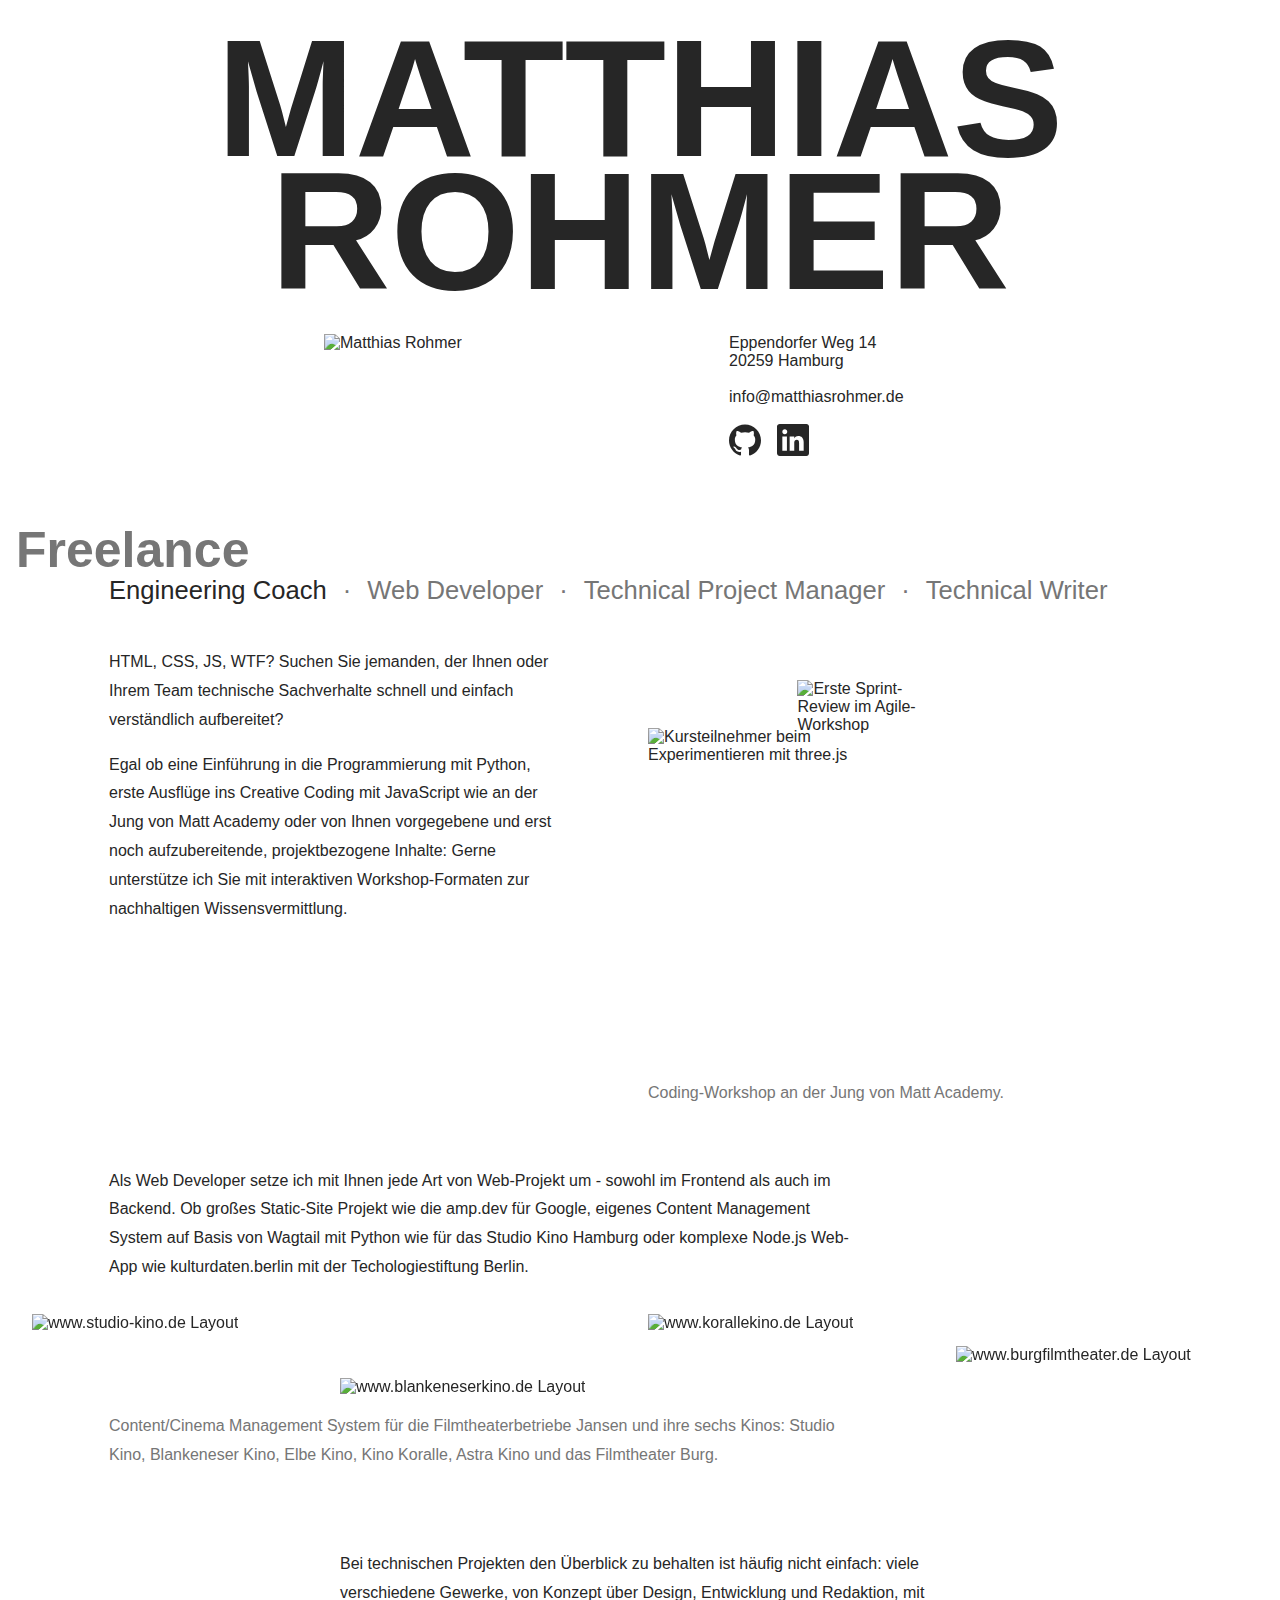
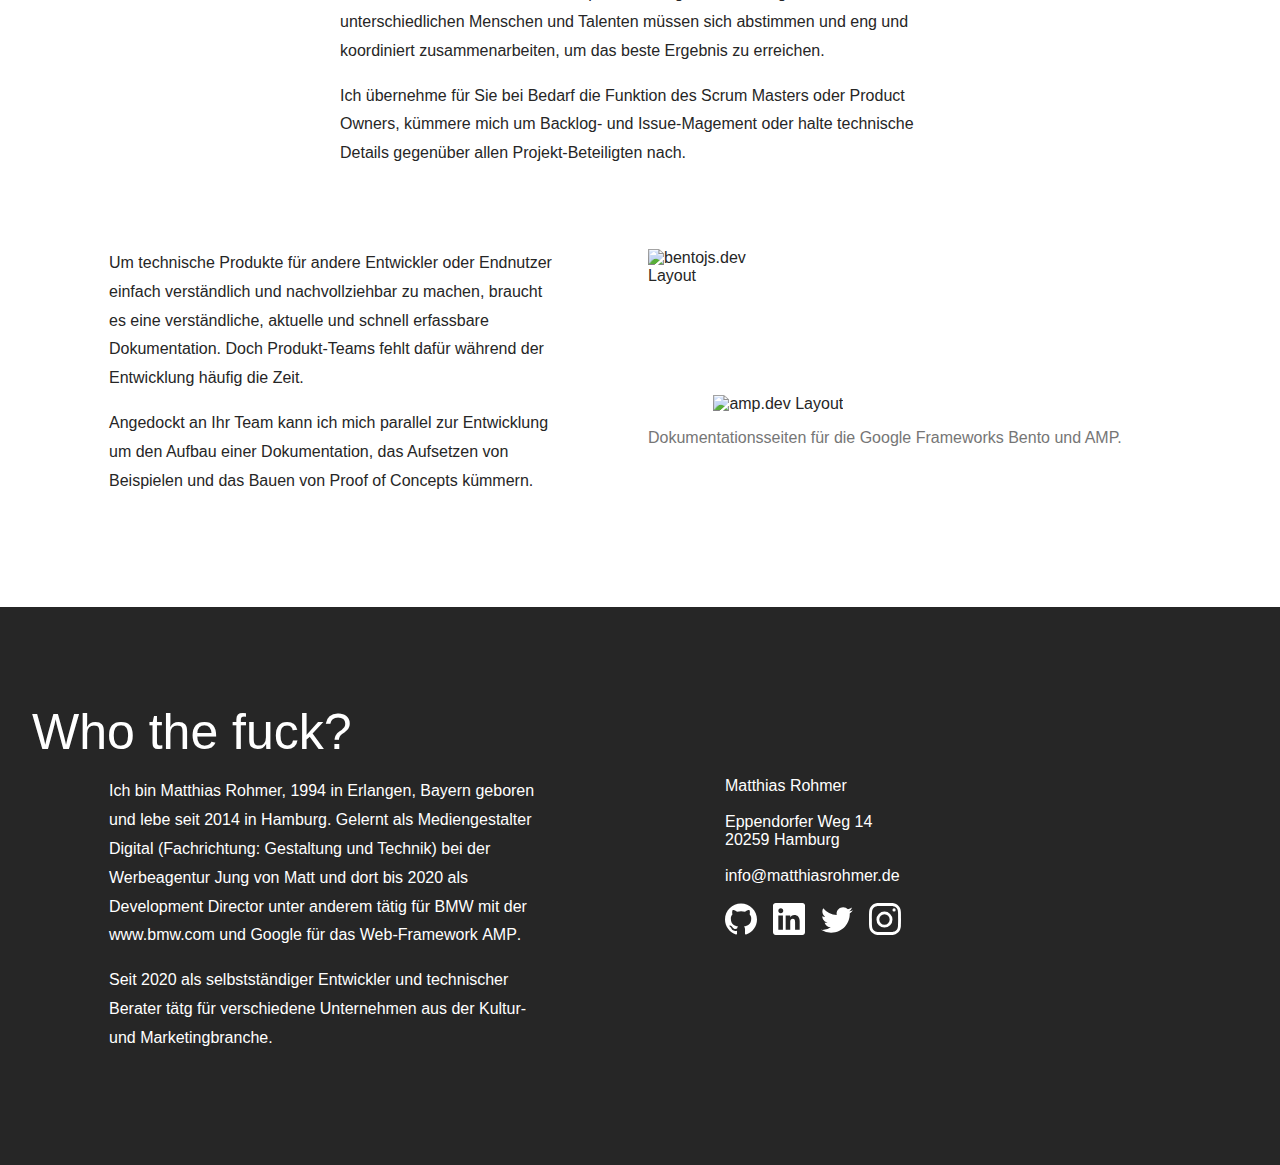
==== commit b1ea55a9: "💬 Update and fix copy for German and English" ====
--- a/index.html
+++ b/index.html
@@ -1 +1 @@
-<!doctype html><html lang="de"><head><meta charset="utf-8"><meta name="viewport" content="width=device-width,initial-scale=1"><link rel="shortcut icon" href="https://matthiasrohmer.github.io/2cd8d5626d5f0442fb8a.png"><link rel="canonical" href="https://www.matthiasrohmer.de"><link rel="alternate" hreflang="x-default" href="https://www.matthiasrohmer.de"><link rel="alternate" hreflang="en" href="https://www.matthiasrohmer.de/en/"><meta name="description" property="og:description" content="Freiberuflicher Web Developer und Technischer Projekt Manager aus Hamburg."><meta property="og:locale" content="de"><meta property="og:title" content="Matthias Rohmer | Web Developer &amp; Technical Project Manager"><meta property="og:url" content="https://www.matthiasrohmer.de"><meta property="og:type" content="website"><meta property="og:image:width" content="1200"><meta property="og:image:height" content="630"><meta property="og:image" content="https://matthiasrohmer.github.io/eeb49c354601a2fb08bf.jpg"><title>Matthias Rohmer | Web Developer &amp; Technical Project Manager</title><script defer="" data-domain="matthiasrohmer.de" src="https://plausible.io/js/plausible.js"></script><script defer="defer" src="https://matthiasrohmer.github.io/main.0be79943019cff0541ad.js"></script><style type="text/css">@font-face{font-display:swap;font-family:Owners Text;font-style:normal;font-weight:400;src:url(https://matthiasrohmer.github.io/fc6c41e362201911a006.woff2) format("woff2")}@font-face{font-display:swap;font-family:Owners Text;font-style:normal;font-weight:500;src:url(https://matthiasrohmer.github.io/acf7af7b7e41f0316003.woff2) format("woff2")}@font-face{font-display:swap;font-family:Owners XWide;font-style:normal;font-weight:400;src:url(https://matthiasrohmer.github.io/ea2575c4640aa5e8d9e4.woff2) format("woff2")}@font-face{font-display:swap;font-family:Lust Script;font-style:normal;font-weight:400;src:url(https://matthiasrohmer.github.io/aa566b6c888384e0f98e.woff2) format("woff2")}body{background-color:var(--color-2);color:var(--color-1);font-family:Owners Text,sans-serif;margin:0;padding:0}:root{--color-1:#262626;--color-2:#fff;--color-3:#767676}@media(prefers-color-scheme:dark){:root{--color-1:#fff;--color-2:#262626;--color-3:#a5a5a5}}h1,h2,h3,h4,h5,h6{font-family:Owners XWide,sans-serif;margin-bottom:20px;margin-top:0}img,video{height:auto;width:100%}figure{margin:0}figcaption{color:var(--color-3)}a{color:currentColor;font-style:normal;font-weight:500;text-decoration:none}p{line-height:1.8em;margin-top:0}.a{grid-gap:16px;display:grid;grid-template-columns:repeat(16,1fr)}.b{color:var(--color-3)}.c{display:block;height:1px;pointer-events:none;position:relative;top:-120px;width:100%}.d{margin-bottom:32px;padding:16px;position:relative}@media(min-width:480px){.d{height:auto;padding:32px 0}}.e{grid-column:1/span 2}@media(min-width:480px){.e{display:none}}.f{grid-column:3/span 2;position:sticky;top:16px}@media(min-width:480px){.f{display:none}}.e svg,.f svg{fill:var(--color-1);height:auto;width:calc(100% + 16px)}.g{display:none;font-size:min(max(1rem,13vw),200px);grid-column:1/-1;height:fit-content;line-height:.8em;position:sticky;text-align:center;text-transform:uppercase;top:16px}@media(min-width:480px){.g{display:block}}.h{grid-column:7/span 9;grid-row:1}@media(min-width:480px){.h{grid-column:5/span 4;grid-row:2}}@media(min-width:1200px){.h{grid-column:5/span 4}}.h img{height:100%;object-fit:cover;width:100%}.i{font-style:normal;grid-column:7/span 8;grid-row:2}@media(min-width:480px){.i{align-self:flex-end;grid-column:9/span 8;height:fit-content}}@media(min-width:1200px){.i{align-self:center;grid-column:10/span 4}}.j{display:block}.k{display:inline-block;height:32px;width:32px}.k+.k{margin-left:16px}.k svg{fill:currentColor;height:auto;width:100%}.l{background-color:var(--color-2);margin:0 auto;max-width:1465px;padding:16px 16px 10px;position:sticky;top:0;z-index:1}.l:after,.l:before{background-color:var(--color-2);content:"";height:30px;opacity:.8;pointer-events:none;position:absolute;top:calc(100% - 15px);transform:skew(0,-2deg);width:100%}.l:after{background-color:var(--color-2);opacity:.4;transform:skew(0,-1deg)}@media(min-width:480px){.l{padding:32px 32px 10px}}.m{color:var(--color-3);font-family:Lust Script,sans-serif;font-size:min(max(1rem,12vw),50px);line-height:.4em;margin:0 auto -16px;max-width:1465px;padding:16px;position:relative;z-index:2}@media(min-width:480px){.m{margin-bottom:-32px}}.n{-webkit-appearance:none;-moz-appearance:none;background:url("data:image/svg+xml;charset=utf-8,%3Csvg width='24' height='24' xmlns='http://www.w3.org/2000/svg'%3E%3Cpath d='m0 6 12 12L24 6H0z'/%3E%3Cpath fill='none' d='M0 0h24v24H0V0z'/%3E%3C/svg%3E");background-position:calc(100% - 10px);background-repeat:no-repeat;background-size:auto 33.33%;border:2px solid var(--color-1);border-radius:0;color:var(--color-1);font-family:Owners XWide,sans-serif;grid-column:3/-1;padding:8px;position:relative;z-index:1}@media(min-width:480px){.n{display:none}}.o{display:none;font-family:Owners XWide,sans-serif;font-size:min(max(1rem,2vw),32px);grid-column:2/-1;list-style:none;margin:0;padding:0;position:relative;z-index:1}@media(min-width:480px){.o{display:block}}.p{color:var(--color-3);display:inline;transition:color .2s ease}.p+.p:before{content:"·";margin:0 16px}.p.--active{color:var(--color-1)}.q{margin:0 auto;max-width:1465px;padding:16px}@media(min-width:480px){.q{padding:32px}}.r{grid-column:1/-1}@media(min-width:700px){.r{grid-column:2/span 6}.r:last-child{grid-column:9/span 7}.r.s{grid-column:2/span 10}.r.t{grid-column:5/span 8}}.u.v{display:grid;grid-template-columns:repeat(7,1fr)}.u.v picture:first-child{grid-column:1/span 3;grid-row:1;padding-top:80px}.u.v picture:nth-child(2){grid-column:3/span 2;grid-row:1;padding-top:32px}.u.v video{grid-column:5/span 3;grid-row:1}.u.v figcaption{grid-column:1/-1;grid-row:2;padding-top:16px}.u.w{display:grid;grid-column:1/-1;max-height:90vh;overflow:hidden;position:relative}.u.w picture{grid-row:1}.u.w picture:first-child{grid-column:8/span 9;grid-row:1;margin-bottom:64px}@media(min-width:700px){.u.w picture:first-child{grid-column:span 4}}.u.w picture:nth-child(2){align-self:end;grid-column:1/span 11;grid-row:1}@media(min-width:700px){.u.w picture:nth-child(2){grid-column:span 4}}.u.w picture:nth-child(3){display:none;grid-column:span 4}@media(min-width:700px){.u.w picture:nth-child(3){display:block}}.u.w picture:nth-child(4){align-self:center;display:none;grid-column:span 4}@media(min-width:700px){.u.w picture:nth-child(4){display:block}}.u.w figcaption{background-color:var(--color-2);grid-column:1/-1;grid-row:2;padding-top:16px}@media(min-width:700px){.u.w figcaption{grid-column:2/span 10}}.u.x{display:grid;grid-template-columns:repeat(8,1fr)}.u.x picture:first-child{grid-column:1/span 2;grid-row:1;margin-bottom:64px}.u.x picture:nth-child(2){align-self:end;grid-column:2/span 7;grid-row:1}@media(min-width:700px){.u.x picture:nth-child(2){grid-column:2/span 5}}.u.x figcaption{grid-column:1/-1;grid-row:2;padding-top:16px}.y{background-color:var(--color-1);color:var(--color-2);margin-top:32px;padding:32px 0;position:relative;z-index:1}@media(prefers-color-scheme:dark){.y{background-color:#a3a3a3}}@media(min-width:480px){.y{margin-top:64px;padding:64px 0}}.z{margin:0 auto;max-width:1465px;padding:16px}@media(min-width:480px){.z{padding:32px}}.ab{font-family:Lust Script,sans-serif;font-size:min(max(1rem,12vw),50px);grid-column:1/-1}.bb{grid-column:1/-1}@media(min-width:700px){.bb{grid-column:2/span 6}}.cb{font-style:normal;grid-column:1/-1;margin-top:32px;text-align:center}@media(min-width:480px){.cb{margin-top:64px}}@media(min-width:700px){.cb{grid-column:10/span 6;margin-top:0;text-align:left}}</style></head><body><svg xmlns="http://www.w3.org/2000/svg" style="position:absolute;width:0;height:0;overflow:hidden"><symbol id="icon-github" viewBox="0 0 30 29"><title>github</title><path d="M15 0C6.713 0 0 6.653 0 14.867c0 6.578 4.294 12.135 10.256 14.105.75.13 1.031-.316 1.031-.707 0-.353-.018-1.523-.018-2.769-3.769.688-4.744-.91-5.044-1.746-.169-.428-.9-1.747-1.538-2.1-.525-.279-1.275-.967-.018-.985 1.181-.019 2.025 1.078 2.306 1.524 1.35 2.248 3.506 1.616 4.369 1.226.131-.966.525-1.617.956-1.988-3.337-.372-6.825-1.654-6.825-7.34 0-1.618.581-2.956 1.538-3.996-.15-.372-.675-1.896.15-3.94 0 0 1.256-.39 4.125 1.524 1.2-.335 2.475-.502 3.75-.502s2.55.167 3.75.502c2.868-1.933 4.125-1.524 4.125-1.524.825 2.044.3 3.568.15 3.94.956 1.04 1.537 2.36 1.537 3.995 0 5.705-3.506 6.969-6.844 7.34.544.465 1.013 1.357 1.013 2.751 0 1.988-.019 3.587-.019 4.088 0 .39.281.855 1.031.707C25.706 27.002 30 21.427 30 14.867 30 6.653 23.288 0 15 0Z" fill-rule="evenodd"></path></symbol><symbol id="icon-instagram" viewBox="0 0 30 30"><title>instagram</title><g fill-rule="evenodd"><path d="M15 0c-4.074 0-4.585.017-6.184.09-1.597.073-2.687.327-3.642.698a7.352 7.352 0 0 0-2.656 1.73 7.352 7.352 0 0 0-1.73 2.656C.417 6.13.163 7.22.09 8.816.017 10.416 0 10.926 0 15s.017 4.585.09 6.184c.073 1.597.327 2.687.698 3.642a7.352 7.352 0 0 0 1.73 2.656 7.353 7.353 0 0 0 2.656 1.73c.955.371 2.045.625 3.642.698 1.6.073 2.11.09 6.184.09s4.585-.017 6.184-.09c1.597-.073 2.687-.327 3.642-.697a7.353 7.353 0 0 0 2.656-1.73 7.353 7.353 0 0 0 1.73-2.657c.371-.955.625-2.045.698-3.642.073-1.6.09-2.11.09-6.184s-.017-4.585-.09-6.184c-.073-1.597-.327-2.687-.697-3.642a7.353 7.353 0 0 0-1.73-2.656 7.352 7.352 0 0 0-2.657-1.73C23.87.417 22.78.163 21.184.09 19.584.017 19.074 0 15 0Zm0 2.703c4.005 0 4.48.015 6.061.087 1.463.067 2.257.311 2.786.517.7.272 1.2.597 1.724 1.122.525.525.85 1.024 1.122 1.724.206.529.45 1.323.517 2.786.072 1.581.087 2.056.087 6.061s-.015 4.48-.087 6.061c-.067 1.463-.311 2.257-.517 2.786-.272.7-.597 1.2-1.122 1.724a4.647 4.647 0 0 1-1.724 1.122c-.529.206-1.323.45-2.786.517-1.581.072-2.056.087-6.061.087s-4.48-.015-6.061-.087c-1.463-.067-2.257-.311-2.786-.517-.7-.272-1.2-.597-1.724-1.122a4.648 4.648 0 0 1-1.122-1.724c-.206-.529-.45-1.323-.517-2.786-.072-1.581-.087-2.056-.087-6.061s.015-4.48.087-6.061c.067-1.463.311-2.257.517-2.786.272-.7.597-1.2 1.122-1.724a4.647 4.647 0 0 1 1.724-1.122c.529-.206 1.323-.45 2.786-.517 1.581-.072 2.056-.087 6.061-.087Z"></path><path d="M14.5 20.368a4.868 4.868 0 1 1 0-9.736 4.868 4.868 0 0 1 0 9.736ZM14.5 8a7.5 7.5 0 1 0 0 15 7.5 7.5 0 0 0 0-15ZM25 6.5a1.5 1.5 0 1 1-3 0 1.5 1.5 0 0 1 3 0"></path></g></symbol><symbol id="icon-linkedin" viewBox="0 0 30 30"><title>linkedin</title><path d="M27.6 0H2.564C1.196 0 0 .985 0 2.337v25.092C0 28.789 1.196 30 2.563 30h25.03C28.968 30 30 28.78 30 27.429V2.337C30.008.985 28.968 0 27.6 0ZM9.3 25.007H5V11.644h4.3v13.363ZM7.298 9.612h-.032C5.891 9.612 5 8.588 5 7.307 5.001 6.002 5.916 5 7.322 5c1.407 0 2.266.993 2.298 2.306 0 1.281-.891 2.305-2.321 2.305Zm17.707 15.395h-4.298V17.7c0-1.75-.625-2.946-2.18-2.946-1.188 0-1.89.805-2.203 1.586-.118.282-.149.664-.149 1.055v7.612h-4.298V11.644h4.298v1.86c.625-.891 1.602-2.173 3.876-2.173 2.821 0 4.954 1.86 4.954 5.869v7.807Z"></path></symbol><symbol id="icon-twitter" viewBox="0 0 35 28"><title>twitter</title><path d="M11.007 28c13.209 0 20.431-10.771 20.431-20.112 0-.306-.006-.61-.02-.913A14.477 14.477 0 0 0 35 3.315a14.496 14.496 0 0 1-4.124 1.112 7.114 7.114 0 0 0 3.158-3.91 14.54 14.54 0 0 1-4.56 1.716A7.226 7.226 0 0 0 24.232 0c-3.965 0-7.18 3.166-7.18 7.068 0 .554.062 1.094.185 1.611A20.497 20.497 0 0 1 2.436 1.294a6.966 6.966 0 0 0-.973 3.553c0 2.452 1.268 4.617 3.196 5.884a7.214 7.214 0 0 1-3.252-.884l-.001.09c0 3.423 2.475 6.281 5.76 6.93a7.297 7.297 0 0 1-3.242.12c.914 2.809 3.565 4.853 6.708 4.91a14.552 14.552 0 0 1-8.92 3.026c-.578 0-1.15-.033-1.712-.098A20.562 20.562 0 0 0 11.008 28"></path></symbol></svg><svg xmlns="http://www.w3.org/2000/svg" style="position:absolute;width:0;height:0;overflow:hidden"><symbol id="logo-matthias" viewBox="0 0 119 1219"><title>logo-matthias</title><path d="m115.97 1182.517-77.12.161 20.77-8.694 56.35-24.31v-36.386l-56.35-24.311-20.448-8.694 20.448.16 56.35.162v-37.674H3.27v55.706l74.382 32.2-37.191 15.939-37.191 16.1v55.706h112.7v-36.064Zm0-185.955-21.092-11.27v-65.527l21.092-11.27v-44.919L3.27 928.781v44.92l112.7 65.043v-42.181Zm-44.114-64.4v40.894L33.055 952.61l38.8-20.447Zm44.114-168.728H29.835v-57.96H3.269v156.814h26.566V804.65h86.135v-41.216Zm0-161.966H29.835v-57.96H3.269v156.814h26.566v-57.638h86.135v-41.216Zm0-107.387H72.178V427.75h43.792v-41.216H3.27v41.216h42.182v66.332H3.27v41.216h112.7v-41.216Zm0-159.712H3.27v40.894h112.7V334.37Zm0-46.69-21.091-11.27v-65.527l21.09-11.27v-44.919L3.27 219.898v44.92l112.7 65.043V287.68Zm-44.114-64.4v40.894l-38.801-20.447 38.8-20.447Zm47.012-150.696C118.868 26.86 103.25.294 80.067.294c-28.98 0-31.717 39.445-33.971 70.68-1.61 20.768-2.737 37.995-11.27 37.995-5.474 0-10.304-7.889-10.304-28.819 0-20.447 6.44-34.454 16.905-37.835V2.227C15.827 8.023.37 36.52.37 81.439c0 44.275 15.456 69.874 38.48 69.874 28.818 0 32.038-36.87 33.97-67.62 1.45-22.219 2.254-41.217 11.27-41.217 5.957 0 10.948 9.016 10.948 31.395 0 21.092-5.957 33.166-17.227 36.709v41.698c26.082-6.278 41.055-34.292 41.055-79.694Z"></path></symbol><symbol id="logo-rohmer" viewBox="0 0 119 964"><title>logo-rohmer</title><path d="M115.97 922.57H76.684v-48.46c0-9.016 2.898-12.88 11.592-13.202 13.524-.483 21.735-.966 27.692-3.542v-42.504c-6.923 3.38-17.388 4.669-30.912 5.474-11.43.644-18.193 5.796-21.09 16.905-4.992-13.041-14.974-20.125-28.015-20.125-20.769 0-32.683 17.549-32.683 47.817v98.854h112.7V922.57Zm-63.757-49.91v49.91H28.868v-49.91c0-9.498 4.186-14.972 11.753-14.972 7.406 0 11.592 5.635 11.592 14.973ZM119.19 727.6c0-47.978-23.827-82.593-59.57-82.593-35.742 0-59.57 34.615-59.57 82.593 0 48.3 23.828 82.754 59.57 82.754 35.742 0 59.57-34.454 59.57-82.754Zm-27.852 0c0 23.345-12.076 40.089-31.718 40.089s-31.716-16.744-31.716-40.09c0-23.023 12.075-39.767 31.717-39.767s31.717 16.744 31.717 39.767Zm24.632-132.343H72.178v-66.331h43.791V487.71H3.27v41.216h42.182v66.332H3.27v41.216h112.7v-41.216Zm0-154.72-77.118.16 20.768-8.693 56.35-24.311v-36.386l-56.35-24.311-20.447-8.694 20.448.16 56.35.162V300.95H3.27v55.706l74.382 32.2-37.191 15.939-37.191 16.1V476.6h112.7v-36.064Zm0-282.394H90.694v90.804h-19.32v-68.425H46.9v68.425H29.353v-90.804H3.27V289.84h112.7V158.143Zm0-50.393H76.686V59.289c0-9.016 2.897-12.88 11.591-13.202 13.524-.483 21.735-.966 27.692-3.542V.04c-6.923 3.382-17.388 4.67-30.912 5.475-11.43.644-18.193 5.796-21.09 16.905C58.974 9.379 48.992 2.295 35.951 2.295 15.183 2.295 3.27 19.844 3.27 50.112v98.853h112.7V107.75ZM52.214 57.84v49.91H28.867V57.84c0-9.5 4.186-14.973 11.753-14.973 7.406 0 11.592 5.635 11.592 14.973Z"></path></symbol></svg><section class="d a" data-parallax="stage"><div class="e"><svg width="119" height="1219"><use href="#logo-matthias"></use></svg></div><div class="f"><svg width="119" height="964"><use href="#logo-rohmer"></use></svg></div><h1 class="g">Matthias<br>Rohmer</h1><picture class="h"><source srcset="https://matthiasrohmer.github.io/567ba1b4fa90b9daa570.avif" type="image/avif"><source srcset="https://matthiasrohmer.github.io/42ac4b1ed1ce0d8e7ca0.webp" type="image/webp"><source srcset="https://matthiasrohmer.github.io/c59027f621e9e6199894.jpg" type="image/jpeg"><img src="https://matthiasrohmer.github.io/c59027f621e9e6199894.jpg" width="484" height="726" loading="lazy" decoding="async" alt="Matthias Rohmer"></picture><address class="i">Eppendorfer Weg 14<br>20259&nbsp;Hamburg<br><br><a class="j" href="mailto:info@matthiasrohmer.de">info@matthiasrohmer.de</a><br><a class="k" href="https://github.com/matthiasrohmer" rel="noopener" aria-label="GitHub"><svg width="30" height="30"><use href="#icon-github"></use></svg></a><a class="k" href="https://www.linkedin.com/in/matthias-rohmer-b09191b0/" rel="noopener" aria-label="LinkedIn"><svg width="30" height="30"><use href="#icon-linkedin"></use></svg></a></address></section><h2 class="m">Freelance</h2><nav class="l a" data-skills=""><select class="n"><option value="engineering-coach">Engineering Coach</option><option value="web-developer">Web Developer</option><option value="technical-project-manager">Technical Project Manager</option><option value="technical-writer">Technical Writer</option></select><div class="o" role="list"><a class="p --active" href="#engineering-coach" role="listitem" data-skill="">Engineering Coach</a><a class="p" href="#web-developer" role="listitem" data-skill="">Web Developer</a><a class="p" href="#technical-project-manager" role="listitem" data-skill="">Technical Project Manager</a><a class="p" href="#technical-writer" role="listitem" data-skill="">Technical Writer</a></div></nav><span class="c" id="engineering-coach" tabindex="-1"></span><section class="q a"><div class="r"><p>HTML, CSS, JS, WTF? Suchen Sie jemanden, der Ihnen oder Ihrem Team technische Sachverhalte schnell und einfach verständlich aufbereitet?</p><p>Egal ob eine Einführung in die Programmierung mit Python, erste Ausflüge ins Creative Coding mit JavaScript wie an der <a href="https://jvm-academy.org" rel="noopener" target="_blank">Jung von Matt Academy </a>oder von Ihnen vorgegebene und erst noch aufzubereitende, projektbezogene Inhalte: Gerne unterstütze ich Sie mit interaktiven Workshop-Formaten zur nachhaltigen Wissensvermittlung.</p></div><figure class="r u v"><picture data-scroll="" data-scroll-speed="-2" data-scroll-position="top"><source srcset="https://matthiasrohmer.github.io/61c12d3a1e2a7eeea986.avif" type="image/avif"><source srcset="https://matthiasrohmer.github.io/9254873c31ae91c7b62b.webp" type="image/webp"><source srcset="https://matthiasrohmer.github.io/6b6b4c8a4e3cffbe28b3.jpg" type="image/jpeg"><img src="https://matthiasrohmer.github.io/6b6b4c8a4e3cffbe28b3.jpg" width="488" height="868" loading="lazy" decoding="async" alt="Kursteilnehmer beim Experimentieren mit three.js"></picture><picture><source srcset="https://matthiasrohmer.github.io/c2830d182aea3750db48.avif" type="image/avif"><source srcset="https://matthiasrohmer.github.io/048047be6dc3790830ab.webp" type="image/webp"><source srcset="https://matthiasrohmer.github.io/0fc7d37f753dbf2ca07a.jpg" type="image/jpeg"><img src="https://matthiasrohmer.github.io/0fc7d37f753dbf2ca07a.jpg" width="360" height="648" loading="lazy" decoding="async" alt="Erste Sprint-Review im Agile-Workshop"></picture><video src="https://matthiasrohmer.github.io/80843d823f3e53322523.mp4" poster="https://matthiasrohmer.github.io/39649ac3b7039bd49dfe.jpg" width="480" height="898" autoplay="" loop="" muted="" playsinline=""></video><figcaption>Coding-Workshop an der Jung von Matt Academy.</figcaption></figure></section><span class="c" id="web-developer" tabindex="-1"></span><section class="q a"><div class="r s"><p>Als Web Developer setze ich mit Ihnen jede Art von Web-Projekt um - sowohl im Frontend als auch im Backend. Ob großes Static-Site Projekt wie die <a href="https://amp.dev" rel="noopener" target="_blank">amp.dev</a> für Google, eigenes Content Management System auf Basis von Wagtail mit Python wie für das <a href="https://www.studio-kino.de" rel="noopener" target="_blank">Studio Kino Hamburg</a> oder komplexe Node.js Web-App wie kulturdaten.berlin mit der <a href="https://www.technologiestiftung-berlin.de/" rel="noopener" target="_blank">Techologiestiftung Berlin</a>.</p></div><figure class="r u w a"><picture><source srcset="https://matthiasrohmer.github.io/1f1f45308e24b2a04f4a.avif" type="image/avif"><source srcset="https://matthiasrohmer.github.io/0e480fd9c0c920948d0e.webp" type="image/webp"><source srcset="https://matthiasrohmer.github.io/9f98abb1101dfb4683da.jpg" type="image/jpeg"><img src="https://matthiasrohmer.github.io/9f98abb1101dfb4683da.jpg" width="720" height="2629" loading="lazy" decoding="async" alt="www.studio-kino.de Layout"></picture><picture data-parallax="web-development"><source srcset="https://matthiasrohmer.github.io/47ab22dcc8d4321af648.avif" type="image/avif"><source srcset="https://matthiasrohmer.github.io/8d56881dd3014c9d5984.webp" type="image/webp"><source srcset="https://matthiasrohmer.github.io/9480133b7b1f5ec187f0.jpg" type="image/jpeg"><img src="https://matthiasrohmer.github.io/9480133b7b1f5ec187f0.jpg" width="720" height="2629" loading="lazy" decoding="async" alt="www.blankeneserkino.de Layout"></picture><picture><source srcset="https://matthiasrohmer.github.io/e3b01a89db361ba6fcf3.avif" type="image/avif"><source srcset="https://matthiasrohmer.github.io/136c92c84db304e8791e.webp" type="image/webp"><source srcset="https://matthiasrohmer.github.io/9a0a54b1e7f2b6e08e0a.jpg" type="image/jpeg"><img src="https://matthiasrohmer.github.io/9a0a54b1e7f2b6e08e0a.jpg" width="720" height="2629" loading="lazy" decoding="async" alt="www.korallekino.de Layout"></picture><picture data-parallax="web-development"><source srcset="https://matthiasrohmer.github.io/04028239e143a8e7eba5.avif" type="image/avif"><source srcset="https://matthiasrohmer.github.io/5c1d7fb487c51cb6747a.webp" type="image/webp"><source srcset="https://matthiasrohmer.github.io/760fce3993b2e373166e.jpg" type="image/jpeg"><img src="https://matthiasrohmer.github.io/760fce3993b2e373166e.jpg" width="720" height="2629" loading="lazy" decoding="async" alt="www.burgfilmtheater.de Layout"></picture></figure><p class="r s b">Content/Cinema Management System für die Filmtheaterbetriebe Jansen und ihre sechs Kinos: Studio Kino, Blankeneser Kino, Elbe Kino, Kino Koralle, Astra Kino und das Filmtheater Burg.</p></section><span class="c" id="technical-project-manager" tabindex="-1"></span><section class="q a"><div class="r t"><p>Bei technischen Projekten den Überblick zu behalten ist häufig nicht einfach: viele verschiedene Gewerke, von Konzept über Design, Entwicklung und Redaktion, mit unterschiedlichen Menschen und Talenten müssen sich abstimmen und eng und koordiniert zusammenarbeiten, um das beste Ergebnis zu erreichen.</p><p>Ich übernehme für Sie bei Bedarf die Funktion des Scrum Masters oder Product Owners, kümmere mich um Backlog- und Issue-Magement oder halte technische Details gegenüber allen Projekt-Beteiligten nach.</p></div></section><span class="c" id="technical-writer" tabindex="-1"></span><section class="q a"><div class="r"><p>Um technische Produkte für andere Entwickler oder Endnutzer einfach verständlich und nachvollziehbar zu machen, braucht es eine verständliche, aktuelle und schnell erfassbare Dokumentation. Doch Produkt-Teams fehlt dafür während der Entwicklung häufig die Zeit.</p><p>Angedockt an Ihr Team kann ich mich parallel zur Entwicklung um den Aufbau einer Dokumentation, das Aufsetzen von Beispielen und das Bauen von Proof of Concepts kümmern.</p></div><figure class="r u x"><picture><source srcset="https://matthiasrohmer.github.io/026bd9680ee0143c11e4.avif" type="image/avif"><source srcset="https://matthiasrohmer.github.io/d572bae44a9e7624e1a1.webp" type="image/webp"><source srcset="https://matthiasrohmer.github.io/2cb652743a3588d450d9.jpg" type="image/jpg"><img srcset="https://matthiasrohmer.github.io/2cb652743a3588d450d9.jpg" width="488" height="868" loading="lazy" decoding="async" alt="bentojs.dev Layout"></picture><picture><source srcset="https://matthiasrohmer.github.io/2626854edf06d837aba5.avif" type="image/avif"><source srcset="https://matthiasrohmer.github.io/24aa6e0bc2f1f13558f2.webp" type="image/webp"><source srcset="https://matthiasrohmer.github.io/9c97e36c56b20b0df2a3.jpg" type="image/jpg"><img srcset="https://matthiasrohmer.github.io/9c97e36c56b20b0df2a3.jpg" width="360" height="648" loading="lazy" decoding="async" alt="amp.dev Layout"></picture><figcaption>Dokumentationsseiten für die Google Frameworks Bento und AMP.</figcaption></figure></section><footer class="y"><div class="z a"><div class="ab">Who the fuck?</div><div class="bb"><p>Ich bin Matthias Rohmer, 1994 in Erlangen, Bayern geboren und lebe seit 2014 in Hamburg. Gelernt als Mediengestalter Digital (Fachrichtung: Gestaltung und Technik) bei der Werbeagentur <a href="https://jvm.com">Jung von Matt</a> und dort bis 2020 als Development Director unter anderem tätig für BMW mit der <a href="https://www.bmw.com">www.bmw.com </a>und Google für das Web-Framework <a href="https://amp.dev">AMP</a>.</p><p>Seit 2020 als selbstständiger Entwickler und technischer Berater tätg für verschiedene Unternehmen aus der Kultur- und Marketingbranche.</p></div><address class="cb">Matthias Rohmer<br><br>Eppendorfer Weg 14<br>20259&nbsp;Hamburg<br><br><a class="" href="mailto:info@matthiasrohmer.de">info@matthiasrohmer.de</a><br><br><a class="k" href="https://github.com/matthiasrohmer" rel="noopener" aria-label="GitHub"><svg width="30" height="30"><use href="#icon-github"></use></svg></a><a class="k" href="https://www.linkedin.com/in/matthias-rohmer-b09191b0/" rel="noopener" aria-label="LinkedIn"><svg width="30" height="30"><use href="#icon-linkedin"></use></svg></a><a class="k" href="https://twitter.com/matthiasrohmer" rel="noopener" aria-label="Twitter"><svg width="30" height="28"><use href="#icon-twitter"></use></svg></a><a class="k" href="https://instagram.com/matthiasrohmer" rel="noopener" aria-label="Instagram"><svg width="30" height="30"><use href="#icon-instagram"></use></svg></a></address></div></footer></body></html>+<!doctype html><html lang="de"><head><meta charset="utf-8"><meta name="viewport" content="width=device-width,initial-scale=1"><link rel="shortcut icon" href="https://www.matthiasrohmer.de/2cd8d5626d5f0442fb8a.png"><link rel="canonical" href="https://www.matthiasrohmer.de"><link rel="alternate" hreflang="x-default" href="https://www.matthiasrohmer.de"><link rel="alternate" hreflang="en" href="https://www.matthiasrohmer.de/en/"><meta name="description" property="og:description" content="Freiberuflicher Web Developer und Technischer Projekt Manager aus Hamburg."><meta property="og:locale" content="de"><meta property="og:title" content="Matthias Rohmer | Web Developer &amp; Technical Project Manager"><meta property="og:url" content="https://www.matthiasrohmer.de"><meta property="og:type" content="website"><meta property="og:image:width" content="1200"><meta property="og:image:height" content="630"><meta property="og:image" content="https://www.matthiasrohmer.de/eeb49c354601a2fb08bf.jpg"><title>Matthias Rohmer | Web Developer &amp; Technical Project Manager</title><script defer="" data-domain="matthiasrohmer.de" src="https://plausible.io/js/plausible.js"></script><script defer="defer" src="https://www.matthiasrohmer.de/main.0be79943019cff0541ad.js"></script><style type="text/css">@font-face{font-display:swap;font-family:Owners Text;font-style:normal;font-weight:400;src:url(https://www.matthiasrohmer.de/fc6c41e362201911a006.woff2) format("woff2")}@font-face{font-display:swap;font-family:Owners Text;font-style:normal;font-weight:500;src:url(https://www.matthiasrohmer.de/acf7af7b7e41f0316003.woff2) format("woff2")}@font-face{font-display:swap;font-family:Owners XWide;font-style:normal;font-weight:400;src:url(https://www.matthiasrohmer.de/ea2575c4640aa5e8d9e4.woff2) format("woff2")}@font-face{font-display:swap;font-family:Lust Script;font-style:normal;font-weight:400;src:url(https://www.matthiasrohmer.de/aa566b6c888384e0f98e.woff2) format("woff2")}body{background-color:var(--color-2);color:var(--color-1);font-family:Owners Text,sans-serif;margin:0;padding:0}:root{--color-1:#262626;--color-2:#fff;--color-3:#767676}@media(prefers-color-scheme:dark){:root{--color-1:#fff;--color-2:#262626;--color-3:#a5a5a5}}h1,h2,h3,h4,h5,h6{font-family:Owners XWide,sans-serif;margin-bottom:20px;margin-top:0}img,video{height:auto;width:100%}figure{margin:0}figcaption{color:var(--color-3)}a{color:currentColor;font-style:normal;font-weight:500;text-decoration:none}p{line-height:1.8em;margin-top:0}.a{grid-gap:16px;display:grid;grid-template-columns:repeat(16,1fr)}.b{color:var(--color-3)}.c{display:block;height:1px;pointer-events:none;position:relative;top:-120px;width:100%}.d{margin-bottom:32px;padding:16px;position:relative}@media(min-width:480px){.d{height:auto;padding:32px 0}}.e{grid-column:1/span 2}@media(min-width:480px){.e{display:none}}.f{grid-column:3/span 2;position:sticky;top:16px}@media(min-width:480px){.f{display:none}}.e svg,.f svg{fill:var(--color-1);height:auto;width:calc(100% + 16px)}.g{display:none;font-size:min(max(1rem,13vw),200px);grid-column:1/-1;height:fit-content;line-height:.8em;position:sticky;text-align:center;text-transform:uppercase;top:16px}@media(min-width:480px){.g{display:block}}.h{grid-column:7/span 9;grid-row:1}@media(min-width:480px){.h{grid-column:5/span 4;grid-row:2}}@media(min-width:1200px){.h{grid-column:5/span 4}}.h img{height:100%;object-fit:cover;width:100%}.i{font-style:normal;grid-column:7/span 8;grid-row:2}@media(min-width:480px){.i{align-self:flex-end;grid-column:9/span 8;height:fit-content}}@media(min-width:1200px){.i{align-self:center;grid-column:10/span 4}}.j{display:block}.k{display:inline-block;height:32px;width:32px}.k+.k{margin-left:16px}.k svg{fill:currentColor;height:auto;width:100%}.l{background-color:var(--color-2);margin:0 auto;max-width:1465px;padding:16px 16px 10px;position:sticky;top:0;z-index:1}.l:after,.l:before{background-color:var(--color-2);content:"";height:30px;opacity:.8;pointer-events:none;position:absolute;top:calc(100% - 15px);transform:skew(0,-2deg);width:100%}.l:after{background-color:var(--color-2);opacity:.4;transform:skew(0,-1deg)}@media(min-width:480px){.l{padding:32px 32px 10px}}.m{color:var(--color-3);font-family:Lust Script,sans-serif;font-size:min(max(1rem,12vw),50px);line-height:.4em;margin:0 auto -16px;max-width:1465px;padding:16px;position:relative;z-index:2}@media(min-width:480px){.m{margin-bottom:-32px}}.n{-webkit-appearance:none;-moz-appearance:none;background:url("data:image/svg+xml;charset=utf-8,%3Csvg width='24' height='24' xmlns='http://www.w3.org/2000/svg'%3E%3Cpath d='m0 6 12 12L24 6H0z'/%3E%3Cpath fill='none' d='M0 0h24v24H0V0z'/%3E%3C/svg%3E");background-position:calc(100% - 10px);background-repeat:no-repeat;background-size:auto 33.33%;border:2px solid var(--color-1);border-radius:0;color:var(--color-1);font-family:Owners XWide,sans-serif;grid-column:3/-1;padding:8px;position:relative;z-index:1}@media(min-width:480px){.n{display:none}}.o{display:none;font-family:Owners XWide,sans-serif;font-size:min(max(1rem,2vw),32px);grid-column:2/-1;list-style:none;margin:0;padding:0;position:relative;z-index:1}@media(min-width:480px){.o{display:block}}.p{color:var(--color-3);display:inline;transition:color .2s ease}.p+.p:before{content:"·";margin:0 16px}.p.--active{color:var(--color-1)}.q{margin:0 auto;max-width:1465px;padding:16px}@media(min-width:480px){.q{padding:32px}}.r{grid-column:1/-1}@media(min-width:700px){.r{grid-column:2/span 6}.r:last-child{grid-column:9/span 7}.r.s{grid-column:2/span 10}.r.t{grid-column:5/span 8}}.u.v{display:grid;grid-template-columns:repeat(7,1fr)}.u.v picture:first-child{grid-column:1/span 3;grid-row:1;padding-top:80px}.u.v picture:nth-child(2){grid-column:3/span 2;grid-row:1;padding-top:32px}.u.v video{grid-column:5/span 3;grid-row:1}.u.v figcaption{grid-column:1/-1;grid-row:2;padding-top:16px}.u.w{display:grid;grid-column:1/-1;max-height:90vh;overflow:hidden;position:relative}.u.w picture{grid-row:1}.u.w picture:first-child{grid-column:8/span 9;grid-row:1;margin-bottom:64px}@media(min-width:700px){.u.w picture:first-child{grid-column:span 4}}.u.w picture:nth-child(2){align-self:end;grid-column:1/span 11;grid-row:1}@media(min-width:700px){.u.w picture:nth-child(2){grid-column:span 4}}.u.w picture:nth-child(3){display:none;grid-column:span 4}@media(min-width:700px){.u.w picture:nth-child(3){display:block}}.u.w picture:nth-child(4){align-self:center;display:none;grid-column:span 4}@media(min-width:700px){.u.w picture:nth-child(4){display:block}}.u.w figcaption{background-color:var(--color-2);grid-column:1/-1;grid-row:2;padding-top:16px}@media(min-width:700px){.u.w figcaption{grid-column:2/span 10}}.u.x{display:grid;grid-template-columns:repeat(8,1fr)}.u.x picture:first-child{grid-column:1/span 2;grid-row:1;margin-bottom:64px}.u.x picture:nth-child(2){align-self:end;grid-column:2/span 7;grid-row:1}@media(min-width:700px){.u.x picture:nth-child(2){grid-column:2/span 5}}.u.x figcaption{grid-column:1/-1;grid-row:2;padding-top:16px}.y{background-color:var(--color-1);color:var(--color-2);margin-top:32px;padding:32px 0;position:relative;z-index:1}@media(prefers-color-scheme:dark){.y{background-color:#a3a3a3}}@media(min-width:480px){.y{margin-top:64px;padding:64px 0}}.z{margin:0 auto;max-width:1465px;padding:16px}@media(min-width:480px){.z{padding:32px}}.ab{font-family:Lust Script,sans-serif;font-size:min(max(1rem,12vw),50px);grid-column:1/-1}.bb{grid-column:1/-1}@media(min-width:700px){.bb{grid-column:2/span 6}}.cb{font-style:normal;grid-column:1/-1;margin-top:32px;text-align:center}@media(min-width:480px){.cb{margin-top:64px}}@media(min-width:700px){.cb{grid-column:10/span 6;margin-top:0;text-align:left}}</style></head><body><svg xmlns="http://www.w3.org/2000/svg" style="position:absolute;width:0;height:0;overflow:hidden"><symbol id="icon-github" viewBox="0 0 30 29"><title>github</title><path d="M15 0C6.713 0 0 6.653 0 14.867c0 6.578 4.294 12.135 10.256 14.105.75.13 1.031-.316 1.031-.707 0-.353-.018-1.523-.018-2.769-3.769.688-4.744-.91-5.044-1.746-.169-.428-.9-1.747-1.538-2.1-.525-.279-1.275-.967-.018-.985 1.181-.019 2.025 1.078 2.306 1.524 1.35 2.248 3.506 1.616 4.369 1.226.131-.966.525-1.617.956-1.988-3.337-.372-6.825-1.654-6.825-7.34 0-1.618.581-2.956 1.538-3.996-.15-.372-.675-1.896.15-3.94 0 0 1.256-.39 4.125 1.524 1.2-.335 2.475-.502 3.75-.502s2.55.167 3.75.502c2.868-1.933 4.125-1.524 4.125-1.524.825 2.044.3 3.568.15 3.94.956 1.04 1.537 2.36 1.537 3.995 0 5.705-3.506 6.969-6.844 7.34.544.465 1.013 1.357 1.013 2.751 0 1.988-.019 3.587-.019 4.088 0 .39.281.855 1.031.707C25.706 27.002 30 21.427 30 14.867 30 6.653 23.288 0 15 0Z" fill-rule="evenodd"></path></symbol><symbol id="icon-instagram" viewBox="0 0 30 30"><title>instagram</title><g fill-rule="evenodd"><path d="M15 0c-4.074 0-4.585.017-6.184.09-1.597.073-2.687.327-3.642.698a7.352 7.352 0 0 0-2.656 1.73 7.352 7.352 0 0 0-1.73 2.656C.417 6.13.163 7.22.09 8.816.017 10.416 0 10.926 0 15s.017 4.585.09 6.184c.073 1.597.327 2.687.698 3.642a7.352 7.352 0 0 0 1.73 2.656 7.353 7.353 0 0 0 2.656 1.73c.955.371 2.045.625 3.642.698 1.6.073 2.11.09 6.184.09s4.585-.017 6.184-.09c1.597-.073 2.687-.327 3.642-.697a7.353 7.353 0 0 0 2.656-1.73 7.353 7.353 0 0 0 1.73-2.657c.371-.955.625-2.045.698-3.642.073-1.6.09-2.11.09-6.184s-.017-4.585-.09-6.184c-.073-1.597-.327-2.687-.697-3.642a7.353 7.353 0 0 0-1.73-2.656 7.352 7.352 0 0 0-2.657-1.73C23.87.417 22.78.163 21.184.09 19.584.017 19.074 0 15 0Zm0 2.703c4.005 0 4.48.015 6.061.087 1.463.067 2.257.311 2.786.517.7.272 1.2.597 1.724 1.122.525.525.85 1.024 1.122 1.724.206.529.45 1.323.517 2.786.072 1.581.087 2.056.087 6.061s-.015 4.48-.087 6.061c-.067 1.463-.311 2.257-.517 2.786-.272.7-.597 1.2-1.122 1.724a4.647 4.647 0 0 1-1.724 1.122c-.529.206-1.323.45-2.786.517-1.581.072-2.056.087-6.061.087s-4.48-.015-6.061-.087c-1.463-.067-2.257-.311-2.786-.517-.7-.272-1.2-.597-1.724-1.122a4.648 4.648 0 0 1-1.122-1.724c-.206-.529-.45-1.323-.517-2.786-.072-1.581-.087-2.056-.087-6.061s.015-4.48.087-6.061c.067-1.463.311-2.257.517-2.786.272-.7.597-1.2 1.122-1.724a4.647 4.647 0 0 1 1.724-1.122c.529-.206 1.323-.45 2.786-.517 1.581-.072 2.056-.087 6.061-.087Z"></path><path d="M14.5 20.368a4.868 4.868 0 1 1 0-9.736 4.868 4.868 0 0 1 0 9.736ZM14.5 8a7.5 7.5 0 1 0 0 15 7.5 7.5 0 0 0 0-15ZM25 6.5a1.5 1.5 0 1 1-3 0 1.5 1.5 0 0 1 3 0"></path></g></symbol><symbol id="icon-linkedin" viewBox="0 0 30 30"><title>linkedin</title><path d="M27.6 0H2.564C1.196 0 0 .985 0 2.337v25.092C0 28.789 1.196 30 2.563 30h25.03C28.968 30 30 28.78 30 27.429V2.337C30.008.985 28.968 0 27.6 0ZM9.3 25.007H5V11.644h4.3v13.363ZM7.298 9.612h-.032C5.891 9.612 5 8.588 5 7.307 5.001 6.002 5.916 5 7.322 5c1.407 0 2.266.993 2.298 2.306 0 1.281-.891 2.305-2.321 2.305Zm17.707 15.395h-4.298V17.7c0-1.75-.625-2.946-2.18-2.946-1.188 0-1.89.805-2.203 1.586-.118.282-.149.664-.149 1.055v7.612h-4.298V11.644h4.298v1.86c.625-.891 1.602-2.173 3.876-2.173 2.821 0 4.954 1.86 4.954 5.869v7.807Z"></path></symbol><symbol id="icon-twitter" viewBox="0 0 35 28"><title>twitter</title><path d="M11.007 28c13.209 0 20.431-10.771 20.431-20.112 0-.306-.006-.61-.02-.913A14.477 14.477 0 0 0 35 3.315a14.496 14.496 0 0 1-4.124 1.112 7.114 7.114 0 0 0 3.158-3.91 14.54 14.54 0 0 1-4.56 1.716A7.226 7.226 0 0 0 24.232 0c-3.965 0-7.18 3.166-7.18 7.068 0 .554.062 1.094.185 1.611A20.497 20.497 0 0 1 2.436 1.294a6.966 6.966 0 0 0-.973 3.553c0 2.452 1.268 4.617 3.196 5.884a7.214 7.214 0 0 1-3.252-.884l-.001.09c0 3.423 2.475 6.281 5.76 6.93a7.297 7.297 0 0 1-3.242.12c.914 2.809 3.565 4.853 6.708 4.91a14.552 14.552 0 0 1-8.92 3.026c-.578 0-1.15-.033-1.712-.098A20.562 20.562 0 0 0 11.008 28"></path></symbol></svg><svg xmlns="http://www.w3.org/2000/svg" style="position:absolute;width:0;height:0;overflow:hidden"><symbol id="logo-matthias" viewBox="0 0 119 1219"><title>logo-matthias</title><path d="m115.97 1182.517-77.12.161 20.77-8.694 56.35-24.31v-36.386l-56.35-24.311-20.448-8.694 20.448.16 56.35.162v-37.674H3.27v55.706l74.382 32.2-37.191 15.939-37.191 16.1v55.706h112.7v-36.064Zm0-185.955-21.092-11.27v-65.527l21.092-11.27v-44.919L3.27 928.781v44.92l112.7 65.043v-42.181Zm-44.114-64.4v40.894L33.055 952.61l38.8-20.447Zm44.114-168.728H29.835v-57.96H3.269v156.814h26.566V804.65h86.135v-41.216Zm0-161.966H29.835v-57.96H3.269v156.814h26.566v-57.638h86.135v-41.216Zm0-107.387H72.178V427.75h43.792v-41.216H3.27v41.216h42.182v66.332H3.27v41.216h112.7v-41.216Zm0-159.712H3.27v40.894h112.7V334.37Zm0-46.69-21.091-11.27v-65.527l21.09-11.27v-44.919L3.27 219.898v44.92l112.7 65.043V287.68Zm-44.114-64.4v40.894l-38.801-20.447 38.8-20.447Zm47.012-150.696C118.868 26.86 103.25.294 80.067.294c-28.98 0-31.717 39.445-33.971 70.68-1.61 20.768-2.737 37.995-11.27 37.995-5.474 0-10.304-7.889-10.304-28.819 0-20.447 6.44-34.454 16.905-37.835V2.227C15.827 8.023.37 36.52.37 81.439c0 44.275 15.456 69.874 38.48 69.874 28.818 0 32.038-36.87 33.97-67.62 1.45-22.219 2.254-41.217 11.27-41.217 5.957 0 10.948 9.016 10.948 31.395 0 21.092-5.957 33.166-17.227 36.709v41.698c26.082-6.278 41.055-34.292 41.055-79.694Z"></path></symbol><symbol id="logo-rohmer" viewBox="0 0 119 964"><title>logo-rohmer</title><path d="M115.97 922.57H76.684v-48.46c0-9.016 2.898-12.88 11.592-13.202 13.524-.483 21.735-.966 27.692-3.542v-42.504c-6.923 3.38-17.388 4.669-30.912 5.474-11.43.644-18.193 5.796-21.09 16.905-4.992-13.041-14.974-20.125-28.015-20.125-20.769 0-32.683 17.549-32.683 47.817v98.854h112.7V922.57Zm-63.757-49.91v49.91H28.868v-49.91c0-9.498 4.186-14.972 11.753-14.972 7.406 0 11.592 5.635 11.592 14.973ZM119.19 727.6c0-47.978-23.827-82.593-59.57-82.593-35.742 0-59.57 34.615-59.57 82.593 0 48.3 23.828 82.754 59.57 82.754 35.742 0 59.57-34.454 59.57-82.754Zm-27.852 0c0 23.345-12.076 40.089-31.718 40.089s-31.716-16.744-31.716-40.09c0-23.023 12.075-39.767 31.717-39.767s31.717 16.744 31.717 39.767Zm24.632-132.343H72.178v-66.331h43.791V487.71H3.27v41.216h42.182v66.332H3.27v41.216h112.7v-41.216Zm0-154.72-77.118.16 20.768-8.693 56.35-24.311v-36.386l-56.35-24.311-20.447-8.694 20.448.16 56.35.162V300.95H3.27v55.706l74.382 32.2-37.191 15.939-37.191 16.1V476.6h112.7v-36.064Zm0-282.394H90.694v90.804h-19.32v-68.425H46.9v68.425H29.353v-90.804H3.27V289.84h112.7V158.143Zm0-50.393H76.686V59.289c0-9.016 2.897-12.88 11.591-13.202 13.524-.483 21.735-.966 27.692-3.542V.04c-6.923 3.382-17.388 4.67-30.912 5.475-11.43.644-18.193 5.796-21.09 16.905C58.974 9.379 48.992 2.295 35.951 2.295 15.183 2.295 3.27 19.844 3.27 50.112v98.853h112.7V107.75ZM52.214 57.84v49.91H28.867V57.84c0-9.5 4.186-14.973 11.753-14.973 7.406 0 11.592 5.635 11.592 14.973Z"></path></symbol></svg><section class="d a" data-parallax="stage"><div class="e"><svg width="119" height="1219"><use href="#logo-matthias"></use></svg></div><div class="f"><svg width="119" height="964"><use href="#logo-rohmer"></use></svg></div><h1 class="g">Matthias<br>Rohmer</h1><picture class="h"><source srcset="https://www.matthiasrohmer.de/567ba1b4fa90b9daa570.avif" type="image/avif"><source srcset="https://www.matthiasrohmer.de/42ac4b1ed1ce0d8e7ca0.webp" type="image/webp"><source srcset="https://www.matthiasrohmer.de/c59027f621e9e6199894.jpg" type="image/jpeg"><img src="https://www.matthiasrohmer.de/c59027f621e9e6199894.jpg" width="484" height="726" loading="lazy" decoding="async" alt="Matthias Rohmer"></picture><address class="i">Eppendorfer Weg 14<br>20259&nbsp;Hamburg<br><br><a class="j" href="mailto:info@matthiasrohmer.de">info@matthiasrohmer.de</a><br><a class="k" href="https://github.com/matthiasrohmer" rel="noopener" aria-label="GitHub"><svg width="30" height="30"><use href="#icon-github"></use></svg></a><a class="k" href="https://www.linkedin.com/in/matthias-rohmer-b09191b0/" rel="noopener" aria-label="LinkedIn"><svg width="30" height="30"><use href="#icon-linkedin"></use></svg></a></address></section><h2 class="m">Freelance</h2><nav class="l a" data-skills=""><select class="n"><option value="engineering-coach">Engineering Coach</option><option value="web-developer">Web Developer</option><option value="technical-project-manager">Technical Project Manager</option><option value="technical-writer">Technical Writer</option></select><div class="o" role="list"><a class="p --active" href="#engineering-coach" role="listitem" data-skill="">Engineering Coach</a><a class="p" href="#web-developer" role="listitem" data-skill="">Web Developer</a><a class="p" href="#technical-project-manager" role="listitem" data-skill="">Technical Project Manager</a><a class="p" href="#technical-writer" role="listitem" data-skill="">Technical Writer</a></div></nav><span class="c" id="engineering-coach" tabindex="-1"></span><section class="q a"><div class="r"><p>HTML, CSS, JS, WTF? Suchen Sie jemanden, der Ihnen oder Ihrem Team technische Sachverhalte schnell und einfach verständlich aufbereitet?</p><p>Egal ob eine Einführung in die Programmierung mit Python, erste Ausflüge ins Creative Coding mit JavaScript wie an der <a href="https://jvm-academy.org" rel="noopener" target="_blank">Jung von Matt Academy </a>oder von Ihnen vorgegebene und erst noch aufzubereitende, projektbezogene Inhalte: Gerne unterstütze ich Sie mit interaktiven Workshop-Formaten zur nachhaltigen Wissensvermittlung.</p></div><figure class="r u v"><picture data-scroll="" data-scroll-speed="-2" data-scroll-position="top"><source srcset="https://www.matthiasrohmer.de/61c12d3a1e2a7eeea986.avif" type="image/avif"><source srcset="https://www.matthiasrohmer.de/9254873c31ae91c7b62b.webp" type="image/webp"><source srcset="https://www.matthiasrohmer.de/6b6b4c8a4e3cffbe28b3.jpg" type="image/jpeg"><img src="https://www.matthiasrohmer.de/6b6b4c8a4e3cffbe28b3.jpg" width="488" height="868" loading="lazy" decoding="async" alt="Kursteilnehmer beim Experimentieren mit three.js"></picture><picture><source srcset="https://www.matthiasrohmer.de/c2830d182aea3750db48.avif" type="image/avif"><source srcset="https://www.matthiasrohmer.de/048047be6dc3790830ab.webp" type="image/webp"><source srcset="https://www.matthiasrohmer.de/0fc7d37f753dbf2ca07a.jpg" type="image/jpeg"><img src="https://www.matthiasrohmer.de/0fc7d37f753dbf2ca07a.jpg" width="360" height="648" loading="lazy" decoding="async" alt="Erste Sprint-Review im Agile-Workshop"></picture><video src="https://www.matthiasrohmer.de/80843d823f3e53322523.mp4" poster="https://www.matthiasrohmer.de/39649ac3b7039bd49dfe.jpg" width="480" height="898" autoplay="" loop="" muted="" playsinline=""></video><figcaption>Coding-Workshop an der Jung von Matt Academy.</figcaption></figure></section><span class="c" id="web-developer" tabindex="-1"></span><section class="q a"><div class="r s"><p>Als Web Developer setze ich mit Ihnen jede Art von Web-Projekt um - sowohl im Frontend als auch im Backend. Ob großes Static-Site Projekt wie die <a href="https://amp.dev" rel="noopener" target="_blank">amp.dev</a> für Google, eigenes Content Management System auf Basis von Wagtail mit Python wie für das <a href="https://www.studio-kino.de" rel="noopener" target="_blank">Studio Kino Hamburg</a> oder komplexe Node.js Web-App wie kulturdaten.berlin mit der <a href="https://www.technologiestiftung-berlin.de/" rel="noopener" target="_blank">Techologiestiftung Berlin</a>.</p></div><figure class="r u w a"><picture><source srcset="https://www.matthiasrohmer.de/1f1f45308e24b2a04f4a.avif" type="image/avif"><source srcset="https://www.matthiasrohmer.de/0e480fd9c0c920948d0e.webp" type="image/webp"><source srcset="https://www.matthiasrohmer.de/9f98abb1101dfb4683da.jpg" type="image/jpeg"><img src="https://www.matthiasrohmer.de/9f98abb1101dfb4683da.jpg" width="720" height="2629" loading="lazy" decoding="async" alt="www.studio-kino.de Layout"></picture><picture data-parallax="web-development"><source srcset="https://www.matthiasrohmer.de/47ab22dcc8d4321af648.avif" type="image/avif"><source srcset="https://www.matthiasrohmer.de/8d56881dd3014c9d5984.webp" type="image/webp"><source srcset="https://www.matthiasrohmer.de/9480133b7b1f5ec187f0.jpg" type="image/jpeg"><img src="https://www.matthiasrohmer.de/9480133b7b1f5ec187f0.jpg" width="720" height="2629" loading="lazy" decoding="async" alt="www.blankeneserkino.de Layout"></picture><picture><source srcset="https://www.matthiasrohmer.de/e3b01a89db361ba6fcf3.avif" type="image/avif"><source srcset="https://www.matthiasrohmer.de/136c92c84db304e8791e.webp" type="image/webp"><source srcset="https://www.matthiasrohmer.de/9a0a54b1e7f2b6e08e0a.jpg" type="image/jpeg"><img src="https://www.matthiasrohmer.de/9a0a54b1e7f2b6e08e0a.jpg" width="720" height="2629" loading="lazy" decoding="async" alt="www.korallekino.de Layout"></picture><picture data-parallax="web-development"><source srcset="https://www.matthiasrohmer.de/04028239e143a8e7eba5.avif" type="image/avif"><source srcset="https://www.matthiasrohmer.de/5c1d7fb487c51cb6747a.webp" type="image/webp"><source srcset="https://www.matthiasrohmer.de/760fce3993b2e373166e.jpg" type="image/jpeg"><img src="https://www.matthiasrohmer.de/760fce3993b2e373166e.jpg" width="720" height="2629" loading="lazy" decoding="async" alt="www.burgfilmtheater.de Layout"></picture></figure><p class="r s b">Content/Cinema Management System für die Filmtheaterbetriebe Jansen und ihre sechs Kinos: Studio Kino, Blankeneser Kino, Elbe Kino, Kino Koralle, Astra Kino und das Filmtheater Burg.</p></section><span class="c" id="technical-project-manager" tabindex="-1"></span><section class="q a"><div class="r t"><p>Bei technischen Projekten den Überblick zu behalten ist häufig nicht einfach: viele verschiedene Gewerke, von Konzept über Design, Entwicklung und Redaktion, mit unterschiedlichen Menschen und Talenten müssen sich abstimmen und eng und koordiniert zusammenarbeiten, um das beste Ergebnis zu erreichen.</p><p>Ich übernehme für Sie bei Bedarf die Funktion des Scrum Masters oder Product Owners, kümmere mich um Backlog- und Issue-Magement oder halte technische Details gegenüber allen Projekt-Beteiligten nach.</p></div></section><span class="c" id="technical-writer" tabindex="-1"></span><section class="q a"><div class="r"><p>Um technische Produkte für andere Entwickler oder Endnutzer einfach verständlich und nachvollziehbar zu machen, braucht es eine verständliche, aktuelle und schnell erfassbare Dokumentation. Doch Produkt-Teams fehlt dafür während der Entwicklung häufig die Zeit.</p><p>Angedockt an Ihr Team kann ich mich parallel zur Entwicklung um den Aufbau einer Dokumentation, das Aufsetzen von Beispielen und das Bauen von Proof of Concepts kümmern.</p></div><figure class="r u x"><picture><source srcset="https://www.matthiasrohmer.de/026bd9680ee0143c11e4.avif" type="image/avif"><source srcset="https://www.matthiasrohmer.de/d572bae44a9e7624e1a1.webp" type="image/webp"><source srcset="https://www.matthiasrohmer.de/2cb652743a3588d450d9.jpg" type="image/jpg"><img srcset="https://www.matthiasrohmer.de/2cb652743a3588d450d9.jpg" width="488" height="868" loading="lazy" decoding="async" alt="bentojs.dev Layout"></picture><picture><source srcset="https://www.matthiasrohmer.de/2626854edf06d837aba5.avif" type="image/avif"><source srcset="https://www.matthiasrohmer.de/24aa6e0bc2f1f13558f2.webp" type="image/webp"><source srcset="https://www.matthiasrohmer.de/9c97e36c56b20b0df2a3.jpg" type="image/jpg"><img srcset="https://www.matthiasrohmer.de/9c97e36c56b20b0df2a3.jpg" width="360" height="648" loading="lazy" decoding="async" alt="amp.dev Layout"></picture><figcaption>Dokumentationsseiten für die Google Frameworks Bento und AMP.</figcaption></figure></section><footer class="y"><div class="z a"><div class="ab">Who the fuck?</div><div class="bb"><p>Ich bin Matthias Rohmer, 1994 in Erlangen, Bayern geboren und lebe seit 2014 in Hamburg. Gelernt als Mediengestalter Digital (Fachrichtung: Gestaltung und Technik) bei der Werbeagentur <a href="https://jvm.com">Jung&nbsp;von&nbsp;Matt</a> und dort bis 2020 als Development Director unter anderem tätig für BMW mit der <a href="https://www.bmw.com">www.bmw.com </a>und Google für das Web-Framework <a href="https://amp.dev">AMP</a>.</p><p>Seit 2020 als selbstständiger Entwickler und technischer Berater tätg für verschiedene Unternehmen aus der Kultur- und Marketingbranche.</p></div><address class="cb">Matthias Rohmer<br><br>Eppendorfer Weg 14<br>20259&nbsp;Hamburg<br><br><a class="" href="mailto:info@matthiasrohmer.de">info@matthiasrohmer.de</a><br><br><a class="k" href="https://github.com/matthiasrohmer" rel="noopener" aria-label="GitHub"><svg width="30" height="30"><use href="#icon-github"></use></svg></a><a class="k" href="https://www.linkedin.com/in/matthias-rohmer-b09191b0/" rel="noopener" aria-label="LinkedIn"><svg width="30" height="30"><use href="#icon-linkedin"></use></svg></a><a class="k" href="https://twitter.com/matthiasrohmer" rel="noopener" aria-label="Twitter"><svg width="30" height="28"><use href="#icon-twitter"></use></svg></a><a class="k" href="https://instagram.com/matthiasrohmer" rel="noopener" aria-label="Instagram"><svg width="30" height="30"><use href="#icon-instagram"></use></svg></a></address></div></footer></body></html>